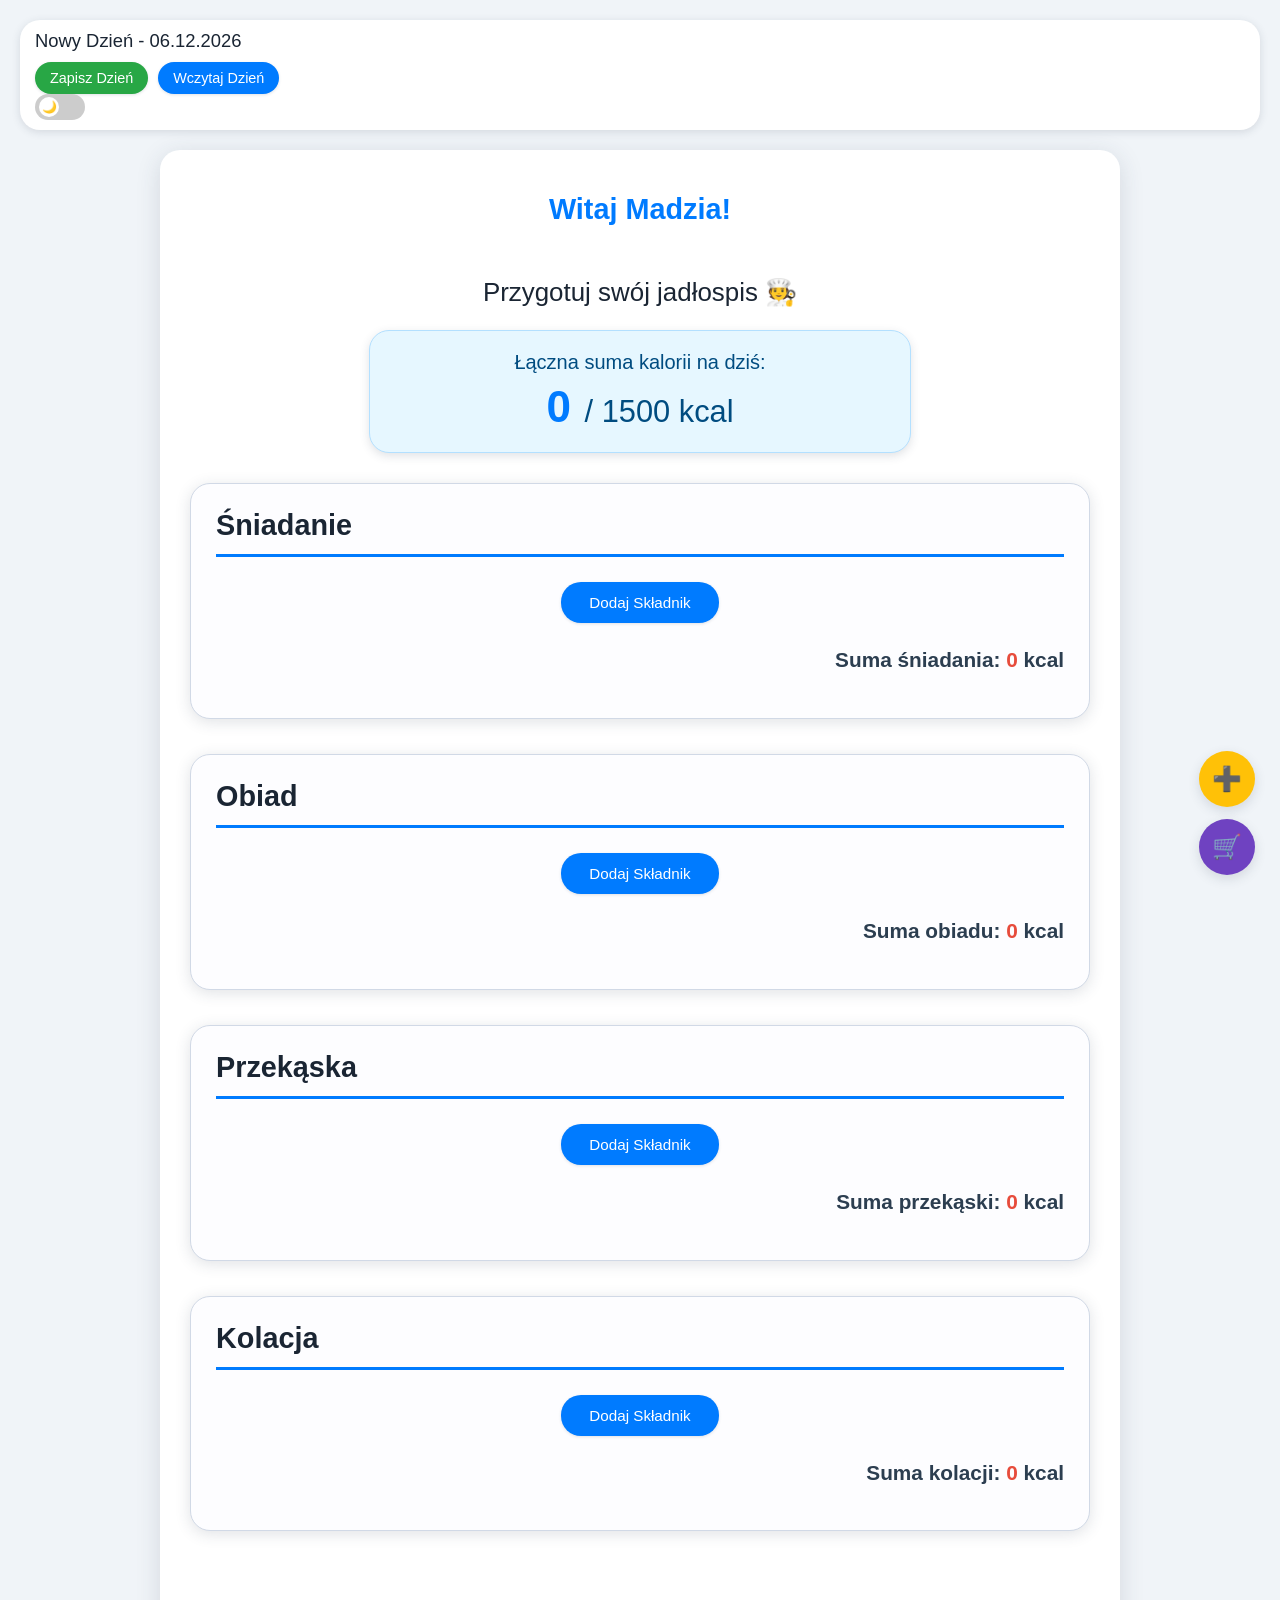
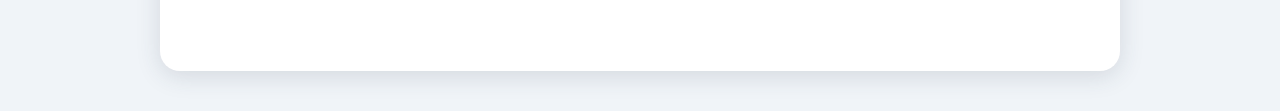
==== index.html @ 70256dfe "update part 2" ====
<!DOCTYPE html>
<html lang="pl">
<head>
    <meta charset="UTF-8">
    <meta name="viewport" content="width=device-width, initial-scale=1.0">
    <title>Jadłospis Madzi - Planer</title>
    <style>
        :root {
            --font-family: 'Roboto', 'Segoe UI', Tahoma, Geneva, Verdana, sans-serif;
            /* Jasny motyw */
            --bg-color-light: #f0f4f8; --container-bg-color-light: #ffffff; --section-bg-color-light: #fdfdff;
            --text-color-light: #2c3e50; --header-text-color-light: #1a2533; --accent-color-light: #007bff;
            --accent-hover-color-light: #005ec4; --border-color-light: #d1d9e6;
            --calorie-color-light: #e74c3c;
            --calorie-exceeded-color-light: #d32f2f; --button-save-bg-light: #28a745;
            --button-save-hover-bg-light: #1e7e34; --button-load-bg-light: #007bff;
            --button-load-hover-bg-light: #005ec4; --button-cancel-bg-light: #6c757d;
            --button-cancel-hover-bg-light: #545b62; --button-remove-bg-light: #dc3545;
            --button-remove-hover-bg-light: #c82333;
            --button-shopping-actions-bg-light: #6f42c1; /* Fioletowy dla FAB listy zakupów */
            --button-shopping-actions-hover-bg-light: #5a2fa3;
            --button-custom-add-bg-light: #ffc107; /* Żółty dla FAB dodawania własnego */
            --button-custom-add-hover-bg-light: #e0a800;
            --daily-total-bg-light: #e6f7ff;
            --daily-total-border-light: #b3e0ff; --daily-total-text-light: #004c80;
            --daily-total-span-light: var(--accent-color-light); --shadow-color-light: rgba(44, 62, 80, 0.15);
            --input-bg-color-light: #fff; --input-border-color-light: #b0bec5; --input-focus-border-light: var(--accent-color-light);
            --theme-toggle-track-bg-light: #ccc; --theme-toggle-slider-light: #fff; --theme-toggle-icon-light: "🌙";
            --shopping-list-bg-light: #f0f4ff;
            --shopping-list-border-light: #d1d9ff;
            --modal-bg-light: rgba(0,0,0,0.4); --modal-content-bg-light: #ffffff;
            --custom-list-item-bg-light: #e9ecef; --optgroup-label-color-light: #0056b3;
            --button-border-radius: 20px;
            --greeting-name-color-light: var(--accent-color-light);

            /* Ciemny motyw */
            --bg-color-dark: #121212; --container-bg-color-dark: #1e1e1e; --section-bg-color-dark: #2a2a2a;
            --text-color-dark: #e0e0e0; --header-text-color-dark: #ffffff; --accent-color-dark: #36a1ff;
            --greeting-name-color-dark: var(--accent-color-dark);
            --accent-hover-color-dark: #57baff; --border-color-dark: #424242;
            --calorie-color-dark: #ffc107;
            --calorie-exceeded-color-dark: #f44336; --button-save-bg-dark: #4caf50;
            --button-save-hover-bg-dark: #388e3c; --button-load-bg-dark: #2196f3;
            --button-load-hover-bg-dark: #1976d2; --button-cancel-bg-dark: #757575;
            --button-cancel-hover-bg-dark: #616161; --button-remove-bg-dark: #f44336;
            --button-remove-hover-bg-dark: #d32f2f;
            --button-shopping-actions-bg-dark: #9370db;
            --button-shopping-actions-hover-bg-dark: #825fbf;
            --button-custom-add-bg-dark: #ffca28;
            --button-custom-add-hover-bg-dark: #ffb300;
            --daily-total-bg-dark: #212936;
            --daily-total-border-dark: #37474f; --daily-total-text-dark: #90cdf4;
            --daily-total-span-dark: var(--accent-color-dark); --shadow-color-dark: rgba(0,0,0,0.4);
            --input-bg-color-dark: #333333; --input-border-color-dark: #555555; --input-focus-border-dark: var(--accent-color-dark);
            --theme-toggle-track-bg-dark: #555; --theme-toggle-slider-dark: #e0e0e0; --theme-toggle-icon-dark: "☀️";
            --shopping-list-bg-dark: #1c232e; --shopping-list-border-dark: #2d3748;
            --modal-bg-dark: rgba(0,0,0,0.6); --modal-content-bg-dark: #2a2a2a;
            --custom-list-item-bg-dark: #3b3b3b; --optgroup-label-color-dark: #63b3ed;
        }

        body {
            --bg-color: var(--bg-color-light); --container-bg-color: var(--container-bg-color-light);
            --section-bg-color: var(--section-bg-color-light); --text-color: var(--text-color-light);
            --header-text-color: var(--header-text-color-light); --accent-color: var(--accent-color-light);
            --accent-hover-color: var(--accent-hover-color-light); --border-color: var(--border-color-light);
            --calorie-color: var(--calorie-color-light);
            --calorie-exceeded-color: var(--calorie-exceeded-color-light);
            --greeting-name-color: var(--greeting-name-color-light);
            --button-save-bg: var(--button-save-bg-light); --button-save-hover-bg: var(--button-save-hover-bg-light);
            --button-load-bg: var(--button-load-bg-light); --button-load-hover-bg: var(--button-load-hover-bg-light);
            --button-cancel-bg: var(--button-cancel-bg-light); --button-cancel-hover-bg: var(--button-cancel-hover-bg-light);
            --button-remove-bg: var(--button-remove-bg-light); --button-remove-hover-bg: var(--button-remove-hover-bg-light);
            --button-shopping-actions-bg: var(--button-shopping-actions-bg-light); --button-shopping-actions-hover-bg: var(--button-shopping-actions-hover-bg-light);
            --button-custom-add-bg: var(--button-custom-add-bg-light); --button-custom-add-hover-bg: var(--button-custom-add-hover-bg-light);
            --daily-total-bg: var(--daily-total-bg-light); --daily-total-border: var(--daily-total-border-light);
            --daily-total-text: var(--daily-total-text-light); --daily-total-span: var(--daily-total-span-light);
            --shadow-color: var(--shadow-color-light); --input-bg-color: var(--input-bg-color-light);
            --input-border-color: var(--input-border-color-light); --input-focus-border: var(--input-focus-border-light);
            --theme-toggle-track-bg: var(--theme-toggle-track-bg-light); --theme-toggle-slider: var(--theme-toggle-slider-light); --theme-toggle-icon: var(--theme-toggle-icon-light);
            --shopping-list-bg: var(--shopping-list-bg-light); --shopping-list-border: var(--shopping-list-border-light);
            --modal-bg: var(--modal-bg-light); --modal-content-bg: var(--modal-content-bg-light);
            --custom-list-item-bg: var(--custom-list-item-bg-light); --optgroup-label-color: var(--optgroup-label-color-light);
        }
        body.dark-mode {
            --bg-color: var(--bg-color-dark); --container-bg-color: var(--container-bg-color-dark);
            --section-bg-color: var(--section-bg-color-dark); --text-color: var(--text-color-dark);
            --header-text-color: var(--header-text-color-dark); --accent-color: var(--accent-color-dark);
            --accent-hover-color: var(--accent-hover-color-dark); --border-color: var(--border-color-dark);
            --calorie-color: var(--calorie-color-dark);
            --calorie-exceeded-color: var(--calorie-exceeded-color-dark);
            --greeting-name-color: var(--greeting-name-color-dark);
            --button-save-bg: var(--button-save-bg-dark); --button-save-hover-bg: var(--button-save-hover-bg-dark);
            --button-load-bg: var(--button-load-bg-dark); --button-load-hover-bg: var(--button-load-hover-bg-dark);
            --button-cancel-bg: var(--button-cancel-bg-dark); --button-cancel-hover-bg: var(--button-cancel-hover-bg-dark);
            --button-remove-bg: var(--button-remove-bg-dark); --button-remove-hover-bg: var(--button-remove-hover-bg-dark);
            --button-shopping-actions-bg: var(--button-shopping-actions-bg-dark); --button-shopping-actions-hover-bg: var(--button-shopping-actions-hover-bg-dark);
            --button-custom-add-bg: var(--button-custom-add-bg-dark); --button-custom-add-hover-bg: var(--button-custom-add-hover-bg-dark);
            --daily-total-bg: var(--daily-total-bg-dark); --daily-total-border: var(--daily-total-border-dark);
            --daily-total-text: var(--daily-total-text-dark); --daily-total-span: var(--daily-total-span-dark);
            --shadow-color: var(--shadow-color-dark); --input-bg-color: var(--input-bg-color-dark);
            --input-border-color: var(--input-border-color-dark); --input-focus-border: var(--input-focus-border-dark);
            --theme-toggle-track-bg: var(--theme-toggle-track-bg-dark); --theme-toggle-slider: var(--theme-toggle-slider-dark); --theme-toggle-icon: var(--theme-toggle-icon-dark);
            --shopping-list-bg: var(--shopping-list-bg-dark); --shopping-list-border: var(--shopping-list-border-dark);
            --modal-bg: var(--modal-bg-dark); --modal-content-bg: var(--modal-content-bg-dark);
            --custom-list-item-bg: var(--custom-list-item-bg-dark); --optgroup-label-color: var(--optgroup-label-color-dark);
        }
        body {
            font-family: var(--font-family); margin: 0; padding: 20px;
            background-color: var(--bg-color); color: var(--text-color);
            transition: background-color 0.3s ease, color 0.3s ease;
        }

        input[type="text"], input[type="number"], input[type="date"], select {
            padding: 10px 12px; border-radius: var(--button-border-radius); border: 1px solid var(--input-border-color);
            background-color: var(--input-bg-color); color: var(--text-color);
            font-size: 0.95em; box-sizing: border-box;
            transition: border-color 0.2s ease, box-shadow 0.2s ease, background-color 0.3s ease, color 0.3s ease;
            width: 100%;
        }
        input[type="text"]:focus, input[type="number"]:focus, input[type="date"]:focus, select:focus {
            outline: none;
            border-color: var(--input-focus-border);
            box-shadow: 0 0 0 2px color-mix(in srgb, var(--input-focus-border) 30%, transparent);
        }

        .theme-switch-wrapper { display: flex; align-items: center; margin-left: auto; }
        .theme-switch { display: inline-block; height: 26px; position: relative; width: 50px; }
        .theme-switch input { display: none; }
        .slider {
            background-color: var(--theme-toggle-track-bg);
            bottom: 0; cursor: pointer; left: 0;
            position: absolute; right: 0; top: 0; transition: .4s;
            border-radius: 26px;
        }
        .slider:before {
            background-color: var(--theme-toggle-slider); bottom: 3px; content: var(--theme-toggle-icon);
            height: 20px; left: 4px; position: absolute; transition: .4s; width: 20px;
            border-radius: 50%; display: flex; justify-content: center; align-items: center; font-size: 12px;
            color: var(--theme-toggle-track-bg);
        }
        input:checked + .slider:before { transform: translateX(23px); }

        .top-bar {
            display: flex; flex-wrap: wrap;
            justify-content: space-between; align-items: center;
            margin-bottom: 20px; padding: 10px 15px;
            background-color: var(--container-bg-color); border-radius: var(--button-border-radius);
            box-shadow: 0 2px 8px var(--shadow-color);
        }
        .app-header {
            flex-grow: 1; text-align: left;
            font-size: 1.15em; font-weight: 500; color: var(--header-text-color);
            margin-right: 15px;
            /* white-space: nowrap; overflow: hidden; text-overflow: ellipsis; */ /* Usunięte, aby pozwolić na zawijanie */
            flex-basis: 100%; /* Na małych ekranach nagłówek zajmuje całą szerokość */
            margin-bottom: 10px; /* Odstęp od przycisków poniżej na małych ekranach */
        }
        .top-bar-controls { /* Nowy kontener dla przycisków i przełącznika motywu */
            display: flex;
            flex-wrap: wrap; /* Pozwala na zawijanie przycisków i przełącznika */
            align-items: center;
            gap: 10px;
            width: 100%; /* Domyślnie na całą szerokość, aby na małych ekranach dobrze się układało */
        }
        .top-bar-actions-group {
            display: flex; gap: 10px; flex-grow: 1; /* Pozwala przyciskom Zapisz/Wczytaj zająć miejsce */
        }
        .top-bar .action-button { padding: 8px 15px; font-size: 0.9em; white-space: nowrap; flex-grow:1; }
        .theme-switch-wrapper { margin-left: auto; flex-shrink: 0; /* Zapobiega kurczeniu się */ }

        .action-button {
            padding: 10px 20px; color: white;
            border: none; border-radius: var(--button-border-radius); cursor: pointer; font-weight: 500;
            font-size: 0.95em; text-align: center;
            transition: background-color 0.2s ease, transform 0.1s ease, box-shadow 0.2s ease;
            box-shadow: 0 1px 3px var(--shadow-color);
        }
        .action-button:hover { transform: translateY(-1px); box-shadow: 0 2px 6px var(--shadow-color); }
        .action-button:active { transform: translateY(0px); box-shadow: 0 1px 3px var(--shadow-color); }

        /* Usunięto .controls-section */

        #save-button { background-color: var(--button-save-bg); }
        #save-button:hover { background-color: var(--button-save-hover-bg); }
        #load-button-label { background-color: var(--button-load-bg); }
        #load-button-label:hover { background-color: var(--button-load-hover-bg); }

        .modal {
            position: fixed; top: 0; left: 0; width: 100%; height: 100%;
            background-color: var(--modal-bg); display: none; justify-content: center; align-items: center;
            z-index: 2000; transition: opacity 0.3s ease; opacity: 0; padding: 15px; box-sizing: border-box;
        }
        .modal.visible { opacity: 1; display: flex; }
        .modal-content {
            background-color: var(--modal-content-bg); padding: 25px 30px; border-radius: var(--button-border-radius);
            box-shadow: 0 5px 20px var(--shadow-color); text-align: center;
            width: 100%; max-width: 480px;
            border: 1px solid var(--border-color);
        }
        .modal-content h3 {
            margin-top: 0; margin-bottom: 20px; color: var(--header-text-color); font-size: 1.4em;
        }
        #custom-ingredient-modal-form { display: flex; flex-direction: column; gap: 12px; margin-bottom: 20px; }
        #custom-ingredient-modal-form div { display: flex; flex-direction: column; }
        #custom-ingredient-modal-form label { text-align: left; font-weight: 500; margin-bottom: 4px; font-size: 0.9em;}
        #custom-ingredient-modal-form input { width: 100%; }

        .modal-buttons { display: flex; justify-content: center; gap: 15px; margin-top:15px;}
        .modal-buttons button { flex-grow: 1; max-width: 200px; }

        #confirm-save-date { background-color: var(--button-save-bg); }
        #confirm-save-date:hover { background-color: var(--button-save-hover-bg); }
        #cancel-save-date { background-color: var(--button-cancel-bg); }
        #cancel-save-date:hover { background-color: var(--button-cancel-hover-bg); }
        #add-custom-ingredient-confirm-button { background-color: var(--button-save-bg); }
        #add-custom-ingredient-confirm-button:hover { background-color: var(--button-save-hover-bg); }
        #close-custom-ingredient-modal-button { background-color: var(--button-cancel-bg); }
        #close-custom-ingredient-modal-button:hover { background-color: var(--button-cancel-hover-bg); }

        #session-custom-ingredients-list {
            margin-top: 20px; padding-top: 15px; border-top: 1px solid var(--border-color);
            text-align: left; max-height: 150px; overflow-y: auto;
        }
        #session-custom-ingredients-list h4 { margin-top:0; margin-bottom:10px; font-size: 1.1em; color: var(--header-text-color); }
        #session-custom-ingredients-list ul { list-style-type: none; padding: 0; margin: 0; }
        #session-custom-ingredients-list li {
            background-color: var(--custom-list-item-bg); color: var(--text-color);
            padding: 8px 12px; border-radius: 6px; margin-bottom: 6px; font-size: 0.9em;
        }

        .container {
            max-width: 900px; margin: 20px auto; background-color: var(--container-bg-color);
            padding: 20px 30px; border-radius: var(--button-border-radius); box-shadow: 0 5px 25px var(--shadow-color);
            padding-bottom: 100px;
        }
        h1 {
            color: var(--header-text-color); text-align: center; font-size: 1.8em;
            font-weight: 600; margin-bottom: 20px; line-height: 1.4;
        }
        h1 .greeting-name { color: var(--greeting-name-color); font-weight: 700; display: block; }
        h1 .sub-greeting { font-size: 0.9em; font-weight: 400; display: block; margin-top: 4px;}

        .daily-total-calories {
            background-color: var(--daily-total-bg); border: 1px solid var(--daily-total-border);
            padding: 20px; margin: 0 auto 30px auto; border-radius: var(--button-border-radius);
            text-align: center; box-shadow: 0 3px 10px var(--shadow-color); max-width: 500px;
        }
        .daily-total-calories p { margin: 0; font-size: 1.25em; font-weight: 500; color: var(--daily-total-text); }
        .daily-total-calories .calorie-values { display: block; margin-top: 8px; font-size: 2.2em; font-weight: 700; }
        .daily-total-calories #dzienna-suma-aktualna { color: var(--daily-total-span); }
        .daily-total-calories #dzienna-suma-aktualna.calories-exceeded { color: var(--calorie-exceeded-color); }
        .daily-total-calories .limit-text { color: var(--daily-total-text); font-size: 0.7em; font-weight: 500; margin-left: 5px; }

        h2 {
            color: var(--header-text-color); text-align: left;
            border-bottom: 3px solid var(--accent-color); padding-bottom: 12px;
            margin-top: 0; margin-bottom: 25px; font-size: 1.8em; font-weight: 600;
        }
        .meal-section {
            background-color: var(--section-bg-color); border: 1px solid var(--border-color);
            padding: 25px; margin-bottom: 35px; border-radius: var(--button-border-radius);
            box-shadow: 0 3px 15px var(--shadow-color);
        }
        .ingredient-row {
            display: flex; flex-wrap: wrap; align-items: flex-end;
            gap: 10px;
            margin-bottom: 15px; padding-bottom: 15px;
            border-bottom: 1px dashed var(--border-color);
        }
        .ingredient-row:last-child { border-bottom: none; margin-bottom: 0; padding-bottom: 0; }

        .ingredient-row .input-group {
            display: flex; flex-direction: column;
            flex: 1 1 180px;
            min-width: 130px;
            gap: 4px;
        }
        .ingredient-row label {
            font-weight: 500; margin-bottom: 0;
            font-size: 0.9em; text-align: left;
        }
        .ingredient-row select {
            appearance: none; -webkit-appearance: none; -moz-appearance: none;
            background-image: url('data:image/svg+xml;charset=US-ASCII,%3Csvg%20xmlns%3D%22http%3A%2F%2Fwww.w3.org%2F2000%2Fsvg%22%20width%3D%22292.4%22%20height%3D%22292.4%22%3E%3Cpath%20fill%3D%22%232c3e50%22%20d%3D%22M287%2069.4a17.6%2017.6%200%200%200-13-5.4H18.4c-5%200-9.3%201.8-12.9%205.4A17.6%2017.6%200%200%200%200%2082.2c0%205%201.8%209.3%205.4%2012.9l128%20127.9c3.6%203.6%207.8%205.4%2012.8%205.4s9.2-1.8%2012.8-5.4L287%2095c3.5-3.5%205.4-7.8%205.4-12.8%200-5-1.9-9.2-5.5-12.8z%22%2F%3E%3C%2Fsvg%3E');
            background-repeat: no-repeat;
            background-position: right 12px center;
            background-size: 10px 10px;
            padding-right: 35px;
            width: 100%;
        }
        body.dark-mode .ingredient-row select {
            background-image: url('data:image/svg+xml;charset=US-ASCII,%3Csvg%20xmlns%3D%22http%3A%2F%2Fwww.w3.org%2F2000%2Fsvg%22%20width%3D%22292.4%22%20height%3D%22292.4%22%3E%3Cpath%20fill%3D%22%23e0e0e0%22%20d%3D%22M287%2069.4a17.6%2017.6%200%200%200-13-5.4H18.4c-5%200-9.3%201.8-12.9%205.4A17.6%2017.6%200%200%200%200%2082.2c0%205%201.8%209.3%205.4%2012.9l128%20127.9c3.6%203.6%207.8%205.4%2012.8%205.4s9.2-1.8%2012.8-5.4L287%2095c3.5-3.5%205.4-7.8%205.4-12.8%200-5-1.9-9.2-5.5-12.8z%22%2F%3E%3C%2Fsvg%3E');
        }
        .ingredient-row select optgroup { font-weight: bold; font-style: italic; color: var(--optgroup-label-color); }
        .ingredient-row select option { background-color: var(--input-bg-color); color: var(--text-color); }

        .ingredient-row input[type="number"].grams-input {
            flex-grow: 0;
            max-width: 100%;
            min-width: 80px;
            width: 100%;
        }
        .ingredient-actions {
            display: flex;
            justify-content: space-between;
            align-items: center;
            flex-basis: 100%;
            margin-top: 0; /* Usunięto margin-top, polegamy na gap rodzica .ingredient-row */
            gap: 10px;
        }
        .ingredient-row .calories-display {
            text-align: left;
            font-weight: 600;
            color: var(--calorie-color);
            font-size: 1.05em;
            align-self: center;
            flex-grow: 1;
        }
        .ingredient-row button.remove-btn {
            padding: 8px 18px;
            background-color: var(--button-remove-bg);
            color: white;
            align-self: center;
            margin: 0;
            width: auto;
            flex-shrink: 0;
        }

        button.add-ingredient-btn {
            display: block; width: fit-content; margin: 25px auto 10px;
            padding: 12px 28px; background-color: var(--accent-color);
            color: #ffffff;
        }
        .total-calories {
            font-weight: 600; font-size: 1.3em; text-align: right;
            margin-top: 25px; color: var(--text-color);
        }
        .total-calories span { color: var(--calorie-color); font-weight: 700; }

        /* Sekcja listy zakupów - przyciski generuj/zapisz są teraz FAB */
        #shopping-list-section { margin-top: 40px; }
        /* Usunięto #shopping-list-controls-bottom */
        #shopping-list-container {
            padding: 25px; background-color: var(--shopping-list-bg);
            border: 1px solid var(--shopping-list-border); border-radius: var(--button-border-radius);
            box-shadow: 0 3px 15px var(--shadow-color); width: 100%; box-sizing: border-box;
        }
        #shopping-list-container h3 {
            margin-top: 0; color: var(--header-text-color);
            border-bottom: 2px solid var(--accent-color); padding-bottom: 10px; font-size: 1.5em;
        }
        #shopping-list-display { list-style-type: "\1F6D2\00a0 "; padding-left: 25px; }
        #shopping-list-display li { margin-bottom: 10px; font-size: 1.05em; line-height: 1.6; }
        #save-shopping-list-button { /* Przycisk zapisu listy zakupów, jeśli potrzebny gdzie indziej */
            margin-top: 20px;
            background-color: var(--button-shopping-actions-bg);
        }
        #save-shopping-list-button:hover {
            background-color: var(--button-shopping-actions-hover-bg);
        }

        /* Floating Action Buttons Container */
        .fab-container {
            position: fixed;
            bottom: 25px;
            right: 25px;
            display: flex;
            flex-direction: column; /* Przyciski jeden pod drugim */
            gap: 12px; /* Odstęp między FAB-ami */
            z-index: 1000;
        }
        .fab-container .action-button { /* Style dla FAB-ów */
            width: 56px;  /* Stała szerokość */
            height: 56px; /* Stała wysokość */
            padding: 0; /* Usunięcie paddingu, aby ikona była centralna */
            border-radius: 50%; /* Okrągłe */
            font-size: 1.5em; /* Większa ikona/tekst */
            line-height: 56px; /* Wyśrodkowanie ikony w pionie */
            text-align: center;
            box-shadow: 0 4px 12px var(--shadow-color);
            display: flex; /* Dla wyśrodkowania ikony */
            justify-content: center;
            align-items: center;
        }
        /* Specyficzne kolory dla FAB-ów */
        #fab-open-custom-ingredient { background-color: var(--button-custom-add-bg); color: #212529; }
        #fab-open-custom-ingredient:hover { background-color: var(--button-custom-add-hover-bg); }
        body.dark-mode #fab-open-custom-ingredient { color: #212529; }

        #fab-generate-shopping-list { background-color: var(--button-shopping-actions-bg); }
        #fab-generate-shopping-list:hover { background-color: var(--button-shopping-actions-hover-bg); }


        @media (max-width: 767px) {
            .top-bar {
                flex-direction: column; gap: 12px; padding: 10px; align-items: stretch;
            }
            .app-header { text-align: center; margin-right: 0; margin-bottom: 8px;}
            .top-bar-actions {
                width: 100%; display: flex;
                flex-direction: column;
                align-items: center;
                gap: 10px;
            }
            .top-bar-actions-group {
                display: flex; width: 100%; gap: 10px; justify-content: center;
            }
            .top-bar-actions-group .action-button {
                flex: 1 1 auto; /* Pozwala przyciskom zająć dostępną przestrzeń, ale niekoniecznie równo */
                min-width: 120px; /* Minimalna szerokość */
                padding: 8px 10px;
            }
            .theme-switch-wrapper { margin-left: 0; margin-top: 0; }


            .ingredient-row {
                flex-direction: column;
                align-items: stretch;
                gap: 10px; /* Zmniejszony gap dla bardziej zwartego wyglądu */
            }
            .ingredient-row .input-group {
                width:100%;
                gap: 4px;
                flex-grow: 0;
                margin-bottom: 0; /* Usunięty margines */
            }
            .ingredient-row .input-group:last-of-type { /* Usunięty specjalny margines */
                margin-bottom: 0;
            }

            .ingredient-row input[type="number"].grams-input {
                max-width: 100%;
            }
            .ingredient-row .ingredient-actions {
                flex-direction: row;
                justify-content: center;
                align-items: center;
                gap: 15px;
                margin-top: 0; /* Usunięty margines, polegamy na gap rodzica */
                width: 100%;
            }
            .ingredient-row .calories-display {
                width: auto;
                text-align: left;
                margin-top: 0;
                padding: 0;
                font-weight: bold;
            }
            .ingredient-row button.remove-btn {
                width: auto;
                display: inline-block;
                margin: 0;
                padding: 8px 18px;
            }

            .modal-content { padding: 20px; }
            .modal-buttons { flex-direction: column; }
            .modal-buttons button { width:100%; max-width: none; }

            .fab-container { bottom: 15px; right: 15px; gap: 10px; }
            .fab-container .action-button { width: 50px; height: 50px; font-size: 1.3em; line-height: 50px; }
        }
        input[type="file"]#load-file-input { display: none; }
    </style>
</head>
<body>

<div class="top-bar">
    <div id="app-header" class="app-header">Nowy Dzień - ...</div>
    <div class="top-bar-actions">
        <div class="top-bar-actions-group">
            <button type="button" id="save-button" class="action-button">Zapisz Dzień</button>
            <input type="file" id="load-file-input" accept=".json">
            <label for="load-file-input" id="load-button-label" class="action-button">Wczytaj Dzień</label>
        </div>
        <label class="theme-switch-wrapper">
            <label class="theme-switch" for="theme-checkbox" title="Zmień motyw">
                <input type="checkbox" id="theme-checkbox">
                <span class="slider"></span>
            </label>
        </label>
    </div>
</div>

<div class="container">
    <h1>
        <span class="greeting-name">Witaj Madzia!</span><br>
        <span class="sub-greeting">Przygotuj swój jadłospis <span class="emoji-cook">🧑‍🍳</span></span>
    </h1>

    <div class="daily-total-calories">
        <p>Łączna suma kalorii na dziś:
            <span class="calorie-values">
                <span id="dzienna-suma-aktualna">0</span><span class="limit-text"> / <span id="dzienna-suma-limit">1500</span> kcal</span>
            </span>
        </p>
    </div>

    <div id="custom-ingredient-modal" class="modal">
        <div class="modal-content">
            <h3>Dodaj Własny Składnik</h3>
            <form id="custom-ingredient-modal-form">
                <div>
                    <label for="custom-modal-ingredient-name">Nazwa składnika:</label>
                    <input type="text" id="custom-modal-ingredient-name" placeholder="Np. Domowe ciasto" required>
                </div>
                <div>
                    <label for="custom-modal-ingredient-calories">Kalorie na 100g:</label>
                    <input type="number" id="custom-modal-ingredient-calories" placeholder="kcal" min="0" required>
                </div>
            </form>
            <div id="session-custom-ingredients-list">
                <h4>Dodane w tej sesji:</h4>
                <ul></ul>
            </div>
            <div class="modal-buttons">
                <button type="button" id="add-custom-ingredient-confirm-button" class="action-button">Dodaj</button>
                <button type="button" id="close-custom-ingredient-modal-button" class="action-button">Zamknij</button>
            </div>
        </div>
    </div>

    <div id="date-picker-modal" class="modal">
        <div class="modal-content">
            <h3>Wybierz datę dla jadłospisu:</h3>
            <input type="date" id="save-date-picker">
            <div class="modal-buttons">
                <button type="button" id="confirm-save-date" class="action-button">Zapisz Jadłospis</button>
                <button type="button" id="cancel-save-date" class="action-button">Anuluj</button>
            </div>
        </div>
    </div>

    <div class="meal-section" id="sniadanie-sekcja">
        <h2>Śniadanie</h2>
        <div class="ingredients-container" id="sniadanie-skladniki"></div>
        <button type="button" class="add-ingredient-btn action-button" onclick="dodajSkladnik('sniadanie')">Dodaj Składnik</button>
        <p class="total-calories">Suma śniadania: <span id="sniadanie-kalorie-suma">0</span> kcal</p>
    </div>

    <div class="meal-section" id="obiad-sekcja">
        <h2>Obiad</h2>
        <div class="ingredients-container" id="obiad-skladniki"></div>
        <button type="button" class="add-ingredient-btn action-button" onclick="dodajSkladnik('obiad')">Dodaj Składnik</button>
        <p class="total-calories">Suma obiadu: <span id="obiad-kalorie-suma">0</span> kcal</p>
    </div>

    <div class="meal-section" id="przekaska-sekcja">
        <h2>Przekąska</h2>
        <div class="ingredients-container" id="przekaska-skladniki"></div>
        <button type="button" class="add-ingredient-btn action-button" onclick="dodajSkladnik('przekaska')">Dodaj Składnik</button>
        <p class="total-calories">Suma przekąski: <span id="przekaska-kalorie-suma">0</span> kcal</p>
    </div>

    <div class="meal-section" id="kolacja-sekcja">
        <h2>Kolacja</h2>
        <div class="ingredients-container" id="kolacja-skladniki"></div>
        <button type="button" class="add-ingredient-btn action-button" onclick="dodajSkladnik('kolacja')">Dodaj Składnik</button>
        <p class="total-calories">Suma kolacji: <span id="kolacja-kalorie-suma">0</span> kcal</p>
    </div>

    <div id="shopping-list-section">
        <div id="shopping-list-container" style="display: none;">
            <h3>Lista Zakupów:</h3>
            <ul id="shopping-list-display"></ul>
            <button type="button" id="save-shopping-list-button" class="action-button" style="display: none;">Zapisz Listę Zakupów</button>
        </div>
    </div>

</div>

<div class="fab-container">
    <button type="button" id="fab-open-custom-ingredient" class="action-button" title="Dodaj własny składnik">➕</button>
    <button type="button" id="fab-generate-shopping-list" class="action-button" title="Generuj listę zakupów">🛒</button>
</div>

<script>
    const poczatkowaBazaSkladnikow = { /* UZUPEŁNIJ DOKŁADNIE! To jest baza startowa. */
        "platki owsiane":{kalorieNa100g:350},"mleko 2%":{kalorieNa100g:50},"napoj migdalowy":{kalorieNa100g:24},"banan":{kalorieNa100g:89},"jablko":{kalorieNa100g:52},"gruszka":{kalorieNa100g:57},"mandarynka":{kalorieNa100g:53},"orzechy wloskie":{kalorieNa100g:654},"migdaly":{kalorieNa100g:579},"rodzynki":{kalorieNa100g:299},"kakao (proszek)":{kalorieNa100g:228},"nasiona chia":{kalorieNa100g:486},"miod":{kalorieNa100g:304},"jogurt naturalny":{kalorieNa100g:61},"chleb pelnoziarnisty":{kalorieNa100g:250},"awokado":{kalorieNa100g:160},"jajko":{kalorieNa100g:143},"kasza peczak (sucha)":{kalorieNa100g:337},"kasza jeczmienna (sucha)":{kalorieNa100g:354},"kasza bulgur (sucha)":{kalorieNa100g:342},"kasza gryczana (sucha)":{kalorieNa100g:343},"kasza jaglana (sucha)":{kalorieNa100g:378},"ryz brazowy (suchy)":{kalorieNa100g:360},"makaron pelnoziarnisty (suchy)":{kalorieNa100g:350},"maka pszenna":{kalorieNa100g:364},"ziemniaki":{kalorieNa100g:77},"losos (surowy)":{kalorieNa100g:208},"dorsz (surowy)":{kalorieNa100g:82},"krewetki (gotowane)":{kalorieNa100g:99},"tofu naturalne":{kalorieNa100g:76},"soczewica czerwona (sucha)":{kalorieNa100g:353},"szpinak":{kalorieNa100g:23},"brokul":{kalorieNa100g:34},"papryka czerwona":{kalorieNa100g:31},"marchew":{kalorieNa100g:41},"cukinia":{kalorieNa100g:17},"cebula":{kalorieNa100g:40},"pomidor":{kalorieNa100g:18},"oliwa z oliwek":{kalorieNa100g:884},"ser feta":{kalorieNa100g:264},"czosnek":{kalorieNa100g:149},"kefir naturalny":{kalorieNa100g:51},"maslanka naturalna":{kalorieNa100g:40},"truskawki":{kalorieNa100g:32},"pomarancza":{kalorieNa100g:47},"maslo orzechowe":{kalorieNa100g:588},"tunczyk w sosie wlasnym (odsaczony)":{kalorieNa100g:100},"salata lodowa":{kalorieNa100g:14},"ogorek zielony":{kalorieNa100g:15},"kukurydza konserwowa":{kalorieNa100g:86},"rzodkiewka":{kalorieNa100g:16},"oliwki zielone":{kalorieNa100g:145},"pieczarki":{kalorieNa100g:22}
    };
    let bazaSkladnikow = JSON.parse(JSON.stringify(poczatkowaBazaSkladnikow));
    let listaSkladnikow = Object.keys(bazaSkladnikow).sort();

    const typyPosilkow = ['sniadanie', 'obiad', 'przekaska', 'kolacja'];
    const themeCheckbox = document.getElementById('theme-checkbox');
    const bodyElement = document.body;
    const dziennyLimitKalorii = 1500;
    const appHeaderElement = document.getElementById('app-header');

    const saveButton = document.getElementById('save-button');
    const loadFileInput = document.getElementById('load-file-input');
    const datePickerModal = document.getElementById('date-picker-modal');
    const saveDatePicker = document.getElementById('save-date-picker');
    const confirmSaveDateButton = document.getElementById('confirm-save-date');
    const cancelSaveDateButton = document.getElementById('cancel-save-date');

    const fabOpenCustomIngredientButton = document.getElementById('fab-open-custom-ingredient'); // Nowe ID dla FAB
    const customIngredientModal = document.getElementById('custom-ingredient-modal');
    const closeCustomIngredientModalButton = document.getElementById('close-custom-ingredient-modal-button');
    const addCustomIngredientConfirmButton = document.getElementById('add-custom-ingredient-confirm-button');
    const customModalIngredientNameInput = document.getElementById('custom-modal-ingredient-name');
    const customModalIngredientCaloriesInput = document.getElementById('custom-modal-ingredient-calories');
    const sessionCustomIngredientsListUl = document.querySelector('#session-custom-ingredients-list ul');

    const fabGenerateShoppingListButton = document.getElementById('fab-generate-shopping-list'); // Nowe ID dla FAB
    const shoppingListContainer = document.getElementById('shopping-list-container');
    const shoppingListDisplay = document.getElementById('shopping-list-display');
    const saveShoppingListButton = document.getElementById('save-shopping-list-button');

    function setAppHeader(text) { appHeaderElement.textContent = text; }
    function getCurrentDateFormattedForInput() { return new Date().toISOString().split('T')[0]; }
    function getCurrentDateFormattedForDisplay() {
        const today = new Date();
        return `${String(today.getDate()).padStart(2, '0')}.${String(today.getMonth() + 1).padStart(2, '0')}.${today.getFullYear()}`;
    }
    function formatDateForDisplay(dateStringYYYYMMDD) {
        if (!dateStringYYYYMMDD) return getCurrentDateFormattedForDisplay();
        const [year, month, day] = dateStringYYYYMMDD.split('-');
        return `${day}.${month}.${year}`;
    }

    function applyTheme(theme) {
        bodyElement.classList.toggle('dark-mode', theme === 'dark');
        themeCheckbox.checked = (theme === 'dark');
        aktualizujSumeDniaCala();
    }
    function initializeTheme() {
        let currentTheme = localStorage.getItem('theme');
        if (!currentTheme) {
            currentTheme = window.matchMedia && window.matchMedia('(prefers-color-scheme: dark)').matches ? 'dark' : 'light';
        }
        applyTheme(currentTheme);
    }

    themeCheckbox.addEventListener('change', () => {
        const newTheme = themeCheckbox.checked ? 'dark' : 'light';
        applyTheme(newTheme);
        localStorage.setItem('theme', newTheme);
    });

    function aktualizujWszystkieListyWyboruSkladnikow() {
        document.querySelectorAll('.ingredients-container select').forEach(selectElement => {
            const currentValue = selectElement.value;
            selectElement.innerHTML = '<option value="">--Wybierz--</option>';

            const customIngredientsGroup = document.createElement('optgroup');
            customIngredientsGroup.label = 'Własne Składniki';
            let hasCustom = false;
            const baseIngredientsGroup = document.createElement('optgroup');
            baseIngredientsGroup.label = 'Składniki z Bazy';

            listaSkladnikow.forEach(skladnik => {
                const option = document.createElement('option');
                option.value = skladnik;
                option.textContent = skladnik.charAt(0).toUpperCase() + skladnik.slice(1);

                if (bazaSkladnikow[skladnik] && (bazaSkladnikow[skladnik].wlasny === true || !poczatkowaBazaSkladnikow[skladnik])) {
                    customIngredientsGroup.appendChild(option);
                    hasCustom = true;
                } else {
                    baseIngredientsGroup.appendChild(option);
                }
            });

            if (hasCustom && customIngredientsGroup.children.length > 0) {
                selectElement.appendChild(customIngredientsGroup);
            }
            if (baseIngredientsGroup.children.length > 0) {
                selectElement.appendChild(baseIngredientsGroup);
            }

            if (listaSkladnikow.includes(currentValue)) {
                selectElement.value = currentValue;
            } else {
                selectElement.value = "";
            }
        });
    }

    fabOpenCustomIngredientButton.addEventListener('click', () => customIngredientModal.classList.add('visible'));
    closeCustomIngredientModalButton.addEventListener('click', () => customIngredientModal.classList.remove('visible'));

    addCustomIngredientConfirmButton.addEventListener('click', () => {
        const name = customModalIngredientNameInput.value.trim().toLowerCase();
        const calories = parseFloat(customModalIngredientCaloriesInput.value);

        if (!name) { alert("Proszę podać nazwę własnego składnika."); customModalIngredientNameInput.focus(); return; }
        if (isNaN(calories) || calories < 0) { alert("Proszę podać poprawną liczbę kalorii."); customModalIngredientCaloriesInput.focus(); return; }

        let isNew = !bazaSkladnikow[name] || !bazaSkladnikow[name].wlasny;
        if (bazaSkladnikow[name] && !bazaSkladnikow[name].wlasny && !confirm(`Składnik "${name}" istnieje w bazie. Czy chcesz go nadpisać jako własny z nową kalorycznością?`)) return;
        else if (bazaSkladnikow[name] && bazaSkladnikow[name].wlasny && bazaSkladnikow[name].kalorieNa100g !== calories && !confirm(`Własny składnik "${name}" już istnieje. Czy chcesz nadpisać jego kaloryczność?`)) return;

        bazaSkladnikow[name] = { kalorieNa100g: calories, wlasny: true };
        if (!listaSkladnikow.includes(name)) {
            listaSkladnikow.push(name);
            listaSkladnikow.sort();
        }

        aktualizujWszystkieListyWyboruSkladnikow();
        odswiezListeWlasnychSkladnikowWSesji();

        alert(`Składnik "${name}" (${calories} kcal/100g) został ${isNew ? 'dodany jako własny' : 'zaktualizowany'}.`);
        customModalIngredientNameInput.value = "";
        customModalIngredientCaloriesInput.value = "";
    });

    function odswiezListeWlasnychSkladnikowWSesji() {
        sessionCustomIngredientsListUl.innerHTML = "";
        let hasCustom = false;
        const wlasneSkladniki = listaSkladnikow.filter(nazwaSkladnika =>
            bazaSkladnikow[nazwaSkladnika] && (bazaSkladnikow[nazwaSkladnika].wlasny || !poczatkowaBazaSkladnikow[nazwaSkladnika])
        ).sort();

        wlasneSkladniki.forEach(nazwaSkladnika => {
            const li = document.createElement('li');
            li.textContent = `${nazwaSkladnika.charAt(0).toUpperCase() + nazwaSkladnika.slice(1)} (${bazaSkladnikow[nazwaSkladnika].kalorieNa100g} kcal/100g)`;
            sessionCustomIngredientsListUl.appendChild(li);
            hasCustom = true;
        });
        if (!hasCustom) sessionCustomIngredientsListUl.innerHTML = "<li>Brak własnych składników.</li>";
    }

    function dodajSkladnik(typPosilku, skladnikData = null, kalkulujOdRazu = true) {
        const container = document.getElementById(`${typPosilku}-skladniki`);
        const ingredientRow = document.createElement('div');
        ingredientRow.classList.add('ingredient-row');
        const rowId = `${typPosilku}-skladnik-${Date.now()}-${Math.random().toString(36).substring(2, 7)}`;

        const selectId = `${rowId}-select`;
        const selectElement = document.createElement('select');
        selectElement.id = selectId;

        const defaultOption = document.createElement('option');
        defaultOption.value = ""; defaultOption.textContent = "--Wybierz--";
        selectElement.appendChild(defaultOption);

        const customIngredientsGroup = document.createElement('optgroup');
        customIngredientsGroup.label = 'Własne Składniki'; let hasCustomInDropdown = false;
        const baseIngredientsGroup = document.createElement('optgroup');
        baseIngredientsGroup.label = 'Składniki z Bazy';

        listaSkladnikow.forEach(skladnikIter => {
            const option = document.createElement('option');
            option.value = skladnikIter;
            option.textContent = skladnikIter.charAt(0).toUpperCase() + skladnikIter.slice(1);
            if (skladnikData && skladnikData.nazwa === skladnikIter) {
                option.selected = true;
            }

            if (bazaSkladnikow[skladnikIter] && (bazaSkladnikow[skladnikIter].wlasny === true || !poczatkowaBazaSkladnikow[skladnikIter])) {
                customIngredientsGroup.appendChild(option); hasCustomInDropdown = true;
            } else {
                baseIngredientsGroup.appendChild(option);
            }
        });
        if (hasCustomInDropdown && customIngredientsGroup.hasChildNodes()) selectElement.appendChild(customIngredientsGroup);
        if (baseIngredientsGroup.hasChildNodes()) selectElement.appendChild(baseIngredientsGroup);

        const iloscValue = (skladnikData && skladnikData.ilosc) ? skladnikData.ilosc : "";

        const group1 = document.createElement('div');
        group1.classList.add('input-group');
        const label1 = document.createElement('label');
        label1.htmlFor = selectId; label1.textContent = "Składnik:";
        group1.appendChild(label1); group1.appendChild(selectElement);

        const group2 = document.createElement('div');
        group2.classList.add('input-group');
        const label2 = document.createElement('label');
        label2.htmlFor = `${rowId}-gramatura`; label2.classList.add('gramatura-label'); label2.textContent = "Ilość (g):";
        const inputGrams = document.createElement('input');
        inputGrams.type = "number"; inputGrams.id = `${rowId}-gramatura`; inputGrams.classList.add('grams-input');
        inputGrams.placeholder = "g"; inputGrams.value = iloscValue; inputGrams.min = "0";
        group2.appendChild(label2); group2.appendChild(inputGrams);

        const actionsDiv = document.createElement('div');
        actionsDiv.classList.add('ingredient-actions');
        const caloriesDisplay = document.createElement('span');
        caloriesDisplay.classList.add('calories-display'); caloriesDisplay.id = `${rowId}-kalorie`; caloriesDisplay.textContent = "0 kcal";
        const removeButton = document.createElement('button');
        removeButton.type = "button"; removeButton.classList.add('remove-btn', 'action-button'); removeButton.textContent = "Usuń";
        removeButton.onclick = () => usunSkladnik(ingredientRow, typPosilku);
        actionsDiv.appendChild(caloriesDisplay); actionsDiv.appendChild(removeButton);

        ingredientRow.appendChild(group1); ingredientRow.appendChild(group2); ingredientRow.appendChild(actionsDiv);
        container.appendChild(ingredientRow);

        if (skladnikData && skladnikData.nazwa) {
            selectElement.value = skladnikData.nazwa;
        }
        selectElement.onchange = () => przeliczKalorie(typPosilku);
        inputGrams.oninput = () => przeliczKalorie(typPosilku);

        if (kalkulujOdRazu) {
            przeliczKalorie(typPosilku);
        }
    }

    function usunSkladnik(rowElement, typPosilku) {
        if (rowElement) { rowElement.remove(); przeliczKalorie(typPosilku); }
    }

    function przeliczKalorie(typPosilku) {
        const container = document.getElementById(`${typPosilku}-skladniki`);
        let sumaKaloriiPosilku = 0;
        if (container) {
            Array.from(container.children).forEach(row => {
                const selectElement = row.querySelector('select');
                const inputElement = row.querySelector('input[type="number"].grams-input');
                const caloriesDisplayElement = row.querySelector('.calories-display');
                if (selectElement && inputElement && caloriesDisplayElement) {
                    const wybranySkladnik = selectElement.value;
                    const gramatura = parseFloat(inputElement.value) || 0;
                    let kalorieSkladnika = 0;
                    if (wybranySkladnik && bazaSkladnikow[wybranySkladnik] && gramatura > 0) {
                        kalorieSkladnika = (gramatura / 100) * bazaSkladnikow[wybranySkladnik].kalorieNa100g;
                        sumaKaloriiPosilku += kalorieSkladnika;
                    }
                    caloriesDisplayElement.textContent = `${kalorieSkladnika.toFixed(0)} kcal`;
                }
            });
        }
        const sumaPosilkuElement = document.getElementById(`${typPosilku}-kalorie-suma`);
        if (sumaPosilkuElement) sumaPosilkuElement.textContent = sumaKaloriiPosilku.toFixed(0);
        aktualizujSumeDniaCala();
    }

    function aktualizujSumeDniaCala() {
        let sumaCalkowita = 0;
        typyPosilkow.forEach(typ => {
            const el = document.getElementById(`${typ}-kalorie-suma`);
            if (el) sumaCalkowita += parseFloat(el.textContent) || 0;
        });
        const aktualnaSumaEl = document.getElementById('dzienna-suma-aktualna');
        if (aktualnaSumaEl) {
            aktualnaSumaEl.textContent = sumaCalkowita.toFixed(0);
            aktualnaSumaEl.classList.toggle('calories-exceeded', sumaCalkowita > dziennyLimitKalorii);
        }
    }

    function zbierzDaneJadlospisu() {
        const jadlospis = { data: "", posilki: {}, definicjeWlasnychSkladnikow: {} };
        typyPosilkow.forEach(typ => {
            jadlospis.posilki[typ] = [];
            const container = document.getElementById(`${typ}-skladniki`);
            if (container) {
                Array.from(container.children).forEach(row => {
                    const sel = row.querySelector('select');
                    const inp = row.querySelector('input[type="number"].grams-input');
                    if (sel && inp && sel.value && parseFloat(inp.value) > 0) {
                        const nazwa = sel.value;
                        const ilosc = parseFloat(inp.value);
                        jadlospis.posilki[typ].push({ nazwa, ilosc });
                        if (bazaSkladnikow[nazwa] && (bazaSkladnikow[nazwa].wlasny === true || !poczatkowaBazaSkladnikow[nazwa])) {
                            jadlospis.definicjeWlasnychSkladnikow[nazwa] = bazaSkladnikow[nazwa].kalorieNa100g;
                        }
                    }
                });
            }
        });
        return jadlospis;
    }

    saveButton.addEventListener('click', () => {
        saveDatePicker.value = getCurrentDateFormattedForInput();
        datePickerModal.classList.add('visible');
    });
    cancelSaveDateButton.addEventListener('click', () => datePickerModal.classList.remove('visible'));

    confirmSaveDateButton.addEventListener('click', () => {
        const wybranaData = saveDatePicker.value;
        if (!wybranaData) { alert("Proszę wybrać datę."); return; }
        datePickerModal.classList.remove('visible');
        const jadlospisDoZapisu = zbierzDaneJadlospisu();
        jadlospisDoZapisu.data = wybranaData;
        const jsonData = JSON.stringify(jadlospisDoZapisu, null, 2);
        const blob = new Blob([jsonData], {type: 'application/json'});
        const url = URL.createObjectURL(blob);
        const a = document.createElement('a');
        a.href = url; a.download = `jadlospis-${wybranaData}.json`;
        document.body.appendChild(a); a.click(); document.body.removeChild(a);
        URL.revokeObjectURL(url);
        setAppHeader(`Jadłospis z Dnia: ${formatDateForDisplay(wybranaData)}`);
    });

    loadFileInput.addEventListener('change', (event) => {
        const file = event.target.files[0];
        if (file) {
            const reader = new FileReader();
            reader.onload = (e) => {
                try {
                    const wczytanyJadlospis = JSON.parse(e.target.result);
                    zastosujWczytanyJadlospis(wczytanyJadlospis);
                    setAppHeader(`Jadłospis z Dnia: ${formatDateForDisplay(wczytanyJadlospis.data)}`);
                } catch (err) {
                    alert("Błąd wczytywania pliku."); console.error(err);
                    setAppHeader(`Nowy Dzień - ${getCurrentDateFormattedForDisplay()}`);
                }
            };
            reader.readAsText(file);
            loadFileInput.value = "";
        }
    });

    function wyczyscAktualnyJadlospis() {
        typyPosilkow.forEach(typ => {
            const container = document.getElementById(`${typ}-skladniki`);
            if (container) container.innerHTML = "";
        });
        bazaSkladnikow = JSON.parse(JSON.stringify(poczatkowaBazaSkladnikow));
        listaSkladnikow = Object.keys(bazaSkladnikow).sort();
        odswiezListeWlasnychSkladnikowWSesji();
        aktualizujWszystkieListyWyboruSkladnikow();
        typyPosilkow.forEach(typ => przeliczKalorie(typ));
    }

    function zastosujWczytanyJadlospis(jadlospis) {
        wyczyscAktualnyJadlospis();

        if (jadlospis.definicjeWlasnychSkladnikow) {
            for (const nazwaSkladnika in jadlospis.definicjeWlasnychSkladnikow) {
                bazaSkladnikow[nazwaSkladnika] = {
                    kalorieNa100g: jadlospis.definicjeWlasnychSkladnikow[nazwaSkladnika],
                    wlasny: true
                };
                if (!listaSkladnikow.includes(nazwaSkladnika)) {
                    listaSkladnikow.push(nazwaSkladnika);
                }
            }
            listaSkladnikow.sort();
        }
        aktualizujWszystkieListyWyboruSkladnikow();
        odswiezListeWlasnychSkladnikowWSesji();

        if (jadlospis.posilki) {
            typyPosilkow.forEach(typ => {
                if (jadlospis.posilki[typ] && Array.isArray(jadlospis.posilki[typ])) {
                    jadlospis.posilki[typ].forEach(skladnik => {
                        if(bazaSkladnikow[skladnik.nazwa]){
                            dodajSkladnik(typ, skladnik, false);
                        } else {
                            console.warn(`Składnik "${skladnik.nazwa}" z wczytanego pliku nie ma definicji w bazie i nie został dodany.`);
                        }
                    });
                }
            });
            typyPosilkow.forEach(typ => przeliczKalorie(typ));
        }
    }


    fabGenerateShoppingListButton.addEventListener('click', () => { // Zmienione ID
        const jadlospis = zbierzDaneJadlospisu();
        const agregowaneSkladniki = {};
        Object.values(jadlospis.posilki).forEach(posilek => {
            posilek.forEach(skladnik => {
                agregowaneSkladniki[skladnik.nazwa] = (agregowaneSkladniki[skladnik.nazwa] || 0) + skladnik.ilosc;
            });
        });
        shoppingListDisplay.innerHTML = "";
        if (Object.keys(agregowaneSkladniki).length > 0) {
            Object.entries(agregowaneSkladniki).sort((a,b) => a[0].localeCompare(b[0])).forEach(([nazwa, ilosc]) => {
                const li = document.createElement('li');
                li.textContent = `${nazwa.charAt(0).toUpperCase() + nazwa.slice(1)}: ${ilosc.toFixed(0)} g`;
                shoppingListDisplay.appendChild(li);
            });
            saveShoppingListButton.style.display = 'inline-block';
        } else {
            shoppingListDisplay.innerHTML = "<li>Brak składników w jadłospisie.</li>";
            saveShoppingListButton.style.display = 'none';
        }
        shoppingListContainer.style.display = 'block';
    });

    saveShoppingListButton.addEventListener('click', () => {
        let textContent = "Lista Zakupów:\n\n";
        shoppingListDisplay.querySelectorAll('li').forEach(li => {
            textContent += `- ${li.textContent}\n`;
        });
        const blob = new Blob([textContent], {type: 'text/plain;charset=utf-8'});
        const url = URL.createObjectURL(blob);
        const a = document.createElement('a');
        a.href = url;
        a.download = `lista-zakupow-${getCurrentDateFormattedForInput()}.txt`;
        document.body.appendChild(a); a.click(); document.body.removeChild(a);
        URL.revokeObjectURL(url);
    });

    window.onload = function() {
        initializeTheme();
        setAppHeader(`Nowy Dzień - ${getCurrentDateFormattedForDisplay()}`);
        const limitSumaEl = document.getElementById('dzienna-suma-limit');
        if (limitSumaEl) limitSumaEl.textContent = dziennyLimitKalorii;

        aktualizujWszystkieListyWyboruSkladnikow();
        typyPosilkow.forEach(typ => przeliczKalorie(typ));
        odswiezListeWlasnychSkladnikowWSesji();
    };
</script>

</body>
</html>
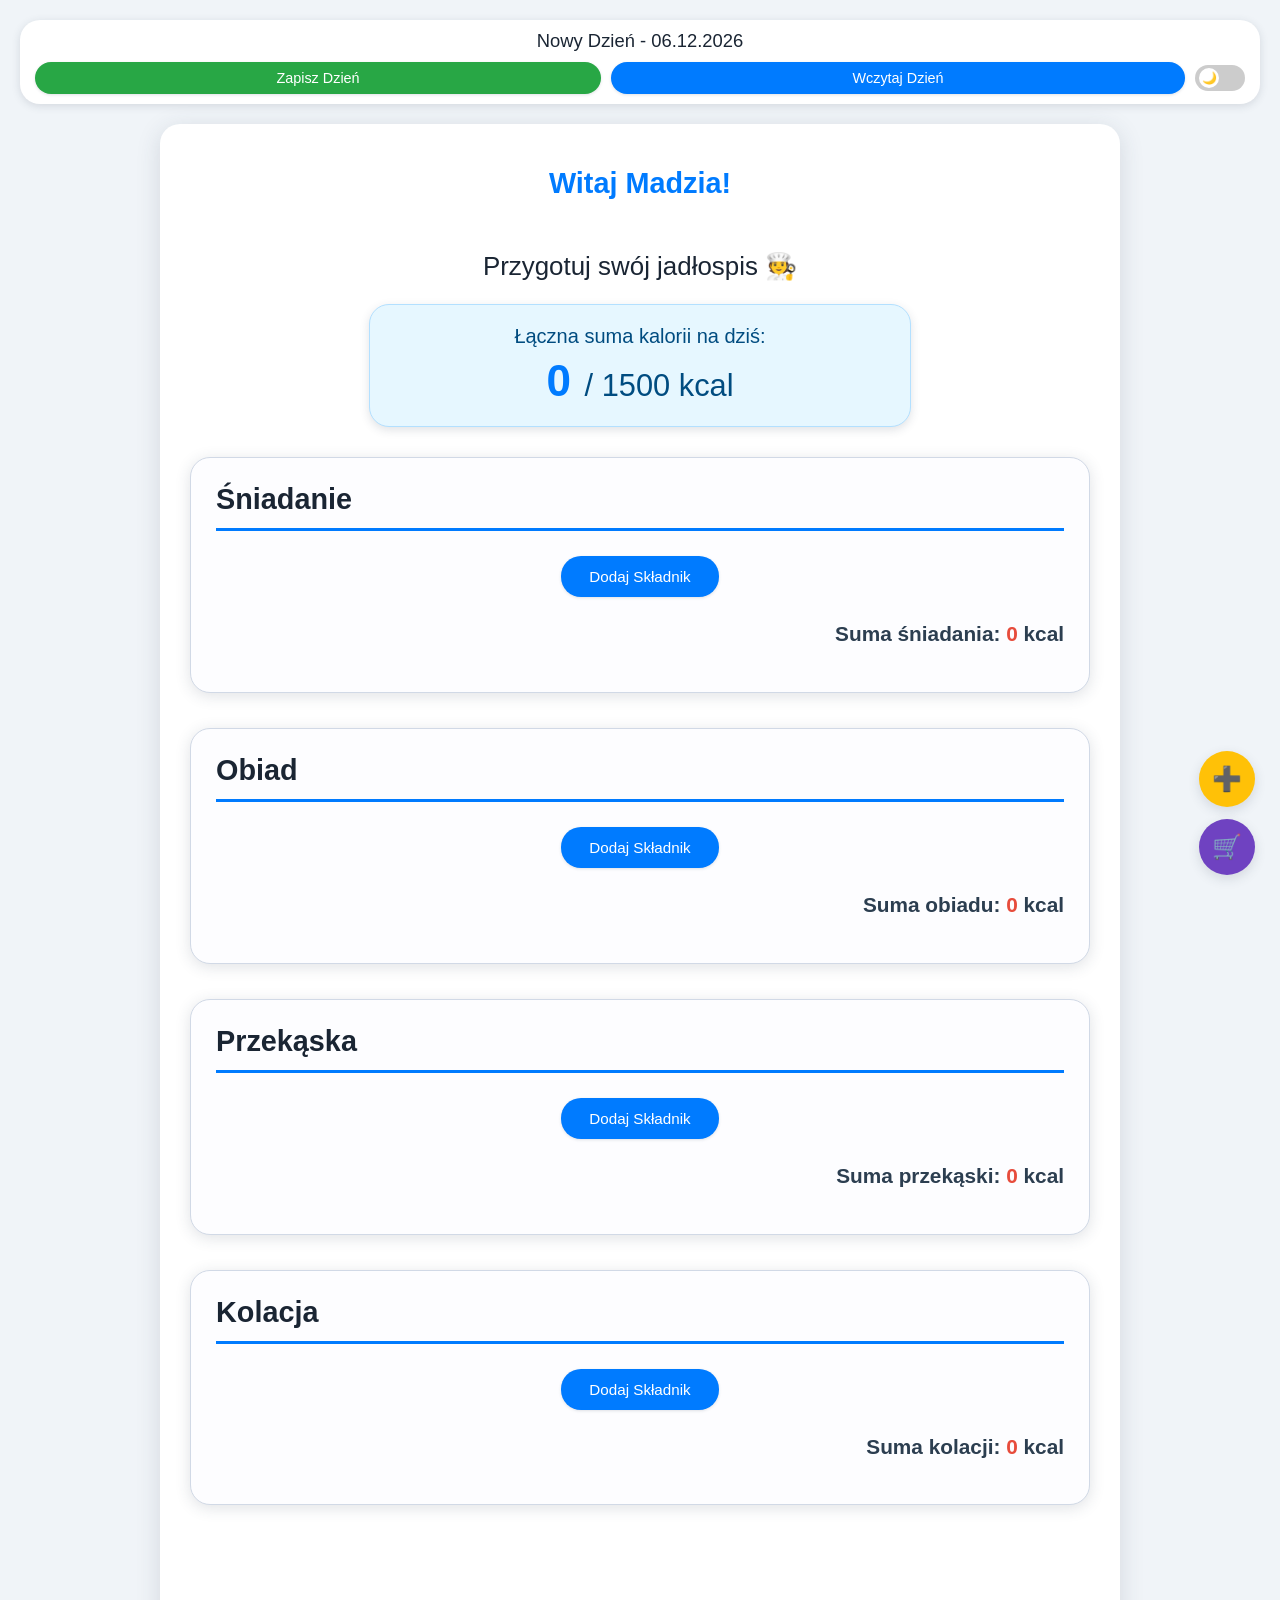
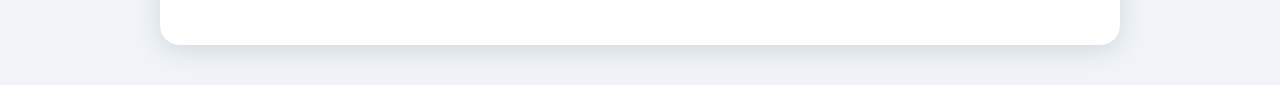
==== commit 0d7d9a30: "update part 3" ====
--- a/index.html
+++ b/index.html
@@ -4,470 +4,13 @@
     <meta charset="UTF-8">
     <meta name="viewport" content="width=device-width, initial-scale=1.0">
     <title>Jadłospis Madzi - Planer</title>
-    <style>
-        :root {
-            --font-family: 'Roboto', 'Segoe UI', Tahoma, Geneva, Verdana, sans-serif;
-            /* Jasny motyw */
-            --bg-color-light: #f0f4f8; --container-bg-color-light: #ffffff; --section-bg-color-light: #fdfdff;
-            --text-color-light: #2c3e50; --header-text-color-light: #1a2533; --accent-color-light: #007bff;
-            --accent-hover-color-light: #005ec4; --border-color-light: #d1d9e6;
-            --calorie-color-light: #e74c3c;
-            --calorie-exceeded-color-light: #d32f2f; --button-save-bg-light: #28a745;
-            --button-save-hover-bg-light: #1e7e34; --button-load-bg-light: #007bff;
-            --button-load-hover-bg-light: #005ec4; --button-cancel-bg-light: #6c757d;
-            --button-cancel-hover-bg-light: #545b62; --button-remove-bg-light: #dc3545;
-            --button-remove-hover-bg-light: #c82333;
-            --button-shopping-actions-bg-light: #6f42c1; /* Fioletowy dla FAB listy zakupów */
-            --button-shopping-actions-hover-bg-light: #5a2fa3;
-            --button-custom-add-bg-light: #ffc107; /* Żółty dla FAB dodawania własnego */
-            --button-custom-add-hover-bg-light: #e0a800;
-            --daily-total-bg-light: #e6f7ff;
-            --daily-total-border-light: #b3e0ff; --daily-total-text-light: #004c80;
-            --daily-total-span-light: var(--accent-color-light); --shadow-color-light: rgba(44, 62, 80, 0.15);
-            --input-bg-color-light: #fff; --input-border-color-light: #b0bec5; --input-focus-border-light: var(--accent-color-light);
-            --theme-toggle-track-bg-light: #ccc; --theme-toggle-slider-light: #fff; --theme-toggle-icon-light: "🌙";
-            --shopping-list-bg-light: #f0f4ff;
-            --shopping-list-border-light: #d1d9ff;
-            --modal-bg-light: rgba(0,0,0,0.4); --modal-content-bg-light: #ffffff;
-            --custom-list-item-bg-light: #e9ecef; --optgroup-label-color-light: #0056b3;
-            --button-border-radius: 20px;
-            --greeting-name-color-light: var(--accent-color-light);
-
-            /* Ciemny motyw */
-            --bg-color-dark: #121212; --container-bg-color-dark: #1e1e1e; --section-bg-color-dark: #2a2a2a;
-            --text-color-dark: #e0e0e0; --header-text-color-dark: #ffffff; --accent-color-dark: #36a1ff;
-            --greeting-name-color-dark: var(--accent-color-dark);
-            --accent-hover-color-dark: #57baff; --border-color-dark: #424242;
-            --calorie-color-dark: #ffc107;
-            --calorie-exceeded-color-dark: #f44336; --button-save-bg-dark: #4caf50;
-            --button-save-hover-bg-dark: #388e3c; --button-load-bg-dark: #2196f3;
-            --button-load-hover-bg-dark: #1976d2; --button-cancel-bg-dark: #757575;
-            --button-cancel-hover-bg-dark: #616161; --button-remove-bg-dark: #f44336;
-            --button-remove-hover-bg-dark: #d32f2f;
-            --button-shopping-actions-bg-dark: #9370db;
-            --button-shopping-actions-hover-bg-dark: #825fbf;
-            --button-custom-add-bg-dark: #ffca28;
-            --button-custom-add-hover-bg-dark: #ffb300;
-            --daily-total-bg-dark: #212936;
-            --daily-total-border-dark: #37474f; --daily-total-text-dark: #90cdf4;
-            --daily-total-span-dark: var(--accent-color-dark); --shadow-color-dark: rgba(0,0,0,0.4);
-            --input-bg-color-dark: #333333; --input-border-color-dark: #555555; --input-focus-border-dark: var(--accent-color-dark);
-            --theme-toggle-track-bg-dark: #555; --theme-toggle-slider-dark: #e0e0e0; --theme-toggle-icon-dark: "☀️";
-            --shopping-list-bg-dark: #1c232e; --shopping-list-border-dark: #2d3748;
-            --modal-bg-dark: rgba(0,0,0,0.6); --modal-content-bg-dark: #2a2a2a;
-            --custom-list-item-bg-dark: #3b3b3b; --optgroup-label-color-dark: #63b3ed;
-        }
-
-        body {
-            --bg-color: var(--bg-color-light); --container-bg-color: var(--container-bg-color-light);
-            --section-bg-color: var(--section-bg-color-light); --text-color: var(--text-color-light);
-            --header-text-color: var(--header-text-color-light); --accent-color: var(--accent-color-light);
-            --accent-hover-color: var(--accent-hover-color-light); --border-color: var(--border-color-light);
-            --calorie-color: var(--calorie-color-light);
-            --calorie-exceeded-color: var(--calorie-exceeded-color-light);
-            --greeting-name-color: var(--greeting-name-color-light);
-            --button-save-bg: var(--button-save-bg-light); --button-save-hover-bg: var(--button-save-hover-bg-light);
-            --button-load-bg: var(--button-load-bg-light); --button-load-hover-bg: var(--button-load-hover-bg-light);
-            --button-cancel-bg: var(--button-cancel-bg-light); --button-cancel-hover-bg: var(--button-cancel-hover-bg-light);
-            --button-remove-bg: var(--button-remove-bg-light); --button-remove-hover-bg: var(--button-remove-hover-bg-light);
-            --button-shopping-actions-bg: var(--button-shopping-actions-bg-light); --button-shopping-actions-hover-bg: var(--button-shopping-actions-hover-bg-light);
-            --button-custom-add-bg: var(--button-custom-add-bg-light); --button-custom-add-hover-bg: var(--button-custom-add-hover-bg-light);
-            --daily-total-bg: var(--daily-total-bg-light); --daily-total-border: var(--daily-total-border-light);
-            --daily-total-text: var(--daily-total-text-light); --daily-total-span: var(--daily-total-span-light);
-            --shadow-color: var(--shadow-color-light); --input-bg-color: var(--input-bg-color-light);
-            --input-border-color: var(--input-border-color-light); --input-focus-border: var(--input-focus-border-light);
-            --theme-toggle-track-bg: var(--theme-toggle-track-bg-light); --theme-toggle-slider: var(--theme-toggle-slider-light); --theme-toggle-icon: var(--theme-toggle-icon-light);
-            --shopping-list-bg: var(--shopping-list-bg-light); --shopping-list-border: var(--shopping-list-border-light);
-            --modal-bg: var(--modal-bg-light); --modal-content-bg: var(--modal-content-bg-light);
-            --custom-list-item-bg: var(--custom-list-item-bg-light); --optgroup-label-color: var(--optgroup-label-color-light);
-        }
-        body.dark-mode {
-            --bg-color: var(--bg-color-dark); --container-bg-color: var(--container-bg-color-dark);
-            --section-bg-color: var(--section-bg-color-dark); --text-color: var(--text-color-dark);
-            --header-text-color: var(--header-text-color-dark); --accent-color: var(--accent-color-dark);
-            --accent-hover-color: var(--accent-hover-color-dark); --border-color: var(--border-color-dark);
-            --calorie-color: var(--calorie-color-dark);
-            --calorie-exceeded-color: var(--calorie-exceeded-color-dark);
-            --greeting-name-color: var(--greeting-name-color-dark);
-            --button-save-bg: var(--button-save-bg-dark); --button-save-hover-bg: var(--button-save-hover-bg-dark);
-            --button-load-bg: var(--button-load-bg-dark); --button-load-hover-bg: var(--button-load-hover-bg-dark);
-            --button-cancel-bg: var(--button-cancel-bg-dark); --button-cancel-hover-bg: var(--button-cancel-hover-bg-dark);
-            --button-remove-bg: var(--button-remove-bg-dark); --button-remove-hover-bg: var(--button-remove-hover-bg-dark);
-            --button-shopping-actions-bg: var(--button-shopping-actions-bg-dark); --button-shopping-actions-hover-bg: var(--button-shopping-actions-hover-bg-dark);
-            --button-custom-add-bg: var(--button-custom-add-bg-dark); --button-custom-add-hover-bg: var(--button-custom-add-hover-bg-dark);
-            --daily-total-bg: var(--daily-total-bg-dark); --daily-total-border: var(--daily-total-border-dark);
-            --daily-total-text: var(--daily-total-text-dark); --daily-total-span: var(--daily-total-span-dark);
-            --shadow-color: var(--shadow-color-dark); --input-bg-color: var(--input-bg-color-dark);
-            --input-border-color: var(--input-border-color-dark); --input-focus-border: var(--input-focus-border-dark);
-            --theme-toggle-track-bg: var(--theme-toggle-track-bg-dark); --theme-toggle-slider: var(--theme-toggle-slider-dark); --theme-toggle-icon: var(--theme-toggle-icon-dark);
-            --shopping-list-bg: var(--shopping-list-bg-dark); --shopping-list-border: var(--shopping-list-border-dark);
-            --modal-bg: var(--modal-bg-dark); --modal-content-bg: var(--modal-content-bg-dark);
-            --custom-list-item-bg: var(--custom-list-item-bg-dark); --optgroup-label-color: var(--optgroup-label-color-dark);
-        }
-        body {
-            font-family: var(--font-family); margin: 0; padding: 20px;
-            background-color: var(--bg-color); color: var(--text-color);
-            transition: background-color 0.3s ease, color 0.3s ease;
-        }
-
-        input[type="text"], input[type="number"], input[type="date"], select {
-            padding: 10px 12px; border-radius: var(--button-border-radius); border: 1px solid var(--input-border-color);
-            background-color: var(--input-bg-color); color: var(--text-color);
-            font-size: 0.95em; box-sizing: border-box;
-            transition: border-color 0.2s ease, box-shadow 0.2s ease, background-color 0.3s ease, color 0.3s ease;
-            width: 100%;
-        }
-        input[type="text"]:focus, input[type="number"]:focus, input[type="date"]:focus, select:focus {
-            outline: none;
-            border-color: var(--input-focus-border);
-            box-shadow: 0 0 0 2px color-mix(in srgb, var(--input-focus-border) 30%, transparent);
-        }
-
-        .theme-switch-wrapper { display: flex; align-items: center; margin-left: auto; }
-        .theme-switch { display: inline-block; height: 26px; position: relative; width: 50px; }
-        .theme-switch input { display: none; }
-        .slider {
-            background-color: var(--theme-toggle-track-bg);
-            bottom: 0; cursor: pointer; left: 0;
-            position: absolute; right: 0; top: 0; transition: .4s;
-            border-radius: 26px;
-        }
-        .slider:before {
-            background-color: var(--theme-toggle-slider); bottom: 3px; content: var(--theme-toggle-icon);
-            height: 20px; left: 4px; position: absolute; transition: .4s; width: 20px;
-            border-radius: 50%; display: flex; justify-content: center; align-items: center; font-size: 12px;
-            color: var(--theme-toggle-track-bg);
-        }
-        input:checked + .slider:before { transform: translateX(23px); }
-
-        .top-bar {
-            display: flex; flex-wrap: wrap;
-            justify-content: space-between; align-items: center;
-            margin-bottom: 20px; padding: 10px 15px;
-            background-color: var(--container-bg-color); border-radius: var(--button-border-radius);
-            box-shadow: 0 2px 8px var(--shadow-color);
-        }
-        .app-header {
-            flex-grow: 1; text-align: left;
-            font-size: 1.15em; font-weight: 500; color: var(--header-text-color);
-            margin-right: 15px;
-            /* white-space: nowrap; overflow: hidden; text-overflow: ellipsis; */ /* Usunięte, aby pozwolić na zawijanie */
-            flex-basis: 100%; /* Na małych ekranach nagłówek zajmuje całą szerokość */
-            margin-bottom: 10px; /* Odstęp od przycisków poniżej na małych ekranach */
-        }
-        .top-bar-controls { /* Nowy kontener dla przycisków i przełącznika motywu */
-            display: flex;
-            flex-wrap: wrap; /* Pozwala na zawijanie przycisków i przełącznika */
-            align-items: center;
-            gap: 10px;
-            width: 100%; /* Domyślnie na całą szerokość, aby na małych ekranach dobrze się układało */
-        }
-        .top-bar-actions-group {
-            display: flex; gap: 10px; flex-grow: 1; /* Pozwala przyciskom Zapisz/Wczytaj zająć miejsce */
-        }
-        .top-bar .action-button { padding: 8px 15px; font-size: 0.9em; white-space: nowrap; flex-grow:1; }
-        .theme-switch-wrapper { margin-left: auto; flex-shrink: 0; /* Zapobiega kurczeniu się */ }
-
-        .action-button {
-            padding: 10px 20px; color: white;
-            border: none; border-radius: var(--button-border-radius); cursor: pointer; font-weight: 500;
-            font-size: 0.95em; text-align: center;
-            transition: background-color 0.2s ease, transform 0.1s ease, box-shadow 0.2s ease;
-            box-shadow: 0 1px 3px var(--shadow-color);
-        }
-        .action-button:hover { transform: translateY(-1px); box-shadow: 0 2px 6px var(--shadow-color); }
-        .action-button:active { transform: translateY(0px); box-shadow: 0 1px 3px var(--shadow-color); }
-
-        /* Usunięto .controls-section */
-
-        #save-button { background-color: var(--button-save-bg); }
-        #save-button:hover { background-color: var(--button-save-hover-bg); }
-        #load-button-label { background-color: var(--button-load-bg); }
-        #load-button-label:hover { background-color: var(--button-load-hover-bg); }
-
-        .modal {
-            position: fixed; top: 0; left: 0; width: 100%; height: 100%;
-            background-color: var(--modal-bg); display: none; justify-content: center; align-items: center;
-            z-index: 2000; transition: opacity 0.3s ease; opacity: 0; padding: 15px; box-sizing: border-box;
-        }
-        .modal.visible { opacity: 1; display: flex; }
-        .modal-content {
-            background-color: var(--modal-content-bg); padding: 25px 30px; border-radius: var(--button-border-radius);
-            box-shadow: 0 5px 20px var(--shadow-color); text-align: center;
-            width: 100%; max-width: 480px;
-            border: 1px solid var(--border-color);
-        }
-        .modal-content h3 {
-            margin-top: 0; margin-bottom: 20px; color: var(--header-text-color); font-size: 1.4em;
-        }
-        #custom-ingredient-modal-form { display: flex; flex-direction: column; gap: 12px; margin-bottom: 20px; }
-        #custom-ingredient-modal-form div { display: flex; flex-direction: column; }
-        #custom-ingredient-modal-form label { text-align: left; font-weight: 500; margin-bottom: 4px; font-size: 0.9em;}
-        #custom-ingredient-modal-form input { width: 100%; }
-
-        .modal-buttons { display: flex; justify-content: center; gap: 15px; margin-top:15px;}
-        .modal-buttons button { flex-grow: 1; max-width: 200px; }
-
-        #confirm-save-date { background-color: var(--button-save-bg); }
-        #confirm-save-date:hover { background-color: var(--button-save-hover-bg); }
-        #cancel-save-date { background-color: var(--button-cancel-bg); }
-        #cancel-save-date:hover { background-color: var(--button-cancel-hover-bg); }
-        #add-custom-ingredient-confirm-button { background-color: var(--button-save-bg); }
-        #add-custom-ingredient-confirm-button:hover { background-color: var(--button-save-hover-bg); }
-        #close-custom-ingredient-modal-button { background-color: var(--button-cancel-bg); }
-        #close-custom-ingredient-modal-button:hover { background-color: var(--button-cancel-hover-bg); }
-
-        #session-custom-ingredients-list {
-            margin-top: 20px; padding-top: 15px; border-top: 1px solid var(--border-color);
-            text-align: left; max-height: 150px; overflow-y: auto;
-        }
-        #session-custom-ingredients-list h4 { margin-top:0; margin-bottom:10px; font-size: 1.1em; color: var(--header-text-color); }
-        #session-custom-ingredients-list ul { list-style-type: none; padding: 0; margin: 0; }
-        #session-custom-ingredients-list li {
-            background-color: var(--custom-list-item-bg); color: var(--text-color);
-            padding: 8px 12px; border-radius: 6px; margin-bottom: 6px; font-size: 0.9em;
-        }
-
-        .container {
-            max-width: 900px; margin: 20px auto; background-color: var(--container-bg-color);
-            padding: 20px 30px; border-radius: var(--button-border-radius); box-shadow: 0 5px 25px var(--shadow-color);
-            padding-bottom: 100px;
-        }
-        h1 {
-            color: var(--header-text-color); text-align: center; font-size: 1.8em;
-            font-weight: 600; margin-bottom: 20px; line-height: 1.4;
-        }
-        h1 .greeting-name { color: var(--greeting-name-color); font-weight: 700; display: block; }
-        h1 .sub-greeting { font-size: 0.9em; font-weight: 400; display: block; margin-top: 4px;}
-
-        .daily-total-calories {
-            background-color: var(--daily-total-bg); border: 1px solid var(--daily-total-border);
-            padding: 20px; margin: 0 auto 30px auto; border-radius: var(--button-border-radius);
-            text-align: center; box-shadow: 0 3px 10px var(--shadow-color); max-width: 500px;
-        }
-        .daily-total-calories p { margin: 0; font-size: 1.25em; font-weight: 500; color: var(--daily-total-text); }
-        .daily-total-calories .calorie-values { display: block; margin-top: 8px; font-size: 2.2em; font-weight: 700; }
-        .daily-total-calories #dzienna-suma-aktualna { color: var(--daily-total-span); }
-        .daily-total-calories #dzienna-suma-aktualna.calories-exceeded { color: var(--calorie-exceeded-color); }
-        .daily-total-calories .limit-text { color: var(--daily-total-text); font-size: 0.7em; font-weight: 500; margin-left: 5px; }
-
-        h2 {
-            color: var(--header-text-color); text-align: left;
-            border-bottom: 3px solid var(--accent-color); padding-bottom: 12px;
-            margin-top: 0; margin-bottom: 25px; font-size: 1.8em; font-weight: 600;
-        }
-        .meal-section {
-            background-color: var(--section-bg-color); border: 1px solid var(--border-color);
-            padding: 25px; margin-bottom: 35px; border-radius: var(--button-border-radius);
-            box-shadow: 0 3px 15px var(--shadow-color);
-        }
-        .ingredient-row {
-            display: flex; flex-wrap: wrap; align-items: flex-end;
-            gap: 10px;
-            margin-bottom: 15px; padding-bottom: 15px;
-            border-bottom: 1px dashed var(--border-color);
-        }
-        .ingredient-row:last-child { border-bottom: none; margin-bottom: 0; padding-bottom: 0; }
-
-        .ingredient-row .input-group {
-            display: flex; flex-direction: column;
-            flex: 1 1 180px;
-            min-width: 130px;
-            gap: 4px;
-        }
-        .ingredient-row label {
-            font-weight: 500; margin-bottom: 0;
-            font-size: 0.9em; text-align: left;
-        }
-        .ingredient-row select {
-            appearance: none; -webkit-appearance: none; -moz-appearance: none;
-            background-image: url('data:image/svg+xml;charset=US-ASCII,%3Csvg%20xmlns%3D%22http%3A%2F%2Fwww.w3.org%2F2000%2Fsvg%22%20width%3D%22292.4%22%20height%3D%22292.4%22%3E%3Cpath%20fill%3D%22%232c3e50%22%20d%3D%22M287%2069.4a17.6%2017.6%200%200%200-13-5.4H18.4c-5%200-9.3%201.8-12.9%205.4A17.6%2017.6%200%200%200%200%2082.2c0%205%201.8%209.3%205.4%2012.9l128%20127.9c3.6%203.6%207.8%205.4%2012.8%205.4s9.2-1.8%2012.8-5.4L287%2095c3.5-3.5%205.4-7.8%205.4-12.8%200-5-1.9-9.2-5.5-12.8z%22%2F%3E%3C%2Fsvg%3E');
-            background-repeat: no-repeat;
-            background-position: right 12px center;
-            background-size: 10px 10px;
-            padding-right: 35px;
-            width: 100%;
-        }
-        body.dark-mode .ingredient-row select {
-            background-image: url('data:image/svg+xml;charset=US-ASCII,%3Csvg%20xmlns%3D%22http%3A%2F%2Fwww.w3.org%2F2000%2Fsvg%22%20width%3D%22292.4%22%20height%3D%22292.4%22%3E%3Cpath%20fill%3D%22%23e0e0e0%22%20d%3D%22M287%2069.4a17.6%2017.6%200%200%200-13-5.4H18.4c-5%200-9.3%201.8-12.9%205.4A17.6%2017.6%200%200%200%200%2082.2c0%205%201.8%209.3%205.4%2012.9l128%20127.9c3.6%203.6%207.8%205.4%2012.8%205.4s9.2-1.8%2012.8-5.4L287%2095c3.5-3.5%205.4-7.8%205.4-12.8%200-5-1.9-9.2-5.5-12.8z%22%2F%3E%3C%2Fsvg%3E');
-        }
-        .ingredient-row select optgroup { font-weight: bold; font-style: italic; color: var(--optgroup-label-color); }
-        .ingredient-row select option { background-color: var(--input-bg-color); color: var(--text-color); }
-
-        .ingredient-row input[type="number"].grams-input {
-            flex-grow: 0;
-            max-width: 100%;
-            min-width: 80px;
-            width: 100%;
-        }
-        .ingredient-actions {
-            display: flex;
-            justify-content: space-between;
-            align-items: center;
-            flex-basis: 100%;
-            margin-top: 0; /* Usunięto margin-top, polegamy na gap rodzica .ingredient-row */
-            gap: 10px;
-        }
-        .ingredient-row .calories-display {
-            text-align: left;
-            font-weight: 600;
-            color: var(--calorie-color);
-            font-size: 1.05em;
-            align-self: center;
-            flex-grow: 1;
-        }
-        .ingredient-row button.remove-btn {
-            padding: 8px 18px;
-            background-color: var(--button-remove-bg);
-            color: white;
-            align-self: center;
-            margin: 0;
-            width: auto;
-            flex-shrink: 0;
-        }
-
-        button.add-ingredient-btn {
-            display: block; width: fit-content; margin: 25px auto 10px;
-            padding: 12px 28px; background-color: var(--accent-color);
-            color: #ffffff;
-        }
-        .total-calories {
-            font-weight: 600; font-size: 1.3em; text-align: right;
-            margin-top: 25px; color: var(--text-color);
-        }
-        .total-calories span { color: var(--calorie-color); font-weight: 700; }
-
-        /* Sekcja listy zakupów - przyciski generuj/zapisz są teraz FAB */
-        #shopping-list-section { margin-top: 40px; }
-        /* Usunięto #shopping-list-controls-bottom */
-        #shopping-list-container {
-            padding: 25px; background-color: var(--shopping-list-bg);
-            border: 1px solid var(--shopping-list-border); border-radius: var(--button-border-radius);
-            box-shadow: 0 3px 15px var(--shadow-color); width: 100%; box-sizing: border-box;
-        }
-        #shopping-list-container h3 {
-            margin-top: 0; color: var(--header-text-color);
-            border-bottom: 2px solid var(--accent-color); padding-bottom: 10px; font-size: 1.5em;
-        }
-        #shopping-list-display { list-style-type: "\1F6D2\00a0 "; padding-left: 25px; }
-        #shopping-list-display li { margin-bottom: 10px; font-size: 1.05em; line-height: 1.6; }
-        #save-shopping-list-button { /* Przycisk zapisu listy zakupów, jeśli potrzebny gdzie indziej */
-            margin-top: 20px;
-            background-color: var(--button-shopping-actions-bg);
-        }
-        #save-shopping-list-button:hover {
-            background-color: var(--button-shopping-actions-hover-bg);
-        }
-
-        /* Floating Action Buttons Container */
-        .fab-container {
-            position: fixed;
-            bottom: 25px;
-            right: 25px;
-            display: flex;
-            flex-direction: column; /* Przyciski jeden pod drugim */
-            gap: 12px; /* Odstęp między FAB-ami */
-            z-index: 1000;
-        }
-        .fab-container .action-button { /* Style dla FAB-ów */
-            width: 56px;  /* Stała szerokość */
-            height: 56px; /* Stała wysokość */
-            padding: 0; /* Usunięcie paddingu, aby ikona była centralna */
-            border-radius: 50%; /* Okrągłe */
-            font-size: 1.5em; /* Większa ikona/tekst */
-            line-height: 56px; /* Wyśrodkowanie ikony w pionie */
-            text-align: center;
-            box-shadow: 0 4px 12px var(--shadow-color);
-            display: flex; /* Dla wyśrodkowania ikony */
-            justify-content: center;
-            align-items: center;
-        }
-        /* Specyficzne kolory dla FAB-ów */
-        #fab-open-custom-ingredient { background-color: var(--button-custom-add-bg); color: #212529; }
-        #fab-open-custom-ingredient:hover { background-color: var(--button-custom-add-hover-bg); }
-        body.dark-mode #fab-open-custom-ingredient { color: #212529; }
-
-        #fab-generate-shopping-list { background-color: var(--button-shopping-actions-bg); }
-        #fab-generate-shopping-list:hover { background-color: var(--button-shopping-actions-hover-bg); }
-
-
-        @media (max-width: 767px) {
-            .top-bar {
-                flex-direction: column; gap: 12px; padding: 10px; align-items: stretch;
-            }
-            .app-header { text-align: center; margin-right: 0; margin-bottom: 8px;}
-            .top-bar-actions {
-                width: 100%; display: flex;
-                flex-direction: column;
-                align-items: center;
-                gap: 10px;
-            }
-            .top-bar-actions-group {
-                display: flex; width: 100%; gap: 10px; justify-content: center;
-            }
-            .top-bar-actions-group .action-button {
-                flex: 1 1 auto; /* Pozwala przyciskom zająć dostępną przestrzeń, ale niekoniecznie równo */
-                min-width: 120px; /* Minimalna szerokość */
-                padding: 8px 10px;
-            }
-            .theme-switch-wrapper { margin-left: 0; margin-top: 0; }
-
-
-            .ingredient-row {
-                flex-direction: column;
-                align-items: stretch;
-                gap: 10px; /* Zmniejszony gap dla bardziej zwartego wyglądu */
-            }
-            .ingredient-row .input-group {
-                width:100%;
-                gap: 4px;
-                flex-grow: 0;
-                margin-bottom: 0; /* Usunięty margines */
-            }
-            .ingredient-row .input-group:last-of-type { /* Usunięty specjalny margines */
-                margin-bottom: 0;
-            }
-
-            .ingredient-row input[type="number"].grams-input {
-                max-width: 100%;
-            }
-            .ingredient-row .ingredient-actions {
-                flex-direction: row;
-                justify-content: center;
-                align-items: center;
-                gap: 15px;
-                margin-top: 0; /* Usunięty margines, polegamy na gap rodzica */
-                width: 100%;
-            }
-            .ingredient-row .calories-display {
-                width: auto;
-                text-align: left;
-                margin-top: 0;
-                padding: 0;
-                font-weight: bold;
-            }
-            .ingredient-row button.remove-btn {
-                width: auto;
-                display: inline-block;
-                margin: 0;
-                padding: 8px 18px;
-            }
-
-            .modal-content { padding: 20px; }
-            .modal-buttons { flex-direction: column; }
-            .modal-buttons button { width:100%; max-width: none; }
-
-            .fab-container { bottom: 15px; right: 15px; gap: 10px; }
-            .fab-container .action-button { width: 50px; height: 50px; font-size: 1.3em; line-height: 50px; }
-        }
-        input[type="file"]#load-file-input { display: none; }
-    </style>
+    <link rel="stylesheet" href="style.css">
 </head>
 <body>
 
 <div class="top-bar">
     <div id="app-header" class="app-header">Nowy Dzień - ...</div>
-    <div class="top-bar-actions">
+    <div class="top-bar-controls">
         <div class="top-bar-actions-group">
             <button type="button" id="save-button" class="action-button">Zapisz Dzień</button>
             <input type="file" id="load-file-input" accept=".json">
@@ -531,6 +74,18 @@
         </div>
     </div>
 
+    <div id="shopping-list-modal" class="modal">
+        <div class="modal-content">
+            <h3>Lista Zakupów</h3>
+            <ul id="modal-shopping-list-display">
+            </ul>
+            <div class="modal-buttons">
+                <button type="button" id="modal-save-shopping-list-button" class="action-button">Zapisz Listę</button>
+                <button type="button" id="close-shopping-list-modal-button" class="action-button">Zamknij</button>
+            </div>
+        </div>
+    </div>
+
     <div class="meal-section" id="sniadanie-sekcja">
         <h2>Śniadanie</h2>
         <div class="ingredients-container" id="sniadanie-skladniki"></div>
@@ -574,430 +129,6 @@
     <button type="button" id="fab-generate-shopping-list" class="action-button" title="Generuj listę zakupów">🛒</button>
 </div>
 
-<script>
-    const poczatkowaBazaSkladnikow = { /* UZUPEŁNIJ DOKŁADNIE! To jest baza startowa. */
-        "platki owsiane":{kalorieNa100g:350},"mleko 2%":{kalorieNa100g:50},"napoj migdalowy":{kalorieNa100g:24},"banan":{kalorieNa100g:89},"jablko":{kalorieNa100g:52},"gruszka":{kalorieNa100g:57},"mandarynka":{kalorieNa100g:53},"orzechy wloskie":{kalorieNa100g:654},"migdaly":{kalorieNa100g:579},"rodzynki":{kalorieNa100g:299},"kakao (proszek)":{kalorieNa100g:228},"nasiona chia":{kalorieNa100g:486},"miod":{kalorieNa100g:304},"jogurt naturalny":{kalorieNa100g:61},"chleb pelnoziarnisty":{kalorieNa100g:250},"awokado":{kalorieNa100g:160},"jajko":{kalorieNa100g:143},"kasza peczak (sucha)":{kalorieNa100g:337},"kasza jeczmienna (sucha)":{kalorieNa100g:354},"kasza bulgur (sucha)":{kalorieNa100g:342},"kasza gryczana (sucha)":{kalorieNa100g:343},"kasza jaglana (sucha)":{kalorieNa100g:378},"ryz brazowy (suchy)":{kalorieNa100g:360},"makaron pelnoziarnisty (suchy)":{kalorieNa100g:350},"maka pszenna":{kalorieNa100g:364},"ziemniaki":{kalorieNa100g:77},"losos (surowy)":{kalorieNa100g:208},"dorsz (surowy)":{kalorieNa100g:82},"krewetki (gotowane)":{kalorieNa100g:99},"tofu naturalne":{kalorieNa100g:76},"soczewica czerwona (sucha)":{kalorieNa100g:353},"szpinak":{kalorieNa100g:23},"brokul":{kalorieNa100g:34},"papryka czerwona":{kalorieNa100g:31},"marchew":{kalorieNa100g:41},"cukinia":{kalorieNa100g:17},"cebula":{kalorieNa100g:40},"pomidor":{kalorieNa100g:18},"oliwa z oliwek":{kalorieNa100g:884},"ser feta":{kalorieNa100g:264},"czosnek":{kalorieNa100g:149},"kefir naturalny":{kalorieNa100g:51},"maslanka naturalna":{kalorieNa100g:40},"truskawki":{kalorieNa100g:32},"pomarancza":{kalorieNa100g:47},"maslo orzechowe":{kalorieNa100g:588},"tunczyk w sosie wlasnym (odsaczony)":{kalorieNa100g:100},"salata lodowa":{kalorieNa100g:14},"ogorek zielony":{kalorieNa100g:15},"kukurydza konserwowa":{kalorieNa100g:86},"rzodkiewka":{kalorieNa100g:16},"oliwki zielone":{kalorieNa100g:145},"pieczarki":{kalorieNa100g:22}
-    };
-    let bazaSkladnikow = JSON.parse(JSON.stringify(poczatkowaBazaSkladnikow));
-    let listaSkladnikow = Object.keys(bazaSkladnikow).sort();
-
-    const typyPosilkow = ['sniadanie', 'obiad', 'przekaska', 'kolacja'];
-    const themeCheckbox = document.getElementById('theme-checkbox');
-    const bodyElement = document.body;
-    const dziennyLimitKalorii = 1500;
-    const appHeaderElement = document.getElementById('app-header');
-
-    const saveButton = document.getElementById('save-button');
-    const loadFileInput = document.getElementById('load-file-input');
-    const datePickerModal = document.getElementById('date-picker-modal');
-    const saveDatePicker = document.getElementById('save-date-picker');
-    const confirmSaveDateButton = document.getElementById('confirm-save-date');
-    const cancelSaveDateButton = document.getElementById('cancel-save-date');
-
-    const fabOpenCustomIngredientButton = document.getElementById('fab-open-custom-ingredient'); // Nowe ID dla FAB
-    const customIngredientModal = document.getElementById('custom-ingredient-modal');
-    const closeCustomIngredientModalButton = document.getElementById('close-custom-ingredient-modal-button');
-    const addCustomIngredientConfirmButton = document.getElementById('add-custom-ingredient-confirm-button');
-    const customModalIngredientNameInput = document.getElementById('custom-modal-ingredient-name');
-    const customModalIngredientCaloriesInput = document.getElementById('custom-modal-ingredient-calories');
-    const sessionCustomIngredientsListUl = document.querySelector('#session-custom-ingredients-list ul');
-
-    const fabGenerateShoppingListButton = document.getElementById('fab-generate-shopping-list'); // Nowe ID dla FAB
-    const shoppingListContainer = document.getElementById('shopping-list-container');
-    const shoppingListDisplay = document.getElementById('shopping-list-display');
-    const saveShoppingListButton = document.getElementById('save-shopping-list-button');
-
-    function setAppHeader(text) { appHeaderElement.textContent = text; }
-    function getCurrentDateFormattedForInput() { return new Date().toISOString().split('T')[0]; }
-    function getCurrentDateFormattedForDisplay() {
-        const today = new Date();
-        return `${String(today.getDate()).padStart(2, '0')}.${String(today.getMonth() + 1).padStart(2, '0')}.${today.getFullYear()}`;
-    }
-    function formatDateForDisplay(dateStringYYYYMMDD) {
-        if (!dateStringYYYYMMDD) return getCurrentDateFormattedForDisplay();
-        const [year, month, day] = dateStringYYYYMMDD.split('-');
-        return `${day}.${month}.${year}`;
-    }
-
-    function applyTheme(theme) {
-        bodyElement.classList.toggle('dark-mode', theme === 'dark');
-        themeCheckbox.checked = (theme === 'dark');
-        aktualizujSumeDniaCala();
-    }
-    function initializeTheme() {
-        let currentTheme = localStorage.getItem('theme');
-        if (!currentTheme) {
-            currentTheme = window.matchMedia && window.matchMedia('(prefers-color-scheme: dark)').matches ? 'dark' : 'light';
-        }
-        applyTheme(currentTheme);
-    }
-
-    themeCheckbox.addEventListener('change', () => {
-        const newTheme = themeCheckbox.checked ? 'dark' : 'light';
-        applyTheme(newTheme);
-        localStorage.setItem('theme', newTheme);
-    });
-
-    function aktualizujWszystkieListyWyboruSkladnikow() {
-        document.querySelectorAll('.ingredients-container select').forEach(selectElement => {
-            const currentValue = selectElement.value;
-            selectElement.innerHTML = '<option value="">--Wybierz--</option>';
-
-            const customIngredientsGroup = document.createElement('optgroup');
-            customIngredientsGroup.label = 'Własne Składniki';
-            let hasCustom = false;
-            const baseIngredientsGroup = document.createElement('optgroup');
-            baseIngredientsGroup.label = 'Składniki z Bazy';
-
-            listaSkladnikow.forEach(skladnik => {
-                const option = document.createElement('option');
-                option.value = skladnik;
-                option.textContent = skladnik.charAt(0).toUpperCase() + skladnik.slice(1);
-
-                if (bazaSkladnikow[skladnik] && (bazaSkladnikow[skladnik].wlasny === true || !poczatkowaBazaSkladnikow[skladnik])) {
-                    customIngredientsGroup.appendChild(option);
-                    hasCustom = true;
-                } else {
-                    baseIngredientsGroup.appendChild(option);
-                }
-            });
-
-            if (hasCustom && customIngredientsGroup.children.length > 0) {
-                selectElement.appendChild(customIngredientsGroup);
-            }
-            if (baseIngredientsGroup.children.length > 0) {
-                selectElement.appendChild(baseIngredientsGroup);
-            }
-
-            if (listaSkladnikow.includes(currentValue)) {
-                selectElement.value = currentValue;
-            } else {
-                selectElement.value = "";
-            }
-        });
-    }
-
-    fabOpenCustomIngredientButton.addEventListener('click', () => customIngredientModal.classList.add('visible'));
-    closeCustomIngredientModalButton.addEventListener('click', () => customIngredientModal.classList.remove('visible'));
-
-    addCustomIngredientConfirmButton.addEventListener('click', () => {
-        const name = customModalIngredientNameInput.value.trim().toLowerCase();
-        const calories = parseFloat(customModalIngredientCaloriesInput.value);
-
-        if (!name) { alert("Proszę podać nazwę własnego składnika."); customModalIngredientNameInput.focus(); return; }
-        if (isNaN(calories) || calories < 0) { alert("Proszę podać poprawną liczbę kalorii."); customModalIngredientCaloriesInput.focus(); return; }
-
-        let isNew = !bazaSkladnikow[name] || !bazaSkladnikow[name].wlasny;
-        if (bazaSkladnikow[name] && !bazaSkladnikow[name].wlasny && !confirm(`Składnik "${name}" istnieje w bazie. Czy chcesz go nadpisać jako własny z nową kalorycznością?`)) return;
-        else if (bazaSkladnikow[name] && bazaSkladnikow[name].wlasny && bazaSkladnikow[name].kalorieNa100g !== calories && !confirm(`Własny składnik "${name}" już istnieje. Czy chcesz nadpisać jego kaloryczność?`)) return;
-
-        bazaSkladnikow[name] = { kalorieNa100g: calories, wlasny: true };
-        if (!listaSkladnikow.includes(name)) {
-            listaSkladnikow.push(name);
-            listaSkladnikow.sort();
-        }
-
-        aktualizujWszystkieListyWyboruSkladnikow();
-        odswiezListeWlasnychSkladnikowWSesji();
-
-        alert(`Składnik "${name}" (${calories} kcal/100g) został ${isNew ? 'dodany jako własny' : 'zaktualizowany'}.`);
-        customModalIngredientNameInput.value = "";
-        customModalIngredientCaloriesInput.value = "";
-    });
-
-    function odswiezListeWlasnychSkladnikowWSesji() {
-        sessionCustomIngredientsListUl.innerHTML = "";
-        let hasCustom = false;
-        const wlasneSkladniki = listaSkladnikow.filter(nazwaSkladnika =>
-            bazaSkladnikow[nazwaSkladnika] && (bazaSkladnikow[nazwaSkladnika].wlasny || !poczatkowaBazaSkladnikow[nazwaSkladnika])
-        ).sort();
-
-        wlasneSkladniki.forEach(nazwaSkladnika => {
-            const li = document.createElement('li');
-            li.textContent = `${nazwaSkladnika.charAt(0).toUpperCase() + nazwaSkladnika.slice(1)} (${bazaSkladnikow[nazwaSkladnika].kalorieNa100g} kcal/100g)`;
-            sessionCustomIngredientsListUl.appendChild(li);
-            hasCustom = true;
-        });
-        if (!hasCustom) sessionCustomIngredientsListUl.innerHTML = "<li>Brak własnych składników.</li>";
-    }
-
-    function dodajSkladnik(typPosilku, skladnikData = null, kalkulujOdRazu = true) {
-        const container = document.getElementById(`${typPosilku}-skladniki`);
-        const ingredientRow = document.createElement('div');
-        ingredientRow.classList.add('ingredient-row');
-        const rowId = `${typPosilku}-skladnik-${Date.now()}-${Math.random().toString(36).substring(2, 7)}`;
-
-        const selectId = `${rowId}-select`;
-        const selectElement = document.createElement('select');
-        selectElement.id = selectId;
-
-        const defaultOption = document.createElement('option');
-        defaultOption.value = ""; defaultOption.textContent = "--Wybierz--";
-        selectElement.appendChild(defaultOption);
-
-        const customIngredientsGroup = document.createElement('optgroup');
-        customIngredientsGroup.label = 'Własne Składniki'; let hasCustomInDropdown = false;
-        const baseIngredientsGroup = document.createElement('optgroup');
-        baseIngredientsGroup.label = 'Składniki z Bazy';
-
-        listaSkladnikow.forEach(skladnikIter => {
-            const option = document.createElement('option');
-            option.value = skladnikIter;
-            option.textContent = skladnikIter.charAt(0).toUpperCase() + skladnikIter.slice(1);
-            if (skladnikData && skladnikData.nazwa === skladnikIter) {
-                option.selected = true;
-            }
-
-            if (bazaSkladnikow[skladnikIter] && (bazaSkladnikow[skladnikIter].wlasny === true || !poczatkowaBazaSkladnikow[skladnikIter])) {
-                customIngredientsGroup.appendChild(option); hasCustomInDropdown = true;
-            } else {
-                baseIngredientsGroup.appendChild(option);
-            }
-        });
-        if (hasCustomInDropdown && customIngredientsGroup.hasChildNodes()) selectElement.appendChild(customIngredientsGroup);
-        if (baseIngredientsGroup.hasChildNodes()) selectElement.appendChild(baseIngredientsGroup);
-
-        const iloscValue = (skladnikData && skladnikData.ilosc) ? skladnikData.ilosc : "";
-
-        const group1 = document.createElement('div');
-        group1.classList.add('input-group');
-        const label1 = document.createElement('label');
-        label1.htmlFor = selectId; label1.textContent = "Składnik:";
-        group1.appendChild(label1); group1.appendChild(selectElement);
-
-        const group2 = document.createElement('div');
-        group2.classList.add('input-group');
-        const label2 = document.createElement('label');
-        label2.htmlFor = `${rowId}-gramatura`; label2.classList.add('gramatura-label'); label2.textContent = "Ilość (g):";
-        const inputGrams = document.createElement('input');
-        inputGrams.type = "number"; inputGrams.id = `${rowId}-gramatura`; inputGrams.classList.add('grams-input');
-        inputGrams.placeholder = "g"; inputGrams.value = iloscValue; inputGrams.min = "0";
-        group2.appendChild(label2); group2.appendChild(inputGrams);
-
-        const actionsDiv = document.createElement('div');
-        actionsDiv.classList.add('ingredient-actions');
-        const caloriesDisplay = document.createElement('span');
-        caloriesDisplay.classList.add('calories-display'); caloriesDisplay.id = `${rowId}-kalorie`; caloriesDisplay.textContent = "0 kcal";
-        const removeButton = document.createElement('button');
-        removeButton.type = "button"; removeButton.classList.add('remove-btn', 'action-button'); removeButton.textContent = "Usuń";
-        removeButton.onclick = () => usunSkladnik(ingredientRow, typPosilku);
-        actionsDiv.appendChild(caloriesDisplay); actionsDiv.appendChild(removeButton);
-
-        ingredientRow.appendChild(group1); ingredientRow.appendChild(group2); ingredientRow.appendChild(actionsDiv);
-        container.appendChild(ingredientRow);
-
-        if (skladnikData && skladnikData.nazwa) {
-            selectElement.value = skladnikData.nazwa;
-        }
-        selectElement.onchange = () => przeliczKalorie(typPosilku);
-        inputGrams.oninput = () => przeliczKalorie(typPosilku);
-
-        if (kalkulujOdRazu) {
-            przeliczKalorie(typPosilku);
-        }
-    }
-
-    function usunSkladnik(rowElement, typPosilku) {
-        if (rowElement) { rowElement.remove(); przeliczKalorie(typPosilku); }
-    }
-
-    function przeliczKalorie(typPosilku) {
-        const container = document.getElementById(`${typPosilku}-skladniki`);
-        let sumaKaloriiPosilku = 0;
-        if (container) {
-            Array.from(container.children).forEach(row => {
-                const selectElement = row.querySelector('select');
-                const inputElement = row.querySelector('input[type="number"].grams-input');
-                const caloriesDisplayElement = row.querySelector('.calories-display');
-                if (selectElement && inputElement && caloriesDisplayElement) {
-                    const wybranySkladnik = selectElement.value;
-                    const gramatura = parseFloat(inputElement.value) || 0;
-                    let kalorieSkladnika = 0;
-                    if (wybranySkladnik && bazaSkladnikow[wybranySkladnik] && gramatura > 0) {
-                        kalorieSkladnika = (gramatura / 100) * bazaSkladnikow[wybranySkladnik].kalorieNa100g;
-                        sumaKaloriiPosilku += kalorieSkladnika;
-                    }
-                    caloriesDisplayElement.textContent = `${kalorieSkladnika.toFixed(0)} kcal`;
-                }
-            });
-        }
-        const sumaPosilkuElement = document.getElementById(`${typPosilku}-kalorie-suma`);
-        if (sumaPosilkuElement) sumaPosilkuElement.textContent = sumaKaloriiPosilku.toFixed(0);
-        aktualizujSumeDniaCala();
-    }
-
-    function aktualizujSumeDniaCala() {
-        let sumaCalkowita = 0;
-        typyPosilkow.forEach(typ => {
-            const el = document.getElementById(`${typ}-kalorie-suma`);
-            if (el) sumaCalkowita += parseFloat(el.textContent) || 0;
-        });
-        const aktualnaSumaEl = document.getElementById('dzienna-suma-aktualna');
-        if (aktualnaSumaEl) {
-            aktualnaSumaEl.textContent = sumaCalkowita.toFixed(0);
-            aktualnaSumaEl.classList.toggle('calories-exceeded', sumaCalkowita > dziennyLimitKalorii);
-        }
-    }
-
-    function zbierzDaneJadlospisu() {
-        const jadlospis = { data: "", posilki: {}, definicjeWlasnychSkladnikow: {} };
-        typyPosilkow.forEach(typ => {
-            jadlospis.posilki[typ] = [];
-            const container = document.getElementById(`${typ}-skladniki`);
-            if (container) {
-                Array.from(container.children).forEach(row => {
-                    const sel = row.querySelector('select');
-                    const inp = row.querySelector('input[type="number"].grams-input');
-                    if (sel && inp && sel.value && parseFloat(inp.value) > 0) {
-                        const nazwa = sel.value;
-                        const ilosc = parseFloat(inp.value);
-                        jadlospis.posilki[typ].push({ nazwa, ilosc });
-                        if (bazaSkladnikow[nazwa] && (bazaSkladnikow[nazwa].wlasny === true || !poczatkowaBazaSkladnikow[nazwa])) {
-                            jadlospis.definicjeWlasnychSkladnikow[nazwa] = bazaSkladnikow[nazwa].kalorieNa100g;
-                        }
-                    }
-                });
-            }
-        });
-        return jadlospis;
-    }
-
-    saveButton.addEventListener('click', () => {
-        saveDatePicker.value = getCurrentDateFormattedForInput();
-        datePickerModal.classList.add('visible');
-    });
-    cancelSaveDateButton.addEventListener('click', () => datePickerModal.classList.remove('visible'));
-
-    confirmSaveDateButton.addEventListener('click', () => {
-        const wybranaData = saveDatePicker.value;
-        if (!wybranaData) { alert("Proszę wybrać datę."); return; }
-        datePickerModal.classList.remove('visible');
-        const jadlospisDoZapisu = zbierzDaneJadlospisu();
-        jadlospisDoZapisu.data = wybranaData;
-        const jsonData = JSON.stringify(jadlospisDoZapisu, null, 2);
-        const blob = new Blob([jsonData], {type: 'application/json'});
-        const url = URL.createObjectURL(blob);
-        const a = document.createElement('a');
-        a.href = url; a.download = `jadlospis-${wybranaData}.json`;
-        document.body.appendChild(a); a.click(); document.body.removeChild(a);
-        URL.revokeObjectURL(url);
-        setAppHeader(`Jadłospis z Dnia: ${formatDateForDisplay(wybranaData)}`);
-    });
-
-    loadFileInput.addEventListener('change', (event) => {
-        const file = event.target.files[0];
-        if (file) {
-            const reader = new FileReader();
-            reader.onload = (e) => {
-                try {
-                    const wczytanyJadlospis = JSON.parse(e.target.result);
-                    zastosujWczytanyJadlospis(wczytanyJadlospis);
-                    setAppHeader(`Jadłospis z Dnia: ${formatDateForDisplay(wczytanyJadlospis.data)}`);
-                } catch (err) {
-                    alert("Błąd wczytywania pliku."); console.error(err);
-                    setAppHeader(`Nowy Dzień - ${getCurrentDateFormattedForDisplay()}`);
-                }
-            };
-            reader.readAsText(file);
-            loadFileInput.value = "";
-        }
-    });
-
-    function wyczyscAktualnyJadlospis() {
-        typyPosilkow.forEach(typ => {
-            const container = document.getElementById(`${typ}-skladniki`);
-            if (container) container.innerHTML = "";
-        });
-        bazaSkladnikow = JSON.parse(JSON.stringify(poczatkowaBazaSkladnikow));
-        listaSkladnikow = Object.keys(bazaSkladnikow).sort();
-        odswiezListeWlasnychSkladnikowWSesji();
-        aktualizujWszystkieListyWyboruSkladnikow();
-        typyPosilkow.forEach(typ => przeliczKalorie(typ));
-    }
-
-    function zastosujWczytanyJadlospis(jadlospis) {
-        wyczyscAktualnyJadlospis();
-
-        if (jadlospis.definicjeWlasnychSkladnikow) {
-            for (const nazwaSkladnika in jadlospis.definicjeWlasnychSkladnikow) {
-                bazaSkladnikow[nazwaSkladnika] = {
-                    kalorieNa100g: jadlospis.definicjeWlasnychSkladnikow[nazwaSkladnika],
-                    wlasny: true
-                };
-                if (!listaSkladnikow.includes(nazwaSkladnika)) {
-                    listaSkladnikow.push(nazwaSkladnika);
-                }
-            }
-            listaSkladnikow.sort();
-        }
-        aktualizujWszystkieListyWyboruSkladnikow();
-        odswiezListeWlasnychSkladnikowWSesji();
-
-        if (jadlospis.posilki) {
-            typyPosilkow.forEach(typ => {
-                if (jadlospis.posilki[typ] && Array.isArray(jadlospis.posilki[typ])) {
-                    jadlospis.posilki[typ].forEach(skladnik => {
-                        if(bazaSkladnikow[skladnik.nazwa]){
-                            dodajSkladnik(typ, skladnik, false);
-                        } else {
-                            console.warn(`Składnik "${skladnik.nazwa}" z wczytanego pliku nie ma definicji w bazie i nie został dodany.`);
-                        }
-                    });
-                }
-            });
-            typyPosilkow.forEach(typ => przeliczKalorie(typ));
-        }
-    }
-
-
-    fabGenerateShoppingListButton.addEventListener('click', () => { // Zmienione ID
-        const jadlospis = zbierzDaneJadlospisu();
-        const agregowaneSkladniki = {};
-        Object.values(jadlospis.posilki).forEach(posilek => {
-            posilek.forEach(skladnik => {
-                agregowaneSkladniki[skladnik.nazwa] = (agregowaneSkladniki[skladnik.nazwa] || 0) + skladnik.ilosc;
-            });
-        });
-        shoppingListDisplay.innerHTML = "";
-        if (Object.keys(agregowaneSkladniki).length > 0) {
-            Object.entries(agregowaneSkladniki).sort((a,b) => a[0].localeCompare(b[0])).forEach(([nazwa, ilosc]) => {
-                const li = document.createElement('li');
-                li.textContent = `${nazwa.charAt(0).toUpperCase() + nazwa.slice(1)}: ${ilosc.toFixed(0)} g`;
-                shoppingListDisplay.appendChild(li);
-            });
-            saveShoppingListButton.style.display = 'inline-block';
-        } else {
-            shoppingListDisplay.innerHTML = "<li>Brak składników w jadłospisie.</li>";
-            saveShoppingListButton.style.display = 'none';
-        }
-        shoppingListContainer.style.display = 'block';
-    });
-
-    saveShoppingListButton.addEventListener('click', () => {
-        let textContent = "Lista Zakupów:\n\n";
-        shoppingListDisplay.querySelectorAll('li').forEach(li => {
-            textContent += `- ${li.textContent}\n`;
-        });
-        const blob = new Blob([textContent], {type: 'text/plain;charset=utf-8'});
-        const url = URL.createObjectURL(blob);
-        const a = document.createElement('a');
-        a.href = url;
-        a.download = `lista-zakupow-${getCurrentDateFormattedForInput()}.txt`;
-        document.body.appendChild(a); a.click(); document.body.removeChild(a);
-        URL.revokeObjectURL(url);
-    });
-
-    window.onload = function() {
-        initializeTheme();
-        setAppHeader(`Nowy Dzień - ${getCurrentDateFormattedForDisplay()}`);
-        const limitSumaEl = document.getElementById('dzienna-suma-limit');
-        if (limitSumaEl) limitSumaEl.textContent = dziennyLimitKalorii;
-
-        aktualizujWszystkieListyWyboruSkladnikow();
-        typyPosilkow.forEach(typ => przeliczKalorie(typ));
-        odswiezListeWlasnychSkladnikowWSesji();
-    };
-</script>
-
+<script src="script.js"></script>
 </body>
 </html>
--- a/style.css
+++ b/style.css
@@ -0,0 +1,494 @@
+:root {
+    --font-family: 'Roboto', 'Segoe UI', Tahoma, Geneva, Verdana, sans-serif;
+    /* Jasny motyw */
+    --bg-color-light: #f0f4f8; --container-bg-color-light: #ffffff; --section-bg-color-light: #fdfdff;
+    --text-color-light: #2c3e50; --header-text-color-light: #1a2533; --accent-color-light: #007bff;
+    --accent-hover-color-light: #005ec4; --border-color-light: #d1d9e6;
+    --calorie-color-light: #e74c3c;
+    --calorie-exceeded-color-light: #d32f2f; --button-save-bg-light: #28a745;
+    --button-save-hover-bg-light: #1e7e34; --button-load-bg-light: #007bff;
+    --button-load-hover-bg-light: #005ec4; --button-cancel-bg-light: #6c757d;
+    --button-cancel-hover-bg-light: #545b62; --button-remove-bg-light: #dc3545;
+    --button-remove-hover-bg-light: #c82333;
+
+    /* Kolory dla FAB i powiązanych akcji */
+    --button-shopping-actions-bg-light: #6f42c1; /* Fioletowy dla FAB listy zakupów */
+    --button-shopping-actions-hover-bg-light: #5a2fa3;
+    --button-custom-add-bg-light: #ffc107; /* Żółty dla FAB dodawania własnego */
+    --button-custom-add-hover-bg-light: #e0a800;
+    --fab-custom-add-icon-color-light: #212529; /* Ciemna ikona na żółtym */
+    --fab-shopping-list-icon-color-light: #ffffff; /* Biała ikona na fioletowym */
+
+    --daily-total-bg-light: #e6f7ff;
+    --daily-total-border-light: #b3e0ff; --daily-total-text-light: #004c80;
+    --daily-total-span-light: var(--accent-color-light); --shadow-color-light: rgba(44, 62, 80, 0.15);
+    --input-bg-color-light: #fff; --input-border-color-light: #b0bec5; --input-focus-border-light: var(--accent-color-light);
+    --theme-toggle-track-bg-light: #ccc; --theme-toggle-slider-light: #fff; --theme-toggle-icon-light: "🌙";
+    --shopping-list-bg-light: #f0f4ff;
+    --shopping-list-border-light: #d1d9ff;
+    --modal-bg-light: rgba(0,0,0,0.4); --modal-content-bg-light: #ffffff;
+    --custom-list-item-bg-light: #e9ecef; --optgroup-label-color-light: #0056b3;
+    --button-border-radius: 20px;
+    --greeting-name-color-light: var(--accent-color-light);
+
+    /* Ciemny motyw */
+    --bg-color-dark: #121212; --container-bg-color-dark: #1e1e1e; --section-bg-color-dark: #2a2a2a;
+    --text-color-dark: #e0e0e0; --header-text-color-dark: #ffffff; --accent-color-dark: #36a1ff;
+    --greeting-name-color-dark: var(--accent-color-dark);
+    --accent-hover-color-dark: #57baff; --border-color-dark: #424242;
+    --calorie-color-dark: #ffc107;
+    --calorie-exceeded-color-dark: #f44336; --button-save-bg-dark: #4caf50;
+    --button-save-hover-bg-dark: #388e3c; --button-load-bg-dark: #2196f3;
+    --button-load-hover-bg-dark: #1976d2; --button-cancel-bg-dark: #757575;
+    --button-cancel-hover-bg-dark: #616161; --button-remove-bg-dark: #f44336;
+    --button-remove-hover-bg-dark: #d32f2f;
+
+    /* Kolory dla FAB i powiązanych akcji w trybie ciemnym */
+    --button-shopping-actions-bg-dark: #9370db;
+    --button-shopping-actions-hover-bg-dark: #825fbf;
+    --button-custom-add-bg-dark: #ffca28;
+    --button-custom-add-hover-bg-dark: #ffb300;
+    --fab-custom-add-icon-color-dark: #212529; /* Ciemna ikona na żółtym */
+    --fab-shopping-list-icon-color-dark: #ffffff; /* Biała ikona na fioletowym */
+
+    --daily-total-bg-dark: #212936;
+    --daily-total-border-dark: #37474f; --daily-total-text-dark: #90cdf4;
+    --daily-total-span-dark: var(--accent-color-dark); --shadow-color-dark: rgba(0,0,0,0.4);
+    --input-bg-color-dark: #333333; --input-border-color-dark: #555555; --input-focus-border-dark: var(--accent-color-dark);
+    --theme-toggle-track-bg-dark: #555; --theme-toggle-slider-dark: #e0e0e0; --theme-toggle-icon-dark: "☀️";
+    --shopping-list-bg-dark: #1c232e; --shopping-list-border-dark: #2d3748;
+    --modal-bg-dark: rgba(0,0,0,0.6); --modal-content-bg-dark: #2a2a2a;
+    --custom-list-item-bg-dark: #3b3b3b; --optgroup-label-color-dark: #63b3ed;
+}
+
+body {
+    --bg-color: var(--bg-color-light); --container-bg-color: var(--container-bg-color-light);
+    --section-bg-color: var(--section-bg-color-light); --text-color: var(--text-color-light);
+    --header-text-color: var(--header-text-color-light); --accent-color: var(--accent-color-light);
+    --accent-hover-color: var(--accent-hover-color-light); --border-color: var(--border-color-light);
+    --calorie-color: var(--calorie-color-light);
+    --calorie-exceeded-color: var(--calorie-exceeded-color-light);
+    --greeting-name-color: var(--greeting-name-color-light);
+    --button-save-bg: var(--button-save-bg-light); --button-save-hover-bg: var(--button-save-hover-bg-light);
+    --button-load-bg: var(--button-load-bg-light); --button-load-hover-bg: var(--button-load-hover-bg-light);
+    --button-cancel-bg: var(--button-cancel-bg-light); --button-cancel-hover-bg: var(--button-cancel-hover-bg-light);
+    --button-remove-bg: var(--button-remove-bg-light); --button-remove-hover-bg: var(--button-remove-hover-bg-light);
+    --button-shopping-actions-bg: var(--button-shopping-actions-bg-light); --button-shopping-actions-hover-bg: var(--button-shopping-actions-hover-bg-light);
+    --button-custom-add-bg: var(--button-custom-add-bg-light); --button-custom-add-hover-bg: var(--button-custom-add-hover-bg-light);
+    --fab-custom-add-icon-color: var(--fab-custom-add-icon-color-light);
+    --fab-shopping-list-icon-color: var(--fab-shopping-list-icon-color-light);
+    --daily-total-bg: var(--daily-total-bg-light); --daily-total-border: var(--daily-total-border-light);
+    --daily-total-text: var(--daily-total-text-light); --daily-total-span: var(--daily-total-span-light);
+    --shadow-color: var(--shadow-color-light); --input-bg-color: var(--input-bg-color-light);
+    --input-border-color: var(--input-border-color-light); --input-focus-border: var(--input-focus-border-light);
+    --theme-toggle-track-bg: var(--theme-toggle-track-bg-light); --theme-toggle-slider: var(--theme-toggle-slider-light); --theme-toggle-icon: var(--theme-toggle-icon-light);
+    --shopping-list-bg: var(--shopping-list-bg-light); --shopping-list-border: var(--shopping-list-border-light);
+    --modal-bg: var(--modal-bg-light); --modal-content-bg: var(--modal-content-bg-light);
+    --custom-list-item-bg: var(--custom-list-item-bg-light); --optgroup-label-color: var(--optgroup-label-color-light);
+}
+body.dark-mode {
+    --bg-color: var(--bg-color-dark); --container-bg-color: var(--container-bg-color-dark);
+    --section-bg-color: var(--section-bg-color-dark); --text-color: var(--text-color-dark);
+    --header-text-color: var(--header-text-color-dark); --accent-color: var(--accent-color-dark);
+    --accent-hover-color: var(--accent-hover-color-dark); --border-color: var(--border-color-dark);
+    --calorie-color: var(--calorie-color-dark);
+    --calorie-exceeded-color: var(--calorie-exceeded-color-dark);
+    --greeting-name-color: var(--greeting-name-color-dark);
+    --button-save-bg: var(--button-save-bg-dark); --button-save-hover-bg: var(--button-save-hover-bg-dark);
+    --button-load-bg: var(--button-load-bg-dark); --button-load-hover-bg: var(--button-load-hover-bg-dark);
+    --button-cancel-bg: var(--button-cancel-bg-dark); --button-cancel-hover-bg: var(--button-cancel-hover-bg-dark);
+    --button-remove-bg: var(--button-remove-bg-dark); --button-remove-hover-bg: var(--button-remove-hover-bg-dark);
+    --button-shopping-actions-bg: var(--button-shopping-actions-bg-dark); --button-shopping-actions-hover-bg: var(--button-shopping-actions-hover-bg-dark);
+    --button-custom-add-bg: var(--button-custom-add-bg-dark); --button-custom-add-hover-bg: var(--button-custom-add-hover-bg-dark);
+    --fab-custom-add-icon-color: var(--fab-custom-add-icon-color-dark);
+    --fab-shopping-list-icon-color: var(--fab-shopping-list-icon-color-dark);
+    --daily-total-bg: var(--daily-total-bg-dark); --daily-total-border: var(--daily-total-border-dark);
+    --daily-total-text: var(--daily-total-text-dark); --daily-total-span: var(--daily-total-span-dark);
+    --shadow-color: var(--shadow-color-dark); --input-bg-color: var(--input-bg-color-dark);
+    --input-border-color: var(--input-border-color-dark); --input-focus-border: var(--input-focus-border-dark);
+    --theme-toggle-track-bg: var(--theme-toggle-track-bg-dark); --theme-toggle-slider: var(--theme-toggle-slider-dark); --theme-toggle-icon: var(--theme-toggle-icon-dark);
+    --shopping-list-bg: var(--shopping-list-bg-dark); --shopping-list-border: var(--shopping-list-border-dark);
+    --modal-bg: var(--modal-bg-dark); --modal-content-bg: var(--modal-content-bg-dark);
+    --custom-list-item-bg: var(--custom-list-item-bg-dark); --optgroup-label-color: var(--optgroup-label-color-dark);
+}
+body {
+    font-family: var(--font-family); margin: 0; padding: 20px;
+    background-color: var(--bg-color); color: var(--text-color);
+    transition: background-color 0.3s ease, color 0.3s ease;
+}
+
+input[type="text"], input[type="number"], input[type="date"], select {
+    padding: 10px 12px; border-radius: var(--button-border-radius); border: 1px solid var(--input-border-color);
+    background-color: var(--input-bg-color); color: var(--text-color);
+    font-size: 0.95em; box-sizing: border-box;
+    transition: border-color 0.2s ease, box-shadow 0.2s ease, background-color 0.3s ease, color 0.3s ease;
+    width: 100%;
+}
+input[type="text"]:focus, input[type="number"]:focus, input[type="date"]:focus, select:focus {
+    outline: none;
+    border-color: var(--input-focus-border);
+    box-shadow: 0 0 0 2px color-mix(in srgb, var(--input-focus-border) 30%, transparent);
+}
+
+.theme-switch-wrapper { display: flex; align-items: center; margin-left: auto; }
+.theme-switch { display: inline-block; height: 26px; position: relative; width: 50px; }
+.theme-switch input { display: none; }
+.slider {
+    background-color: var(--theme-toggle-track-bg);
+    bottom: 0; cursor: pointer; left: 0;
+    position: absolute; right: 0; top: 0; transition: .4s;
+    border-radius: 26px;
+}
+.slider:before {
+    background-color: var(--theme-toggle-slider); bottom: 3px; content: var(--theme-toggle-icon);
+    height: 20px; left: 4px; position: absolute; transition: .4s; width: 20px;
+    border-radius: 50%; display: flex; justify-content: center; align-items: center; font-size: 12px;
+    color: var(--theme-toggle-track-bg);
+}
+input:checked + .slider:before { transform: translateX(23px); }
+
+.top-bar {
+    display: flex; flex-wrap: wrap;
+    justify-content: space-between; align-items: center;
+    margin-bottom: 20px; padding: 10px 15px;
+    background-color: var(--container-bg-color); border-radius: var(--button-border-radius);
+    box-shadow: 0 2px 8px var(--shadow-color);
+}
+.app-header {
+    flex-grow: 1;
+    text-align: center;
+    font-size: 1.15em; font-weight: 500; color: var(--header-text-color);
+    flex-basis: 100%;
+    margin-bottom: 10px;
+}
+.top-bar-controls {
+    display: flex;
+    flex-wrap: wrap;
+    align-items: center;
+    gap: 10px;
+    width: 100%;
+}
+.top-bar-actions-group {
+    display: flex; gap: 10px; flex-grow: 1;
+}
+.top-bar .action-button { padding: 8px 15px; font-size: 0.9em; white-space: nowrap; flex-grow:1; }
+.theme-switch-wrapper { margin-left: auto; flex-shrink: 0;  }
+
+.action-button {
+    padding: 10px 20px; color: white;
+    border: none; border-radius: var(--button-border-radius); cursor: pointer; font-weight: 500;
+    font-size: 0.95em; text-align: center;
+    transition: background-color 0.2s ease, transform 0.1s ease, box-shadow 0.2s ease;
+    box-shadow: 0 1px 3px var(--shadow-color);
+}
+.action-button:hover { transform: translateY(-1px); box-shadow: 0 2px 6px var(--shadow-color); }
+.action-button:active { transform: translateY(0px); box-shadow: 0 1px 3px var(--shadow-color); }
+
+
+#save-button { background-color: var(--button-save-bg); }
+#save-button:hover { background-color: var(--button-save-hover-bg); }
+#load-button-label { background-color: var(--button-load-bg); }
+#load-button-label:hover { background-color: var(--button-load-hover-bg); }
+
+.modal {
+    position: fixed; top: 0; left: 0; width: 100%; height: 100%;
+    background-color: var(--modal-bg); display: none; justify-content: center; align-items: center;
+    z-index: 2000; transition: opacity 0.3s ease; opacity: 0; padding: 15px; box-sizing: border-box;
+}
+.modal.visible { opacity: 1; display: flex; }
+.modal-content {
+    background-color: var(--modal-content-bg); padding: 25px 30px; border-radius: var(--button-border-radius);
+    box-shadow: 0 5px 20px var(--shadow-color); text-align: center;
+    width: 100%; max-width: 480px;
+    border: 1px solid var(--border-color);
+}
+.modal-content h3 {
+    margin-top: 0; margin-bottom: 20px; color: var(--header-text-color); font-size: 1.4em;
+}
+#custom-ingredient-modal-form { display: flex; flex-direction: column; gap: 12px; margin-bottom: 20px; }
+#custom-ingredient-modal-form div { display: flex; flex-direction: column; }
+#custom-ingredient-modal-form label { text-align: left; font-weight: 500; margin-bottom: 4px; font-size: 0.9em;}
+#custom-ingredient-modal-form input { width: 100%; }
+
+.modal-buttons { display: flex; justify-content: center; gap: 15px; margin-top:15px;}
+.modal-buttons button { flex-grow: 1; max-width: 200px; }
+
+#confirm-save-date { background-color: var(--button-save-bg); }
+#confirm-save-date:hover { background-color: var(--button-save-hover-bg); }
+#cancel-save-date { background-color: var(--button-cancel-bg); }
+#cancel-save-date:hover { background-color: var(--button-cancel-hover-bg); }
+#add-custom-ingredient-confirm-button { background-color: var(--button-save-bg); }
+#add-custom-ingredient-confirm-button:hover { background-color: var(--button-save-hover-bg); }
+#close-custom-ingredient-modal-button { background-color: var(--button-cancel-bg); }
+#close-custom-ingredient-modal-button:hover { background-color: var(--button-cancel-hover-bg); }
+
+#session-custom-ingredients-list {
+    margin-top: 20px; padding-top: 15px; border-top: 1px solid var(--border-color);
+    text-align: left; max-height: 150px; overflow-y: auto;
+}
+#session-custom-ingredients-list h4 { margin-top:0; margin-bottom:10px; font-size: 1.1em; color: var(--header-text-color); }
+#session-custom-ingredients-list ul { list-style-type: none; padding: 0; margin: 0; }
+#session-custom-ingredients-list li {
+    background-color: var(--custom-list-item-bg); color: var(--text-color);
+    padding: 8px 12px; border-radius: 6px; margin-bottom: 6px; font-size: 0.9em;
+}
+
+.container {
+    max-width: 900px; margin: 20px auto; background-color: var(--container-bg-color);
+    padding: 20px 30px; border-radius: var(--button-border-radius); box-shadow: 0 5px 25px var(--shadow-color);
+    padding-bottom: 100px; /* Daje miejsce na FAB */
+}
+h1 {
+    color: var(--header-text-color); text-align: center; font-size: 1.8em;
+    font-weight: 600; margin-bottom: 20px; line-height: 1.4;
+}
+h1 .greeting-name { color: var(--greeting-name-color); font-weight: 700; display: block; }
+h1 .sub-greeting { font-size: 0.9em; font-weight: 400; display: block; margin-top: 4px;}
+
+.daily-total-calories {
+    background-color: var(--daily-total-bg); border: 1px solid var(--daily-total-border);
+    padding: 20px; margin: 0 auto 30px auto; border-radius: var(--button-border-radius);
+    text-align: center; box-shadow: 0 3px 10px var(--shadow-color); max-width: 500px;
+}
+.daily-total-calories p { margin: 0; font-size: 1.25em; font-weight: 500; color: var(--daily-total-text); }
+.daily-total-calories .calorie-values { display: block; margin-top: 8px; font-size: 2.2em; font-weight: 700; }
+.daily-total-calories #dzienna-suma-aktualna { color: var(--daily-total-span); }
+.daily-total-calories #dzienna-suma-aktualna.calories-exceeded { color: var(--calorie-exceeded-color); }
+.daily-total-calories .limit-text { color: var(--daily-total-text); font-size: 0.7em; font-weight: 500; margin-left: 5px; }
+
+h2 {
+    color: var(--header-text-color); text-align: left;
+    border-bottom: 3px solid var(--accent-color); padding-bottom: 12px;
+    margin-top: 0; margin-bottom: 25px; font-size: 1.8em; font-weight: 600;
+}
+.meal-section {
+    background-color: var(--section-bg-color); border: 1px solid var(--border-color);
+    padding: 25px; margin-bottom: 35px; border-radius: var(--button-border-radius);
+    box-shadow: 0 3px 15px var(--shadow-color);
+}
+.ingredient-row {
+    display: flex; flex-wrap: wrap; align-items: flex-end;
+    gap: 10px;
+    margin-bottom: 15px; padding-bottom: 15px;
+    border-bottom: 1px dashed var(--border-color);
+}
+.ingredient-row:last-child { border-bottom: none; margin-bottom: 0; padding-bottom: 0; }
+
+.ingredient-row .input-group {
+    display: flex; flex-direction: column;
+    flex: 1 1 180px;
+    min-width: 130px;
+    gap: 4px;
+}
+.ingredient-row label {
+    font-weight: 500; margin-bottom: 0;
+    font-size: 0.9em; text-align: left;
+}
+.ingredient-row select {
+    appearance: none; -webkit-appearance: none; -moz-appearance: none;
+    background-image: url('data:image/svg+xml;charset=US-ASCII,%3Csvg%20xmlns%3D%22http%3A%2F%2Fwww.w3.org%2F2000%2Fsvg%22%20width%3D%22292.4%22%20height%3D%22292.4%22%3E%3Cpath%20fill%3D%22%232c3e50%22%20d%3D%22M287%2069.4a17.6%2017.6%200%200%200-13-5.4H18.4c-5%200-9.3%201.8-12.9%205.4A17.6%2017.6%200%200%200%200%2082.2c0%205%201.8%209.3%205.4%2012.9l128%20127.9c3.6%203.6%207.8%205.4%2012.8%205.4s9.2-1.8%2012.8-5.4L287%2095c3.5-3.5%205.4-7.8%205.4-12.8%200-5-1.9-9.2-5.5-12.8z%22%2F%3E%3C%2Fsvg%3E');
+    background-repeat: no-repeat;
+    background-position: right 12px center;
+    background-size: 10px 10px;
+    padding-right: 35px;
+    width: 100%;
+}
+body.dark-mode .ingredient-row select {
+    background-image: url('data:image/svg+xml;charset=US-ASCII,%3Csvg%20xmlns%3D%22http%3A%2F%2Fwww.w3.org%2F2000%2Fsvg%22%20width%3D%22292.4%22%20height%3D%22292.4%22%3E%3Cpath%20fill%3D%22%23e0e0e0%22%20d%3D%22M287%2069.4a17.6%2017.6%200%200%200-13-5.4H18.4c-5%200-9.3%201.8-12.9%205.4A17.6%2017.6%200%200%200%200%2082.2c0%205%201.8%209.3%205.4%2012.9l128%20127.9c3.6%203.6%207.8%205.4%2012.8%205.4s9.2-1.8%2012.8-5.4L287%2095c3.5-3.5%205.4-7.8%205.4-12.8%200-5-1.9-9.2-5.5-12.8z%22%2F%3E%3C%2Fsvg%3E');
+}
+.ingredient-row select optgroup { font-weight: bold; font-style: italic; color: var(--optgroup-label-color); }
+.ingredient-row select option { background-color: var(--input-bg-color); color: var(--text-color); }
+
+.ingredient-row input[type="number"].grams-input { width: 100%; }
+
+.ingredient-actions {
+    display: flex; align-items: center; gap: 10px;
+    margin-left: auto;
+    flex-basis: auto;
+    flex-shrink: 0;
+}
+.ingredient-row .calories-display {
+    font-weight: 600; color: var(--calorie-color); font-size: 1.05em;
+    white-space: nowrap;
+}
+.ingredient-row button.remove-btn {
+    padding: 8px 18px; background-color: var(--button-remove-bg); color: white;
+    width: auto; flex-shrink: 0;
+}
+
+button.add-ingredient-btn {
+    display: block; width: fit-content; margin: 25px auto 10px;
+    padding: 12px 28px; background-color: var(--accent-color);
+    color: #ffffff;
+}
+.total-calories {
+    font-weight: 600; font-size: 1.3em; text-align: right;
+    margin-top: 25px; color: var(--text-color);
+}
+.total-calories span { color: var(--calorie-color); font-weight: 700; }
+
+#shopping-list-section { margin-top: 40px; }
+#shopping-list-container {
+    padding: 25px; background-color: var(--shopping-list-bg);
+    border: 1px solid var(--shopping-list-border); border-radius: var(--button-border-radius);
+    box-shadow: 0 3px 15px var(--shadow-color); width: 100%; box-sizing: border-box;
+}
+#shopping-list-container h3 {
+    margin-top: 0; color: var(--header-text-color);
+    border-bottom: 2px solid var(--accent-color); padding-bottom: 10px; font-size: 1.5em;
+}
+#shopping-list-display { list-style-type: "\1F6D2\00a0 "; padding-left: 25px; } /* Użycie unicode dla ikony koszyka */
+#shopping-list-display li { margin-bottom: 10px; font-size: 1.05em; line-height: 1.6; }
+#save-shopping-list-button {
+    margin-top: 20px;
+    background-color: var(--button-shopping-actions-bg); /* Użycie zmiennej dla spójności */
+}
+#save-shopping-list-button:hover {
+    background-color: var(--button-shopping-actions-hover-bg); /* Użycie zmiennej dla spójności */
+}
+
+/* Floating Action Buttons Container */
+.fab-container {
+    position: fixed;
+    bottom: 25px;
+    right: 25px;
+    display: flex;
+    flex-direction: column;
+    gap: 12px;
+    z-index: 1000;
+}
+.fab-container .action-button {
+    width: 56px;
+    height: 56px;
+    padding: 0;
+    border-radius: 50%;
+    font-size: 1.5em;
+    line-height: 56px;
+    text-align: center;
+    box-shadow: 0 4px 12px var(--shadow-color);
+    display: flex;
+    justify-content: center;
+    align-items: center;
+}
+#fab-open-custom-ingredient {
+    background-color: var(--button-custom-add-bg);
+    color: var(--fab-custom-add-icon-color);
+}
+#fab-open-custom-ingredient:hover {
+    background-color: var(--button-custom-add-hover-bg);
+}
+
+#fab-generate-shopping-list {
+    background-color: var(--button-shopping-actions-bg);
+    color: var(--fab-shopping-list-icon-color);
+}
+#fab-generate-shopping-list:hover {
+    background-color: var(--button-shopping-actions-hover-bg);
+}
+
+/* Modal dla listy zakupów (jeśli będzie potrzebny w przyszłości, style są gotowe) */
+#modal-shopping-list-display {
+    list-style-type: "\1F6D2\00a0 "; /* Użycie unicode dla ikony koszyka */
+    padding-left: 25px;
+    margin-top: 15px;
+    margin-bottom: 20px;
+    text-align: left;
+    max-height: 300px;
+    overflow-y: auto;
+    color: var(--text-color);
+}
+#modal-shopping-list-display li {
+    margin-bottom: 10px;
+    font-size: 1.05em;
+    line-height: 1.6;
+}
+#modal-save-shopping-list-button { /* Przycisk zapisu w modalu */
+    background-color: var(--button-shopping-actions-bg);
+}
+#modal-save-shopping-list-button:hover {
+    background-color: var(--button-shopping-actions-hover-bg);
+}
+#close-shopping-list-modal-button { /* Przycisk zamknięcia modala */
+    background-color: var(--button-cancel-bg);
+}
+#close-shopping-list-modal-button:hover {
+    background-color: var(--button-cancel-hover-bg);
+}
+
+
+@media (max-width: 767px) {
+    .top-bar {
+        flex-direction: column; gap: 12px; padding: 10px; align-items: stretch;
+    }
+    /* .app-header text-align: center; jest już globalnie zdefiniowane */
+    .top-bar-controls {
+        width: 100%; display: flex;
+        flex-direction: column;
+        align-items: center;
+        gap: 10px;
+    }
+    .top-bar-actions-group {
+        display: flex; width: 100%; gap: 10px; justify-content: center;
+    }
+    .top-bar-actions-group .action-button {
+        flex: 1 1 auto;
+        min-width: 120px;
+        padding: 8px 10px;
+    }
+    .theme-switch-wrapper { margin-left: 0; margin-top: 0; } /* Wyśrodkowanie przez rodzica */
+
+
+    .ingredient-row {
+        flex-direction: column;
+        align-items: stretch;
+        gap: 10px;
+    }
+    .ingredient-row .input-group {
+        width:100%;
+        gap: 5px;
+        flex-grow: 0;
+        margin-bottom: 0;
+    }
+
+    .ingredient-row input[type="number"].grams-input {
+        max-width: 100%;
+    }
+    .ingredient-actions {
+        flex-direction: row;
+        justify-content: center;
+        align-items: center;
+        gap: 15px;
+        margin-top: 5px;
+        width: 100%;
+        flex-basis: auto;
+        margin-left: 0;
+    }
+    .ingredient-row .calories-display {
+        text-align: left;
+        flex-grow: 0;
+        white-space: nowrap;
+    }
+    .ingredient-row button.remove-btn {
+        width: auto;
+        padding: 8px 18px;
+        flex-grow: 0;
+        flex-shrink: 0;
+    }
+
+    .modal-content { padding: 20px; }
+    .modal-buttons { flex-direction: column; }
+    .modal-buttons button { width:100%; max-width: none; }
+
+    .fab-container {
+        bottom: 15px;
+        right: 15px;
+        gap: 10px;
+    }
+    .fab-container .action-button {
+        width: 50px;
+        height: 50px;
+        font-size: 1.3em;
+        line-height: 50px;
+    }
+}
+input[type="file"]#load-file-input { display: none; }
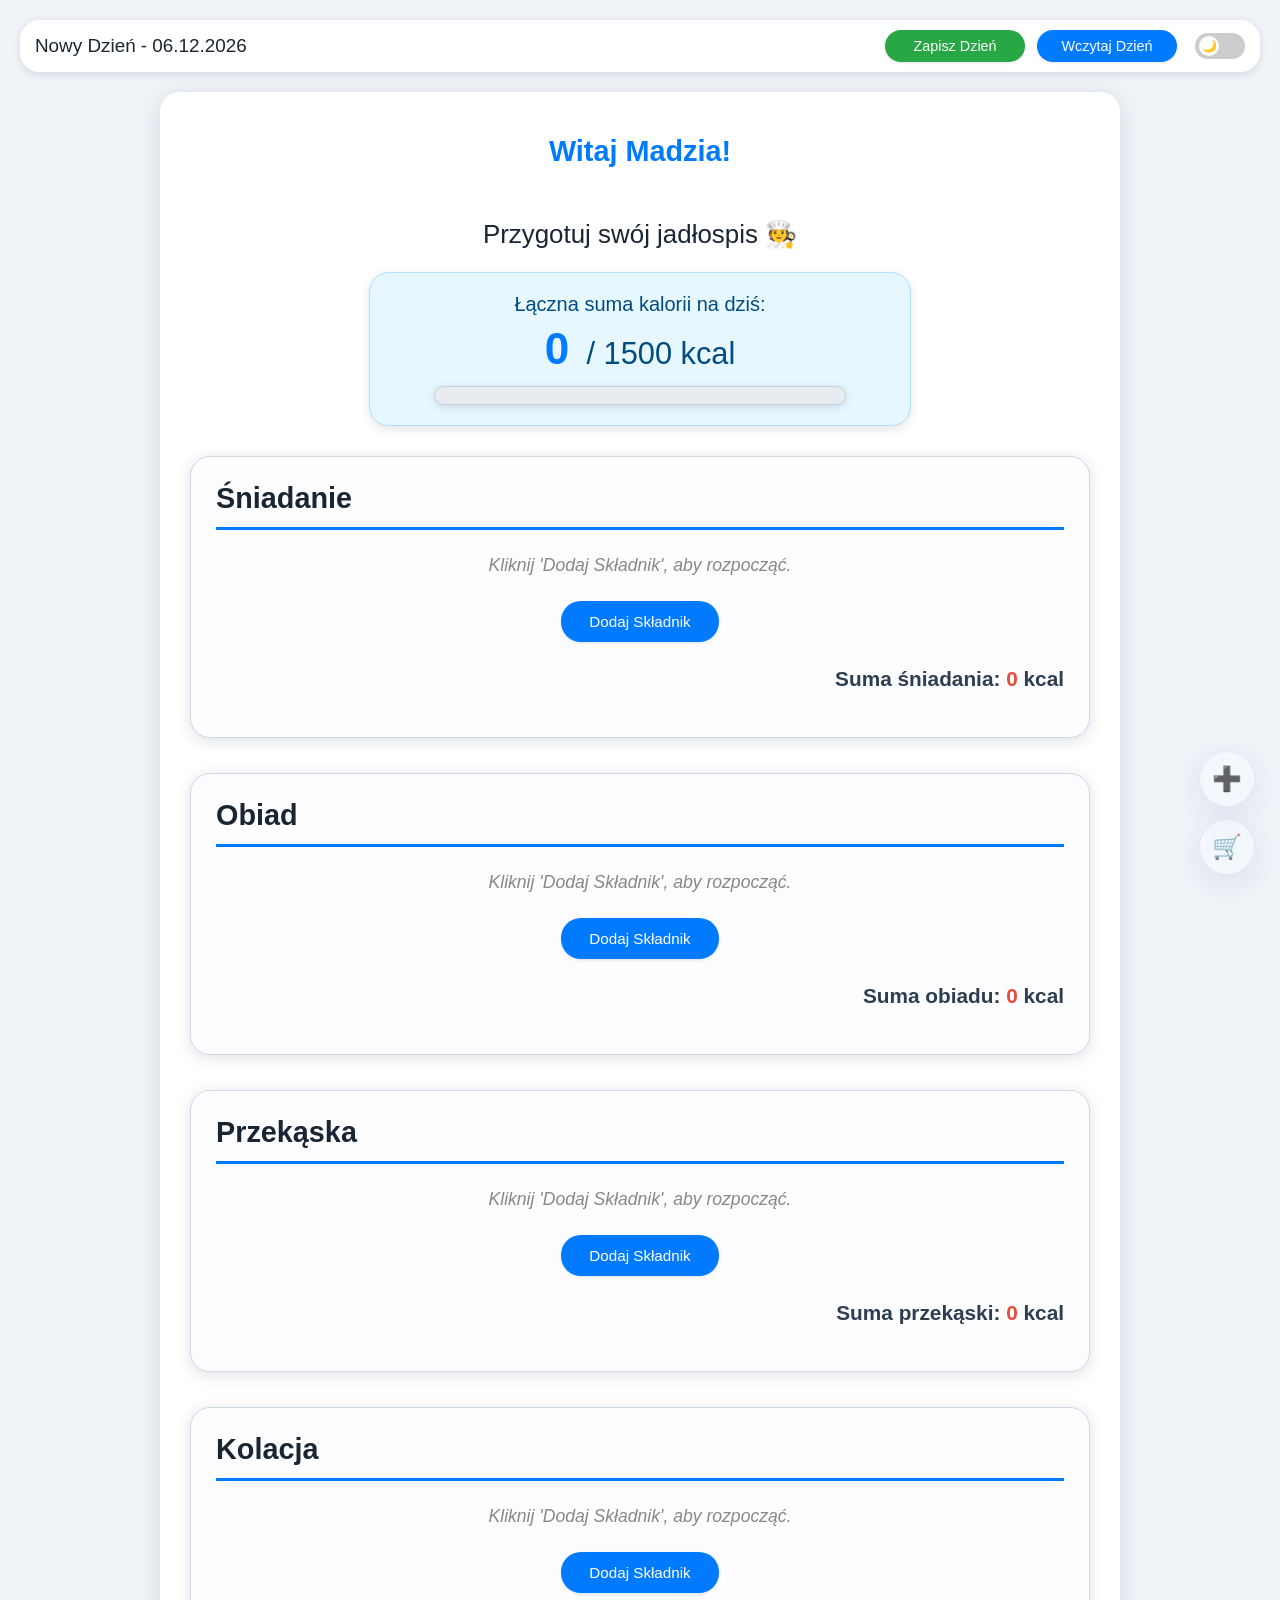
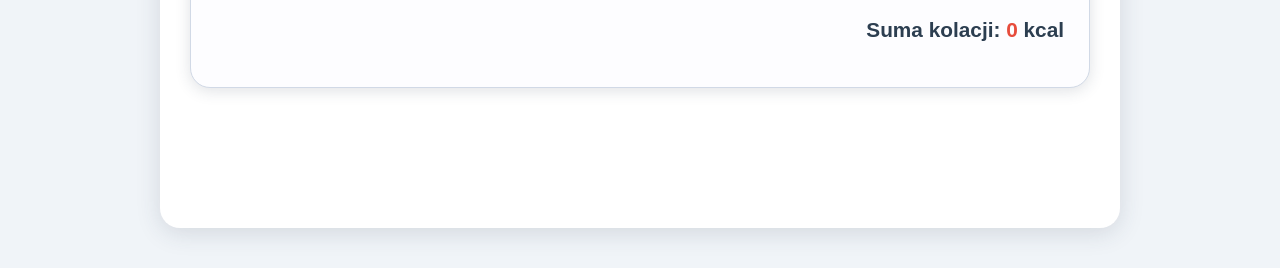
==== commit 7428752f: "update part 5" ====
--- a/index.html
+++ b/index.html
@@ -7,6 +7,9 @@
     <link rel="stylesheet" href="style.css">
 </head>
 <body>
+
+<!-- TOAST - Powiadomienia -->
+<div id="toast" class="toast"></div>
 
 <div class="top-bar">
     <div id="app-header" class="app-header">Nowy Dzień - ...</div>
@@ -34,9 +37,14 @@
     <div class="daily-total-calories">
         <p>Łączna suma kalorii na dziś:
             <span class="calorie-values">
-                <span id="dzienna-suma-aktualna">0</span><span class="limit-text"> / <span id="dzienna-suma-limit">1500</span> kcal</span>
+                <span id="dzienna-suma-aktualna">0</span>
+                <span class="limit-text"> / <span id="dzienna-suma-limit">1500</span> kcal</span>
             </span>
         </p>
+        <!-- PROGRESS BAR -->
+        <div class="progress-bar-wrapper">
+            <div id="progress-bar" class="progress-bar"></div>
+        </div>
     </div>
 
     <div id="custom-ingredient-modal" class="modal">
@@ -77,8 +85,7 @@
     <div id="shopping-list-modal" class="modal">
         <div class="modal-content">
             <h3>Lista Zakupów</h3>
-            <ul id="modal-shopping-list-display">
-            </ul>
+            <ul id="modal-shopping-list-display"></ul>
             <div class="modal-buttons">
                 <button type="button" id="modal-save-shopping-list-button" class="action-button">Zapisz Listę</button>
                 <button type="button" id="close-shopping-list-modal-button" class="action-button">Zamknij</button>
@@ -89,6 +96,7 @@
     <div class="meal-section" id="sniadanie-sekcja">
         <h2>Śniadanie</h2>
         <div class="ingredients-container" id="sniadanie-skladniki"></div>
+        <div class="empty-state" id="empty-sniadanie"></div>
         <button type="button" class="add-ingredient-btn action-button" onclick="dodajSkladnik('sniadanie')">Dodaj Składnik</button>
         <p class="total-calories">Suma śniadania: <span id="sniadanie-kalorie-suma">0</span> kcal</p>
     </div>
@@ -96,6 +104,7 @@
     <div class="meal-section" id="obiad-sekcja">
         <h2>Obiad</h2>
         <div class="ingredients-container" id="obiad-skladniki"></div>
+        <div class="empty-state" id="empty-obiad"></div>
         <button type="button" class="add-ingredient-btn action-button" onclick="dodajSkladnik('obiad')">Dodaj Składnik</button>
         <p class="total-calories">Suma obiadu: <span id="obiad-kalorie-suma">0</span> kcal</p>
     </div>
@@ -103,6 +112,7 @@
     <div class="meal-section" id="przekaska-sekcja">
         <h2>Przekąska</h2>
         <div class="ingredients-container" id="przekaska-skladniki"></div>
+        <div class="empty-state" id="empty-przekaska"></div>
         <button type="button" class="add-ingredient-btn action-button" onclick="dodajSkladnik('przekaska')">Dodaj Składnik</button>
         <p class="total-calories">Suma przekąski: <span id="przekaska-kalorie-suma">0</span> kcal</p>
     </div>
@@ -110,6 +120,7 @@
     <div class="meal-section" id="kolacja-sekcja">
         <h2>Kolacja</h2>
         <div class="ingredients-container" id="kolacja-skladniki"></div>
+        <div class="empty-state" id="empty-kolacja"></div>
         <button type="button" class="add-ingredient-btn action-button" onclick="dodajSkladnik('kolacja')">Dodaj Składnik</button>
         <p class="total-calories">Suma kolacji: <span id="kolacja-kalorie-suma">0</span> kcal</p>
     </div>
@@ -117,6 +128,7 @@
     <div id="shopping-list-section">
         <div id="shopping-list-container" style="display: none;">
             <h3>Lista Zakupów:</h3>
+            <div class="empty-state" id="empty-shopping-list"></div>
             <ul id="shopping-list-display"></ul>
             <button type="button" id="save-shopping-list-button" class="action-button" style="display: none;">Zapisz Listę Zakupów</button>
         </div>
--- a/style.css
+++ b/style.css
@@ -11,13 +11,13 @@
     --button-cancel-hover-bg-light: #545b62; --button-remove-bg-light: #dc3545;
     --button-remove-hover-bg-light: #c82333;
 
-    /* Kolory dla FAB i powiązanych akcji */
-    --button-shopping-actions-bg-light: #6f42c1; /* Fioletowy dla FAB listy zakupów */
+    /* Kolory dla FAB i powiązanych akcji - NIE UŻYWAMY do glassmorphism */
+    --button-shopping-actions-bg-light: #6f42c1;
     --button-shopping-actions-hover-bg-light: #5a2fa3;
-    --button-custom-add-bg-light: #ffc107; /* Żółty dla FAB dodawania własnego */
+    --button-custom-add-bg-light: #ffc107;
     --button-custom-add-hover-bg-light: #e0a800;
-    --fab-custom-add-icon-color-light: #212529; /* Ciemna ikona na żółtym */
-    --fab-shopping-list-icon-color-light: #ffffff; /* Biała ikona na fioletowym */
+    --fab-custom-add-icon-color-light: #212529;
+    --fab-shopping-list-icon-color-light: #ffffff;
 
     --daily-total-bg-light: #e6f7ff;
     --daily-total-border-light: #b3e0ff; --daily-total-text-light: #004c80;
@@ -31,6 +31,10 @@
     --button-border-radius: 20px;
     --greeting-name-color-light: var(--accent-color-light);
 
+    /* Glassmorphism dla FAB */
+    --fab-glass-bg-light: rgba(255, 255, 255, 0.30);
+    --fab-glass-border-light: rgba(200, 200, 255, 0.35);
+
     /* Ciemny motyw */
     --bg-color-dark: #121212; --container-bg-color-dark: #1e1e1e; --section-bg-color-dark: #2a2a2a;
     --text-color-dark: #e0e0e0; --header-text-color-dark: #ffffff; --accent-color-dark: #36a1ff;
@@ -43,13 +47,16 @@
     --button-cancel-hover-bg-dark: #616161; --button-remove-bg-dark: #f44336;
     --button-remove-hover-bg-dark: #d32f2f;
 
-    /* Kolory dla FAB i powiązanych akcji w trybie ciemnym */
+    /* FAB Glassmorphism Dark */
+    --fab-glass-bg-dark: rgba(40, 40, 60, 0.50);
+    --fab-glass-border-dark: rgba(60, 60, 80, 0.60);
+
     --button-shopping-actions-bg-dark: #9370db;
     --button-shopping-actions-hover-bg-dark: #825fbf;
     --button-custom-add-bg-dark: #ffca28;
     --button-custom-add-hover-bg-dark: #ffb300;
-    --fab-custom-add-icon-color-dark: #212529; /* Ciemna ikona na żółtym */
-    --fab-shopping-list-icon-color-dark: #ffffff; /* Biała ikona na fioletowym */
+    --fab-custom-add-icon-color-dark: #ffffff;
+    --fab-shopping-list-icon-color-dark: #ffffff;
 
     --daily-total-bg-dark: #212936;
     --daily-total-border-dark: #37474f; --daily-total-text-dark: #90cdf4;
@@ -77,6 +84,8 @@
     --button-custom-add-bg: var(--button-custom-add-bg-light); --button-custom-add-hover-bg: var(--button-custom-add-hover-bg-light);
     --fab-custom-add-icon-color: var(--fab-custom-add-icon-color-light);
     --fab-shopping-list-icon-color: var(--fab-shopping-list-icon-color-light);
+    --fab-glass-bg: var(--fab-glass-bg-light);
+    --fab-glass-border: var(--fab-glass-border-light);
     --daily-total-bg: var(--daily-total-bg-light); --daily-total-border: var(--daily-total-border-light);
     --daily-total-text: var(--daily-total-text-light); --daily-total-span: var(--daily-total-span-light);
     --shadow-color: var(--shadow-color-light); --input-bg-color: var(--input-bg-color-light);
@@ -102,6 +111,8 @@
     --button-custom-add-bg: var(--button-custom-add-bg-dark); --button-custom-add-hover-bg: var(--button-custom-add-hover-bg-dark);
     --fab-custom-add-icon-color: var(--fab-custom-add-icon-color-dark);
     --fab-shopping-list-icon-color: var(--fab-shopping-list-icon-color-dark);
+    --fab-glass-bg: var(--fab-glass-bg-dark);
+    --fab-glass-border: var(--fab-glass-border-dark);
     --daily-total-bg: var(--daily-total-bg-dark); --daily-total-border: var(--daily-total-border-dark);
     --daily-total-text: var(--daily-total-text-dark); --daily-total-span: var(--daily-total-span-dark);
     --shadow-color: var(--shadow-color-dark); --input-bg-color: var(--input-bg-color-dark);
@@ -276,7 +287,6 @@
 
 .ingredient-row .input-group {
     display: flex; flex-direction: column;
-    flex: 1 1 180px;
     min-width: 130px;
     gap: 4px;
 }
@@ -286,7 +296,7 @@
 }
 .ingredient-row select {
     appearance: none; -webkit-appearance: none; -moz-appearance: none;
-    background-image: url('data:image/svg+xml;charset=US-ASCII,%3Csvg%20xmlns%3D%22http%3A%2F%2Fwww.w3.org%2F2000%2Fsvg%22%20width%3D%22292.4%22%20height%3D%22292.4%22%3E%3Cpath%20fill%3D%22%232c3e50%22%20d%3D%22M287%2069.4a17.6%2017.6%200%200%200-13-5.4H18.4c-5%200-9.3%201.8-12.9%205.4A17.6%2017.6%200%200%200%200%2082.2c0%205%201.8%209.3%205.4%2012.9l128%20127.9c3.6%203.6%207.8%205.4%2012.8%205.4s9.2-1.8%2012.8-5.4L287%2095c3.5-3.5%205.4-7.8%205.4-12.8%200-5-1.9-9.2-5.5-12.8z%22%2F%3E%3C%2Fsvg%3E');
+    background-image: url('data:image/svg+xml;charset=US-ASCII,%3Csvg%20xmlns%3D%22http%3A%2F%2Fwww.w3.org%2Fsvg%22%20width%3D%22292.4%22%20height%3D%22292.4%22%3E%3Cpath%20fill%3D%22%232c3e50%22%20d%3D%22M287%2069.4a17.6%2017.6%200%200%200-13-5.4H18.4c-5%200-9.3%201.8-12.9%205.4A17.6%2017.6%200%200%200%200%2082.2c0%205%201.8%209.3%205.4%2012.9l128%20127.9c3.6%203.6%207.8%205.4%2012.8%205.4s9.2-1.8%2012.8-5.4L287%2095c3.5-3.5%205.4-7.8%205.4-12.8%200-5-1.9-9.2-5.5-12.8z%22%2F%3E%3C%2Fsvg%3E');
     background-repeat: no-repeat;
     background-position: right 12px center;
     background-size: 10px 10px;
@@ -294,7 +304,7 @@
     width: 100%;
 }
 body.dark-mode .ingredient-row select {
-    background-image: url('data:image/svg+xml;charset=US-ASCII,%3Csvg%20xmlns%3D%22http%3A%2F%2Fwww.w3.org%2F2000%2Fsvg%22%20width%3D%22292.4%22%20height%3D%22292.4%22%3E%3Cpath%20fill%3D%22%23e0e0e0%22%20d%3D%22M287%2069.4a17.6%2017.6%200%200%200-13-5.4H18.4c-5%200-9.3%201.8-12.9%205.4A17.6%2017.6%200%200%200%200%2082.2c0%205%201.8%209.3%205.4%2012.9l128%20127.9c3.6%203.6%207.8%205.4%2012.8%205.4s9.2-1.8%2012.8-5.4L287%2095c3.5-3.5%205.4-7.8%205.4-12.8%200-5-1.9-9.2-5.5-12.8z%22%2F%3E%3C%2Fsvg%3E');
+    background-image: url('data:image/svg+xml;charset=US-ASCII,%3Csvg%20xmlns%3D%22http%3A%2F%2Fwww.w3.org%2Fsvg%22%20width%3D%22292.4%22%20height%3D%22292.4%22%3E%3Cpath%20fill%3D%22%23e0e0e0%22%20d%3D%22M287%2069.4a17.6%2017.6%200%200%200-13-5.4H18.4c-5%200-9.3%201.8-12.9%205.4A17.6%2017.6%200%200%200%200%2082.2c0%205%201.8%209.3%205.4%2012.9l128%20127.9c3.6%203.6%207.8%205.4%2012.8%205.4s9.2-1.8%2012.8-5.4L287%2095c3.5-3.5%205.4-7.8%205.4-12.8%200-5-1.9-9.2-5.5-12.8z%22%2F%3E%3C%2Fsvg%3E');
 }
 .ingredient-row select optgroup { font-weight: bold; font-style: italic; color: var(--optgroup-label-color); }
 .ingredient-row select option { background-color: var(--input-bg-color); color: var(--text-color); }
@@ -346,6 +356,47 @@
 #save-shopping-list-button:hover {
     background-color: var(--button-shopping-actions-hover-bg); /* Użycie zmiennej dla spójności */
 }
+
+/* --- GLASSMORPHISM DLA FAB --- */
+.fab-container .action-button,
+#fab-open-custom-ingredient,
+#fab-generate-shopping-list {
+    background: var(--fab-glass-bg);
+    border: 1.5px solid var(--fab-glass-border);
+    box-shadow: 0 8px 32px 0 rgba(31, 38, 135, 0.10);
+    backdrop-filter: blur(9px) saturate(150%);
+    -webkit-backdrop-filter: blur(9px) saturate(150%);
+    color: var(--fab-shopping-list-icon-color);
+    transition: background 0.3s, border 0.3s, box-shadow 0.3s, color 0.3s;
+}
+#fab-open-custom-ingredient {
+    color: var(--fab-custom-add-icon-color);
+}
+#fab-generate-shopping-list {
+    color: var(--fab-shopping-list-icon-color);
+}
+body.dark-mode .fab-container .action-button,
+body.dark-mode #fab-open-custom-ingredient,
+body.dark-mode #fab-generate-shopping-list {
+    background: var(--fab-glass-bg);
+    border: 1.5px solid var(--fab-glass-border);
+    color: var(--fab-shopping-list-icon-color);
+}
+body.dark-mode #fab-open-custom-ingredient {
+    color: var(--fab-custom-add-icon-color);
+}
+body.dark-mode #fab-generate-shopping-list {
+    color: var(--fab-shopping-list-icon-color);
+}
+
+/* Spraw by SVG ikony były kolorowane przez color z rodzica */
+.fab-container .action-button svg,
+.fab-container .action-button svg path {
+    fill: currentColor !important;
+    color: inherit !important;
+    transition: fill 0.2s, color 0.2s;
+}
+/* --- END GLASSMORPHISM DLA FAB --- */
 
 /* Floating Action Buttons Container */
 .fab-container {
@@ -370,25 +421,17 @@
     justify-content: center;
     align-items: center;
 }
-#fab-open-custom-ingredient {
-    background-color: var(--button-custom-add-bg);
-    color: var(--fab-custom-add-icon-color);
-}
-#fab-open-custom-ingredient:hover {
-    background-color: var(--button-custom-add-hover-bg);
-}
-
-#fab-generate-shopping-list {
-    background-color: var(--button-shopping-actions-bg);
-    color: var(--fab-shopping-list-icon-color);
-}
+
+#fab-open-custom-ingredient:hover,
 #fab-generate-shopping-list:hover {
-    background-color: var(--button-shopping-actions-hover-bg);
+    background: color-mix(in srgb, var(--fab-glass-bg) 85%, #fff 15%);
+    border-color: color-mix(in srgb, var(--fab-glass-border) 85%, #fff 15%);
+    box-shadow: 0 4px 20px 4px rgba(31, 38, 135, 0.16);
 }
 
 /* Modal dla listy zakupów (jeśli będzie potrzebny w przyszłości, style są gotowe) */
 #modal-shopping-list-display {
-    list-style-type: "\1F6D2\00a0 "; /* Użycie unicode dla ikony koszyka */
+    list-style-type: "\1F6D2\00a0 ";
     padding-left: 25px;
     margin-top: 15px;
     margin-bottom: 20px;
@@ -402,25 +445,23 @@
     font-size: 1.05em;
     line-height: 1.6;
 }
-#modal-save-shopping-list-button { /* Przycisk zapisu w modalu */
+#modal-save-shopping-list-button {
     background-color: var(--button-shopping-actions-bg);
 }
 #modal-save-shopping-list-button:hover {
     background-color: var(--button-shopping-actions-hover-bg);
 }
-#close-shopping-list-modal-button { /* Przycisk zamknięcia modala */
+#close-shopping-list-modal-button {
     background-color: var(--button-cancel-bg);
 }
 #close-shopping-list-modal-button:hover {
     background-color: var(--button-cancel-hover-bg);
 }
-
 
 @media (max-width: 767px) {
     .top-bar {
         flex-direction: column; gap: 12px; padding: 10px; align-items: stretch;
     }
-    /* .app-header text-align: center; jest już globalnie zdefiniowane */
     .top-bar-controls {
         width: 100%; display: flex;
         flex-direction: column;
@@ -435,9 +476,7 @@
         min-width: 120px;
         padding: 8px 10px;
     }
-    .theme-switch-wrapper { margin-left: 0; margin-top: 0; } /* Wyśrodkowanie przez rodzica */
-
-
+    .theme-switch-wrapper { margin-left: 0; margin-top: 0; }
     .ingredient-row {
         flex-direction: column;
         align-items: stretch;
@@ -449,7 +488,6 @@
         flex-grow: 0;
         margin-bottom: 0;
     }
-
     .ingredient-row input[type="number"].grams-input {
         max-width: 100%;
     }
@@ -474,11 +512,9 @@
         flex-grow: 0;
         flex-shrink: 0;
     }
-
     .modal-content { padding: 20px; }
     .modal-buttons { flex-direction: column; }
     .modal-buttons button { width:100%; max-width: none; }
-
     .fab-container {
         bottom: 15px;
         right: 15px;
@@ -491,4 +527,96 @@
         line-height: 50px;
     }
 }
+/* Zmiany dla szerokich ekranów */
+@media (min-width: 768px) {
+    .top-bar {
+        flex-direction: row;
+        align-items: center;
+        gap: 24px;
+    }
+
+    .app-header {
+        flex-basis: auto;
+        margin-bottom: 0;
+        text-align: left; /* Jeśli chcesz na środku zostaw center */
+        min-width: 230px;
+        font-size: 1.18em;
+    }
+
+    .top-bar-controls {
+        flex-direction: row;
+        align-items: center;
+        width: auto;
+        gap: 18px;
+        flex-shrink: 0;
+    }
+    .top-bar-actions-group {
+        flex-direction: row;
+        gap: 12px;
+        flex-grow: 0;
+    }
+    /* Szerokość przycisków "Zapisz Dzień" i "Wczytaj Dzień" */
+    #save-button,
+    #load-button-label {
+        min-width: 140px;
+        max-width: 140px;
+        width: 140px;
+        text-align: center;
+        flex-grow: 0;
+        flex-shrink: 0;
+        white-space: nowrap;
+        padding-left: 0;
+        padding-right: 0;
+    }
+}
+.toast {
+    visibility: hidden;
+    min-width: 220px;
+    background: #323232;
+    color: #fff;
+    text-align: center;
+    border-radius: 12px;
+    padding: 12px 20px;
+    position: fixed;
+    left: 50%;
+    bottom: 40px;
+    transform: translateX(-50%);
+    font-size: 1.1em;
+    z-index: 3000;
+    opacity: 0;
+    transition: opacity 0.5s, visibility 0.5s;
+    box-shadow: 0 3px 15px rgba(44,62,80,0.15);
+}
+.toast.show {
+    visibility: visible;
+    opacity: 1;
+}
+.toast.toast-success { background: #28a745; }
+.toast.toast-error { background: #d32f2f; }
+
+.progress-bar-wrapper {
+    width: 100%; max-width: 410px; margin: 12px auto 0 auto; height: 17px;
+    background: #e9ecef;
+    border-radius: 11px;
+    overflow: hidden;
+    box-shadow: 0 2px 8px var(--shadow-color);
+    border: 1px solid #c3d0e0;
+}
+.progress-bar {
+    height: 100%;
+    background: linear-gradient(90deg, #007bff 70%, #42e5a8 100%);
+    width: 0%;
+    transition: width 0.5s, background 0.4s;
+}
+.progress-bar.exceeded {
+    background: linear-gradient(90deg, #d32f2f 50%, #ffb347 100%);
+}
+
+.empty-state {
+    text-align: center;
+    color: #888;
+    font-style: italic;
+    margin: 10px 0 15px 0;
+    font-size: 1.1em;
+}
 input[type="file"]#load-file-input { display: none; }
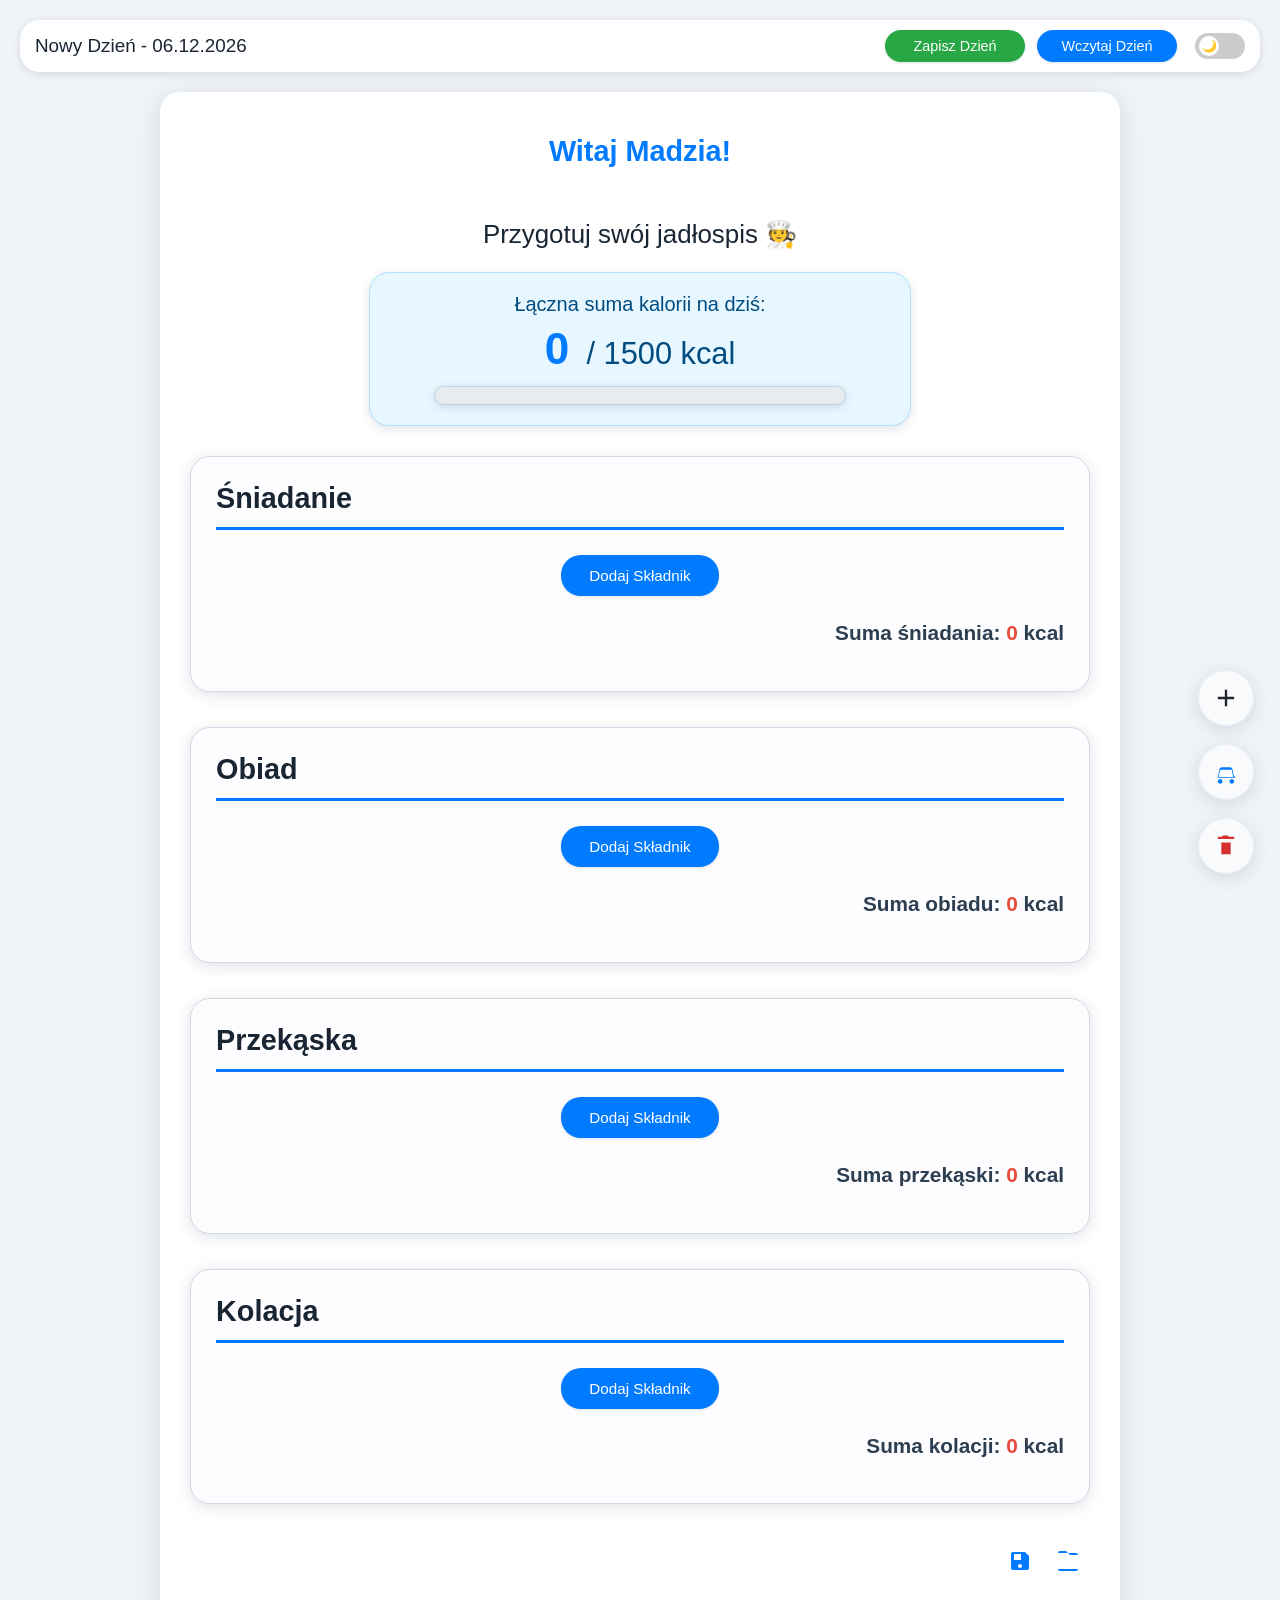
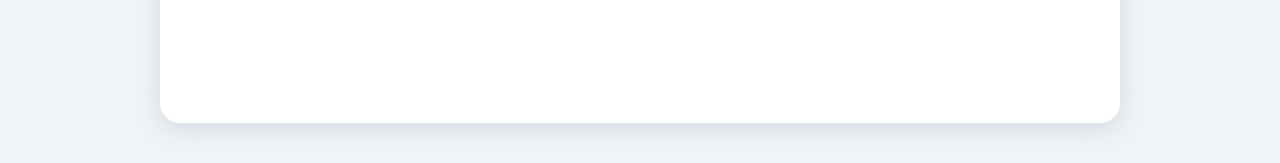
==== commit 867eb640: "update part 5" ====
--- a/index.html
+++ b/index.html
@@ -47,6 +47,7 @@
         </div>
     </div>
 
+    <!-- MODAL: Dodawanie własnego składnika -->
     <div id="custom-ingredient-modal" class="modal">
         <div class="modal-content">
             <h3>Dodaj Własny Składnik</h3>
@@ -71,6 +72,7 @@
         </div>
     </div>
 
+    <!-- MODAL: Wybór daty -->
     <div id="date-picker-modal" class="modal">
         <div class="modal-content">
             <h3>Wybierz datę dla jadłospisu:</h3>
@@ -82,6 +84,7 @@
         </div>
     </div>
 
+    <!-- MODAL: Lista zakupów -->
     <div id="shopping-list-modal" class="modal">
         <div class="modal-content">
             <h3>Lista Zakupów</h3>
@@ -93,6 +96,18 @@
         </div>
     </div>
 
+    <!-- MODAL: Szablony jadłospisów -->
+    <div id="templates-modal" class="modal">
+        <div class="modal-content">
+            <h3>Szablony Jadłospisu</h3>
+            <div id="templates-list"></div>
+            <div class="modal-buttons">
+                <button type="button" id="close-templates-modal-button" class="action-button">Zamknij</button>
+            </div>
+        </div>
+    </div>
+
+    <!-- Sekcje posiłków -->
     <div class="meal-section" id="sniadanie-sekcja">
         <h2>Śniadanie</h2>
         <div class="ingredients-container" id="sniadanie-skladniki"></div>
@@ -100,7 +115,6 @@
         <button type="button" class="add-ingredient-btn action-button" onclick="dodajSkladnik('sniadanie')">Dodaj Składnik</button>
         <p class="total-calories">Suma śniadania: <span id="sniadanie-kalorie-suma">0</span> kcal</p>
     </div>
-
     <div class="meal-section" id="obiad-sekcja">
         <h2>Obiad</h2>
         <div class="ingredients-container" id="obiad-skladniki"></div>
@@ -108,7 +122,6 @@
         <button type="button" class="add-ingredient-btn action-button" onclick="dodajSkladnik('obiad')">Dodaj Składnik</button>
         <p class="total-calories">Suma obiadu: <span id="obiad-kalorie-suma">0</span> kcal</p>
     </div>
-
     <div class="meal-section" id="przekaska-sekcja">
         <h2>Przekąska</h2>
         <div class="ingredients-container" id="przekaska-skladniki"></div>
@@ -116,7 +129,6 @@
         <button type="button" class="add-ingredient-btn action-button" onclick="dodajSkladnik('przekaska')">Dodaj Składnik</button>
         <p class="total-calories">Suma przekąski: <span id="przekaska-kalorie-suma">0</span> kcal</p>
     </div>
-
     <div class="meal-section" id="kolacja-sekcja">
         <h2>Kolacja</h2>
         <div class="ingredients-container" id="kolacja-skladniki"></div>
@@ -125,6 +137,19 @@
         <p class="total-calories">Suma kolacji: <span id="kolacja-kalorie-suma">0</span> kcal</p>
     </div>
 
+    <!-- Szablony - sekcja przycisków -->
+    <div style="text-align:right; margin-bottom:30px;">
+        <button type="button" id="save-template-btn" class="icon-action-btn" title="Zapisz jako szablon">
+            <!-- Ikona dyskietki/floppy SVG -->
+            <svg xmlns="http://www.w3.org/2000/svg" viewBox="0 0 24 24"><path d="M17 3H5c-1.1 0-2 .9-2 2v14c0 1.1.9 2 2 2h14c1.1 0 2-.9 2-2V7l-4-4zm-5 16c-1.1 0-2-.9-2-2s.9-2 2-2 2 .9 2 2-.9 2-2 2zm3-8H6V5h7v6z"/></svg>
+        </button>
+        <button type="button" id="load-template-btn" class="icon-action-btn" title="Wczytaj z szablonu">
+            <!-- Ikona folderu SVG -->
+            <svg xmlns="http://www.w3.org/2000/svg" viewBox="0 0 24 24"><path d="M10 4H2v16h20V6h-8l-2-2zM2 20V4c0-1.1.9-2 2-2h6l2 2h8c1.1 0 2 .9 2 2v14c0 1.1-.9 2-2 2H4c-1.1 0-2-.9-2-2z"/></svg>
+        </button>
+    </div>
+
+    <!-- Sekcja listy zakupów -->
     <div id="shopping-list-section">
         <div id="shopping-list-container" style="display: none;">
             <h3>Lista Zakupów:</h3>
@@ -133,12 +158,22 @@
             <button type="button" id="save-shopping-list-button" class="action-button" style="display: none;">Zapisz Listę Zakupów</button>
         </div>
     </div>
-
 </div>
 
+<!-- Floating Action Buttons (FAB) -->
 <div class="fab-container">
-    <button type="button" id="fab-open-custom-ingredient" class="action-button" title="Dodaj własny składnik">➕</button>
-    <button type="button" id="fab-generate-shopping-list" class="action-button" title="Generuj listę zakupów">🛒</button>
+    <button type="button" id="fab-open-custom-ingredient" class="fab-btn fab-add" title="Dodaj własny składnik">
+        <!-- Ikona plusa SVG -->
+        <svg xmlns="http://www.w3.org/2000/svg" viewBox="0 0 24 24"><path d="M19 13H13V19H11V13H5V11H11V5H13V11H19V13Z"/></svg>
+    </button>
+    <button type="button" id="fab-generate-shopping-list" class="fab-btn fab-shopping" title="Generuj listę zakupów">
+        <!-- Ikona koszyka SVG -->
+        <svg xmlns="http://www.w3.org/2000/svg" viewBox="0 0 24 24"><path d="M7 18c-1.1 0-1.99.9-1.99 2S5.9 22 7 22s2-.9 2-2-.9-2-2-2zm10 0c-1.1 0-2 .9-2 2s.9 2 2 2 2-.9 2-2-.9-2-2-2zm1.83-2.25l-1.35-6.29A2.003 2.003 0 0 0 15.54 8h-7.08c-.88 0-1.65.58-1.94 1.42l-1.35 6.29A1 1 0 0 0 5 17h14c.55 0 1-.45 1-1 0-.15-.03-.29-.08-.42zM7.16 10h9.68l1.22 5.64c.06.28-.11.56-.39.61-.02 0-.03.01-.05.01H6.17c-.28 0-.5-.22-.5-.5 0-.03 0-.05.01-.08L7.16 10z"/></svg>
+    </button>
+    <button type="button" id="fab-clear-localstorage" class="fab-btn fab-trash" title="Wyczyść wszystkie dane lokalne">
+        <!-- Ikona kosza SVG -->
+        <svg xmlns="http://www.w3.org/2000/svg" viewBox="0 0 24 24"><path d="M16 9v10H8V9h8m-1.5-6h-5l-1 1H5v2h14V4h-4.5l-1-1z"/></svg>
+    </button>
 </div>
 
 <script src="script.js"></script>
--- a/style.css
+++ b/style.css
@@ -10,17 +10,7 @@
     --button-load-hover-bg-light: #005ec4; --button-cancel-bg-light: #6c757d;
     --button-cancel-hover-bg-light: #545b62; --button-remove-bg-light: #dc3545;
     --button-remove-hover-bg-light: #c82333;
-
-    /* Kolory dla FAB i powiązanych akcji - NIE UŻYWAMY do glassmorphism */
-    --button-shopping-actions-bg-light: #6f42c1;
-    --button-shopping-actions-hover-bg-light: #5a2fa3;
-    --button-custom-add-bg-light: #ffc107;
-    --button-custom-add-hover-bg-light: #e0a800;
-    --fab-custom-add-icon-color-light: #212529;
-    --fab-shopping-list-icon-color-light: #ffffff;
-
-    --daily-total-bg-light: #e6f7ff;
-    --daily-total-border-light: #b3e0ff; --daily-total-text-light: #004c80;
+    --daily-total-bg-light: #e6f7ff; --daily-total-border-light: #b3e0ff; --daily-total-text-light: #004c80;
     --daily-total-span-light: var(--accent-color-light); --shadow-color-light: rgba(44, 62, 80, 0.15);
     --input-bg-color-light: #fff; --input-border-color-light: #b0bec5; --input-focus-border-light: var(--accent-color-light);
     --theme-toggle-track-bg-light: #ccc; --theme-toggle-slider-light: #fff; --theme-toggle-icon-light: "🌙";
@@ -30,11 +20,12 @@
     --custom-list-item-bg-light: #e9ecef; --optgroup-label-color-light: #0056b3;
     --button-border-radius: 20px;
     --greeting-name-color-light: var(--accent-color-light);
-
     /* Glassmorphism dla FAB */
-    --fab-glass-bg-light: rgba(255, 255, 255, 0.30);
-    --fab-glass-border-light: rgba(200, 200, 255, 0.35);
-
+    --fab-glass-bg-light: rgba(255, 255, 255, 0.50);
+    --fab-glass-border-light: rgba(200, 200, 255, 0.28);
+    --fab-add-color-light: #212529;
+    --fab-shopping-color-light: #007bff;
+    --fab-trash-color-light: #d32f2f;
     /* Ciemny motyw */
     --bg-color-dark: #121212; --container-bg-color-dark: #1e1e1e; --section-bg-color-dark: #2a2a2a;
     --text-color-dark: #e0e0e0; --header-text-color-dark: #ffffff; --accent-color-dark: #36a1ff;
@@ -46,18 +37,11 @@
     --button-load-hover-bg-dark: #1976d2; --button-cancel-bg-dark: #757575;
     --button-cancel-hover-bg-dark: #616161; --button-remove-bg-dark: #f44336;
     --button-remove-hover-bg-dark: #d32f2f;
-
-    /* FAB Glassmorphism Dark */
     --fab-glass-bg-dark: rgba(40, 40, 60, 0.50);
-    --fab-glass-border-dark: rgba(60, 60, 80, 0.60);
-
-    --button-shopping-actions-bg-dark: #9370db;
-    --button-shopping-actions-hover-bg-dark: #825fbf;
-    --button-custom-add-bg-dark: #ffca28;
-    --button-custom-add-hover-bg-dark: #ffb300;
-    --fab-custom-add-icon-color-dark: #ffffff;
-    --fab-shopping-list-icon-color-dark: #ffffff;
-
+    --fab-glass-border-dark: rgba(60, 60, 80, 0.32);
+    --fab-add-color-dark: #fff;
+    --fab-shopping-color-dark: #36a1ff;
+    --fab-trash-color-dark: #ff7171;
     --daily-total-bg-dark: #212936;
     --daily-total-border-dark: #37474f; --daily-total-text-dark: #90cdf4;
     --daily-total-span-dark: var(--accent-color-dark); --shadow-color-dark: rgba(0,0,0,0.4);
@@ -73,19 +57,15 @@
     --section-bg-color: var(--section-bg-color-light); --text-color: var(--text-color-light);
     --header-text-color: var(--header-text-color-light); --accent-color: var(--accent-color-light);
     --accent-hover-color: var(--accent-hover-color-light); --border-color: var(--border-color-light);
-    --calorie-color: var(--calorie-color-light);
-    --calorie-exceeded-color: var(--calorie-exceeded-color-light);
+    --calorie-color: var(--calorie-color-light); --calorie-exceeded-color: var(--calorie-exceeded-color-light);
     --greeting-name-color: var(--greeting-name-color-light);
     --button-save-bg: var(--button-save-bg-light); --button-save-hover-bg: var(--button-save-hover-bg-light);
     --button-load-bg: var(--button-load-bg-light); --button-load-hover-bg: var(--button-load-hover-bg-light);
     --button-cancel-bg: var(--button-cancel-bg-light); --button-cancel-hover-bg: var(--button-cancel-hover-bg-light);
     --button-remove-bg: var(--button-remove-bg-light); --button-remove-hover-bg: var(--button-remove-hover-bg-light);
-    --button-shopping-actions-bg: var(--button-shopping-actions-bg-light); --button-shopping-actions-hover-bg: var(--button-shopping-actions-hover-bg-light);
-    --button-custom-add-bg: var(--button-custom-add-bg-light); --button-custom-add-hover-bg: var(--button-custom-add-hover-bg-light);
-    --fab-custom-add-icon-color: var(--fab-custom-add-icon-color-light);
-    --fab-shopping-list-icon-color: var(--fab-shopping-list-icon-color-light);
-    --fab-glass-bg: var(--fab-glass-bg-light);
-    --fab-glass-border: var(--fab-glass-border-light);
+    --fab-glass-bg: var(--fab-glass-bg-light); --fab-glass-border: var(--fab-glass-border-light);
+    --fab-add-color: var(--fab-add-color-light); --fab-shopping-color: var(--fab-shopping-color-light);
+    --fab-trash-color: var(--fab-trash-color-light);
     --daily-total-bg: var(--daily-total-bg-light); --daily-total-border: var(--daily-total-border-light);
     --daily-total-text: var(--daily-total-text-light); --daily-total-span: var(--daily-total-span-light);
     --shadow-color: var(--shadow-color-light); --input-bg-color: var(--input-bg-color-light);
@@ -100,19 +80,15 @@
     --section-bg-color: var(--section-bg-color-dark); --text-color: var(--text-color-dark);
     --header-text-color: var(--header-text-color-dark); --accent-color: var(--accent-color-dark);
     --accent-hover-color: var(--accent-hover-color-dark); --border-color: var(--border-color-dark);
-    --calorie-color: var(--calorie-color-dark);
-    --calorie-exceeded-color: var(--calorie-exceeded-color-dark);
+    --calorie-color: var(--calorie-color-dark); --calorie-exceeded-color: var(--calorie-exceeded-color-dark);
     --greeting-name-color: var(--greeting-name-color-dark);
     --button-save-bg: var(--button-save-bg-dark); --button-save-hover-bg: var(--button-save-hover-bg-dark);
     --button-load-bg: var(--button-load-bg-dark); --button-load-hover-bg: var(--button-load-hover-bg-dark);
     --button-cancel-bg: var(--button-cancel-bg-dark); --button-cancel-hover-bg: var(--button-cancel-hover-bg-dark);
     --button-remove-bg: var(--button-remove-bg-dark); --button-remove-hover-bg: var(--button-remove-hover-bg-dark);
-    --button-shopping-actions-bg: var(--button-shopping-actions-bg-dark); --button-shopping-actions-hover-bg: var(--button-shopping-actions-hover-bg-dark);
-    --button-custom-add-bg: var(--button-custom-add-bg-dark); --button-custom-add-hover-bg: var(--button-custom-add-hover-bg-dark);
-    --fab-custom-add-icon-color: var(--fab-custom-add-icon-color-dark);
-    --fab-shopping-list-icon-color: var(--fab-shopping-list-icon-color-dark);
-    --fab-glass-bg: var(--fab-glass-bg-dark);
-    --fab-glass-border: var(--fab-glass-border-dark);
+    --fab-glass-bg: var(--fab-glass-bg-dark); --fab-glass-border: var(--fab-glass-border-dark);
+    --fab-add-color: var(--fab-add-color-dark); --fab-shopping-color: var(--fab-shopping-color-dark);
+    --fab-trash-color: var(--fab-trash-color-dark);
     --daily-total-bg: var(--daily-total-bg-dark); --daily-total-border: var(--daily-total-border-dark);
     --daily-total-text: var(--daily-total-text-dark); --daily-total-span: var(--daily-total-span-dark);
     --shadow-color: var(--shadow-color-dark); --input-bg-color: var(--input-bg-color-dark);
@@ -122,6 +98,7 @@
     --modal-bg: var(--modal-bg-dark); --modal-content-bg: var(--modal-content-bg-dark);
     --custom-list-item-bg: var(--custom-list-item-bg-dark); --optgroup-label-color: var(--optgroup-label-color-dark);
 }
+
 body {
     font-family: var(--font-family); margin: 0; padding: 20px;
     background-color: var(--bg-color); color: var(--text-color);
@@ -141,6 +118,7 @@
     box-shadow: 0 0 0 2px color-mix(in srgb, var(--input-focus-border) 30%, transparent);
 }
 
+/* Przycisk zmiany motywu */
 .theme-switch-wrapper { display: flex; align-items: center; margin-left: auto; }
 .theme-switch { display: inline-block; height: 26px; position: relative; width: 50px; }
 .theme-switch input { display: none; }
@@ -158,6 +136,7 @@
 }
 input:checked + .slider:before { transform: translateX(23px); }
 
+/* Top bar i header */
 .top-bar {
     display: flex; flex-wrap: wrap;
     justify-content: space-between; align-items: center;
@@ -195,12 +174,81 @@
 .action-button:hover { transform: translateY(-1px); box-shadow: 0 2px 6px var(--shadow-color); }
 .action-button:active { transform: translateY(0px); box-shadow: 0 1px 3px var(--shadow-color); }
 
-
 #save-button { background-color: var(--button-save-bg); }
 #save-button:hover { background-color: var(--button-save-hover-bg); }
 #load-button-label { background-color: var(--button-load-bg); }
 #load-button-label:hover { background-color: var(--button-load-hover-bg); }
 
+input[type="file"]#load-file-input { display: none; }
+
+/* FABs */
+.fab-container {
+    position: fixed;
+    right: 26px;
+    bottom: 26px;
+    display: flex;
+    flex-direction: column;
+    align-items: flex-end;
+    gap: 18px;
+    z-index: 1000;
+}
+.fab-btn {
+    width: 56px;
+    height: 56px;
+    min-width: 56px;
+    min-height: 56px;
+    border-radius: 50%;
+    display: flex;
+    align-items: center;
+    justify-content: center;
+    background: var(--fab-glass-bg);
+    border: 1.5px solid var(--fab-glass-border);
+    box-shadow: 0 4px 18px var(--shadow-color);
+    cursor: pointer;
+    transition: background 0.22s, border 0.2s, color 0.2s, box-shadow 0.15s;
+    font-size: 1.7em;
+    color: var(--fab-add-color);
+    margin: 0;
+    padding: 0;
+}
+.fab-btn svg { width: 28px; height: 28px; fill: currentColor; pointer-events: none; }
+.fab-btn.fab-add { color: var(--fab-add-color); }
+.fab-btn.fab-shopping { color: var(--fab-shopping-color); }
+.fab-btn.fab-trash { color: var(--fab-trash-color); }
+.fab-btn:hover, .fab-btn:focus {
+    box-shadow: 0 8px 28px var(--shadow-color);
+    background: color-mix(in srgb, var(--fab-glass-bg) 92%, #fff 8%);
+    border-color: color-mix(in srgb, var(--fab-glass-border) 90%, #fff 10%);
+}
+.fab-btn:active { box-shadow: 0 2px 7px var(--shadow-color); }
+
+/* Przyciski ikonowe (np. dodaj szablon, wczytaj szablon) */
+.icon-action-btn {
+    background: none;
+    border: none;
+    cursor: pointer;
+    border-radius: 50%;
+    width: 44px;
+    height: 44px;
+    display: inline-flex;
+    align-items: center;
+    justify-content: center;
+    color: var(--accent-color);
+    transition: background 0.17s, color 0.17s;
+    font-size: 1.28em;
+}
+.icon-action-btn svg { width: 24px; height: 24px; fill: currentColor; pointer-events: none; }
+.icon-action-btn:hover, .icon-action-btn:focus {
+    background: rgba(0,0,0,0.07);
+    color: var(--accent-hover-color);
+}
+body.dark-mode .icon-action-btn { color: var(--accent-color-dark); }
+body.dark-mode .icon-action-btn:hover, body.dark-mode .icon-action-btn:focus {
+    background: rgba(44,62,80,0.14);
+    color: var(--accent-hover-color-dark);
+}
+
+/* Modale i snackbary */
 .modal {
     position: fixed; top: 0; left: 0; width: 100%; height: 100%;
     background-color: var(--modal-bg); display: none; justify-content: center; align-items: center;
@@ -220,7 +268,6 @@
 #custom-ingredient-modal-form div { display: flex; flex-direction: column; }
 #custom-ingredient-modal-form label { text-align: left; font-weight: 500; margin-bottom: 4px; font-size: 0.9em;}
 #custom-ingredient-modal-form input { width: 100%; }
-
 .modal-buttons { display: flex; justify-content: center; gap: 15px; margin-top:15px;}
 .modal-buttons button { flex-grow: 1; max-width: 200px; }
 
@@ -357,79 +404,7 @@
     background-color: var(--button-shopping-actions-hover-bg); /* Użycie zmiennej dla spójności */
 }
 
-/* --- GLASSMORPHISM DLA FAB --- */
-.fab-container .action-button,
-#fab-open-custom-ingredient,
-#fab-generate-shopping-list {
-    background: var(--fab-glass-bg);
-    border: 1.5px solid var(--fab-glass-border);
-    box-shadow: 0 8px 32px 0 rgba(31, 38, 135, 0.10);
-    backdrop-filter: blur(9px) saturate(150%);
-    -webkit-backdrop-filter: blur(9px) saturate(150%);
-    color: var(--fab-shopping-list-icon-color);
-    transition: background 0.3s, border 0.3s, box-shadow 0.3s, color 0.3s;
-}
-#fab-open-custom-ingredient {
-    color: var(--fab-custom-add-icon-color);
-}
-#fab-generate-shopping-list {
-    color: var(--fab-shopping-list-icon-color);
-}
-body.dark-mode .fab-container .action-button,
-body.dark-mode #fab-open-custom-ingredient,
-body.dark-mode #fab-generate-shopping-list {
-    background: var(--fab-glass-bg);
-    border: 1.5px solid var(--fab-glass-border);
-    color: var(--fab-shopping-list-icon-color);
-}
-body.dark-mode #fab-open-custom-ingredient {
-    color: var(--fab-custom-add-icon-color);
-}
-body.dark-mode #fab-generate-shopping-list {
-    color: var(--fab-shopping-list-icon-color);
-}
-
-/* Spraw by SVG ikony były kolorowane przez color z rodzica */
-.fab-container .action-button svg,
-.fab-container .action-button svg path {
-    fill: currentColor !important;
-    color: inherit !important;
-    transition: fill 0.2s, color 0.2s;
-}
-/* --- END GLASSMORPHISM DLA FAB --- */
-
-/* Floating Action Buttons Container */
-.fab-container {
-    position: fixed;
-    bottom: 25px;
-    right: 25px;
-    display: flex;
-    flex-direction: column;
-    gap: 12px;
-    z-index: 1000;
-}
-.fab-container .action-button {
-    width: 56px;
-    height: 56px;
-    padding: 0;
-    border-radius: 50%;
-    font-size: 1.5em;
-    line-height: 56px;
-    text-align: center;
-    box-shadow: 0 4px 12px var(--shadow-color);
-    display: flex;
-    justify-content: center;
-    align-items: center;
-}
-
-#fab-open-custom-ingredient:hover,
-#fab-generate-shopping-list:hover {
-    background: color-mix(in srgb, var(--fab-glass-bg) 85%, #fff 15%);
-    border-color: color-mix(in srgb, var(--fab-glass-border) 85%, #fff 15%);
-    box-shadow: 0 4px 20px 4px rgba(31, 38, 135, 0.16);
-}
-
-/* Modal dla listy zakupów (jeśli będzie potrzebny w przyszłości, style są gotowe) */
+/* Modal dla listy zakupów */
 #modal-shopping-list-display {
     list-style-type: "\1F6D2\00a0 ";
     padding-left: 25px;
@@ -458,117 +433,6 @@
     background-color: var(--button-cancel-hover-bg);
 }
 
-@media (max-width: 767px) {
-    .top-bar {
-        flex-direction: column; gap: 12px; padding: 10px; align-items: stretch;
-    }
-    .top-bar-controls {
-        width: 100%; display: flex;
-        flex-direction: column;
-        align-items: center;
-        gap: 10px;
-    }
-    .top-bar-actions-group {
-        display: flex; width: 100%; gap: 10px; justify-content: center;
-    }
-    .top-bar-actions-group .action-button {
-        flex: 1 1 auto;
-        min-width: 120px;
-        padding: 8px 10px;
-    }
-    .theme-switch-wrapper { margin-left: 0; margin-top: 0; }
-    .ingredient-row {
-        flex-direction: column;
-        align-items: stretch;
-        gap: 10px;
-    }
-    .ingredient-row .input-group {
-        width:100%;
-        gap: 5px;
-        flex-grow: 0;
-        margin-bottom: 0;
-    }
-    .ingredient-row input[type="number"].grams-input {
-        max-width: 100%;
-    }
-    .ingredient-actions {
-        flex-direction: row;
-        justify-content: center;
-        align-items: center;
-        gap: 15px;
-        margin-top: 5px;
-        width: 100%;
-        flex-basis: auto;
-        margin-left: 0;
-    }
-    .ingredient-row .calories-display {
-        text-align: left;
-        flex-grow: 0;
-        white-space: nowrap;
-    }
-    .ingredient-row button.remove-btn {
-        width: auto;
-        padding: 8px 18px;
-        flex-grow: 0;
-        flex-shrink: 0;
-    }
-    .modal-content { padding: 20px; }
-    .modal-buttons { flex-direction: column; }
-    .modal-buttons button { width:100%; max-width: none; }
-    .fab-container {
-        bottom: 15px;
-        right: 15px;
-        gap: 10px;
-    }
-    .fab-container .action-button {
-        width: 50px;
-        height: 50px;
-        font-size: 1.3em;
-        line-height: 50px;
-    }
-}
-/* Zmiany dla szerokich ekranów */
-@media (min-width: 768px) {
-    .top-bar {
-        flex-direction: row;
-        align-items: center;
-        gap: 24px;
-    }
-
-    .app-header {
-        flex-basis: auto;
-        margin-bottom: 0;
-        text-align: left; /* Jeśli chcesz na środku zostaw center */
-        min-width: 230px;
-        font-size: 1.18em;
-    }
-
-    .top-bar-controls {
-        flex-direction: row;
-        align-items: center;
-        width: auto;
-        gap: 18px;
-        flex-shrink: 0;
-    }
-    .top-bar-actions-group {
-        flex-direction: row;
-        gap: 12px;
-        flex-grow: 0;
-    }
-    /* Szerokość przycisków "Zapisz Dzień" i "Wczytaj Dzień" */
-    #save-button,
-    #load-button-label {
-        min-width: 140px;
-        max-width: 140px;
-        width: 140px;
-        text-align: center;
-        flex-grow: 0;
-        flex-shrink: 0;
-        white-space: nowrap;
-        padding-left: 0;
-        padding-right: 0;
-    }
-}
 .toast {
     visibility: hidden;
     min-width: 220px;
@@ -619,4 +483,108 @@
     margin: 10px 0 15px 0;
     font-size: 1.1em;
 }
-input[type="file"]#load-file-input { display: none; }+
+@media (max-width: 767px) {
+    .top-bar {
+        flex-direction: column; gap: 12px; padding: 10px; align-items: stretch;
+    }
+    .top-bar-controls {
+        width: 100%; display: flex;
+        flex-direction: column;
+        align-items: center;
+        gap: 10px;
+    }
+    .top-bar-actions-group {
+        display: flex; width: 100%; gap: 10px; justify-content: center;
+    }
+    .top-bar-actions-group .action-button {
+        flex: 1 1 auto;
+        min-width: 120px;
+        padding: 8px 10px;
+    }
+    .theme-switch-wrapper { margin-left: 0; margin-top: 0; }
+    .ingredient-row {
+        flex-direction: column;
+        align-items: stretch;
+        gap: 10px;
+    }
+    .ingredient-row .input-group {
+        width:100%;
+        gap: 5px;
+        flex-grow: 0;
+        margin-bottom: 0;
+    }
+    .ingredient-row input[type="number"].grams-input {
+        max-width: 100%;
+    }
+    .ingredient-actions {
+        flex-direction: row;
+        justify-content: center;
+        align-items: center;
+        gap: 15px;
+        margin-top: 5px;
+        width: 100%;
+        flex-basis: auto;
+        margin-left: 0;
+    }
+    .ingredient-row .calories-display {
+        text-align: left;
+        flex-grow: 0;
+        white-space: nowrap;
+    }
+    .ingredient-row button.remove-btn {
+        width: auto;
+        padding: 8px 18px;
+        flex-grow: 0;
+        flex-shrink: 0;
+    }
+    .modal-content { padding: 20px; }
+    .modal-buttons { flex-direction: column; }
+    .modal-buttons button { width:100%; max-width: none; }
+    .fab-container {
+        bottom: 13px;
+        right: 13px;
+        gap: 11px;
+    }
+    .fab-btn { width: 46px; height: 46px; min-width: 46px; min-height: 46px; font-size: 1.17em; }
+    .icon-action-btn { width: 38px; height: 38px; font-size: 1.07em; }
+}
+
+@media (min-width: 768px) {
+    .top-bar {
+        flex-direction: row;
+        align-items: center;
+        gap: 24px;
+    }
+    .app-header {
+        flex-basis: auto;
+        margin-bottom: 0;
+        text-align: left;
+        min-width: 230px;
+        font-size: 1.18em;
+    }
+    .top-bar-controls {
+        flex-direction: row;
+        align-items: center;
+        width: auto;
+        gap: 18px;
+        flex-shrink: 0;
+    }
+    .top-bar-actions-group {
+        flex-direction: row;
+        gap: 12px;
+        flex-grow: 0;
+    }
+    #save-button,
+    #load-button-label {
+        min-width: 140px;
+        max-width: 140px;
+        width: 140px;
+        text-align: center;
+        flex-grow: 0;
+        flex-shrink: 0;
+        white-space: nowrap;
+        padding-left: 0;
+        padding-right: 0;
+    }
+}
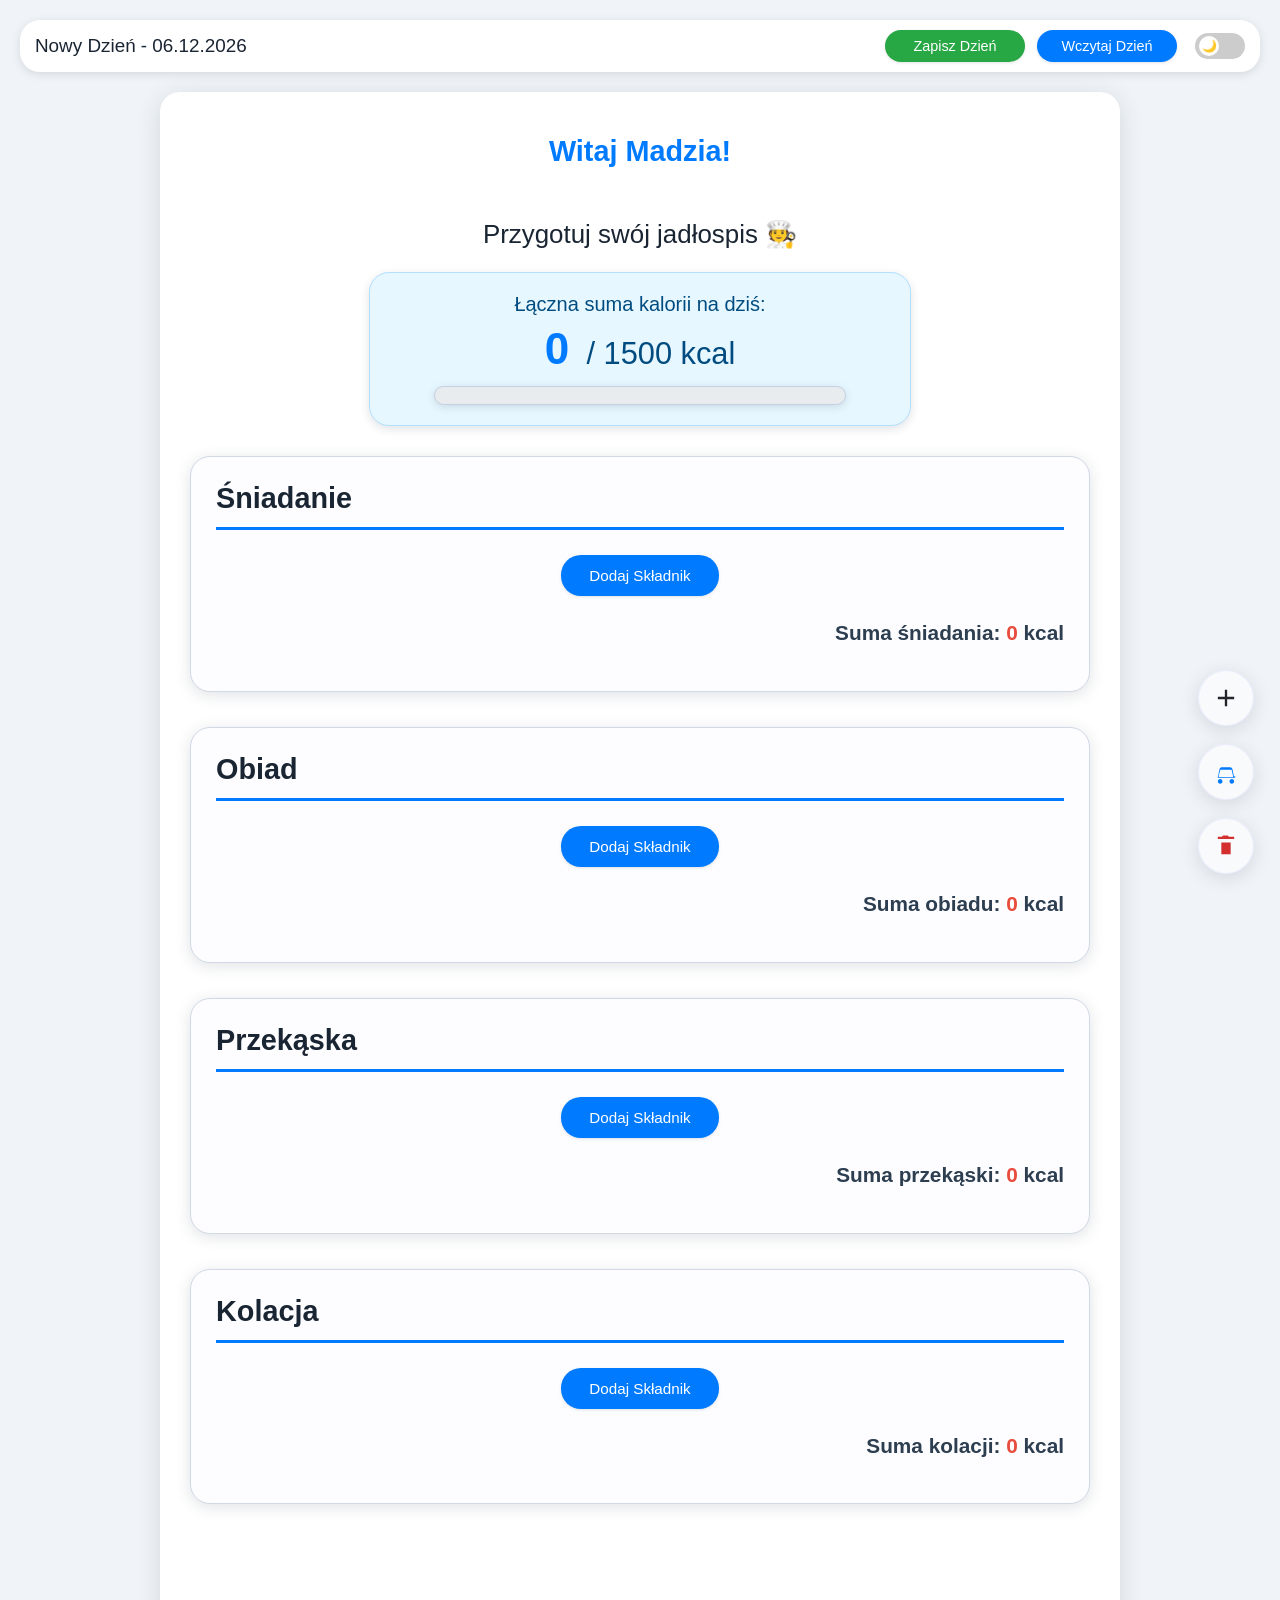
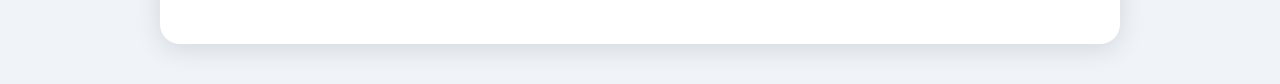
==== commit e2c685ff: "update feature part 1" ====
--- a/index.html
+++ b/index.html
@@ -47,7 +47,6 @@
         </div>
     </div>
 
-    <!-- MODAL: Dodawanie własnego składnika -->
     <div id="custom-ingredient-modal" class="modal">
         <div class="modal-content">
             <h3>Dodaj Własny Składnik</h3>
@@ -72,7 +71,6 @@
         </div>
     </div>
 
-    <!-- MODAL: Wybór daty -->
     <div id="date-picker-modal" class="modal">
         <div class="modal-content">
             <h3>Wybierz datę dla jadłospisu:</h3>
@@ -84,7 +82,6 @@
         </div>
     </div>
 
-    <!-- MODAL: Lista zakupów -->
     <div id="shopping-list-modal" class="modal">
         <div class="modal-content">
             <h3>Lista Zakupów</h3>
@@ -96,18 +93,18 @@
         </div>
     </div>
 
-    <!-- MODAL: Szablony jadłospisów -->
-    <div id="templates-modal" class="modal">
+    <!-- MODAL - Potwierdzenie czyszczenia localStorage -->
+    <div id="clear-localstorage-modal" class="modal">
         <div class="modal-content">
-            <h3>Szablony Jadłospisu</h3>
-            <div id="templates-list"></div>
+            <h3>Czy na pewno chcesz wyczyścić wszystkie dane lokalne?</h3>
+            <p style="margin-bottom: 16px;">To usunie szablony, motyw, wszystkie własne składniki i ustawienia!</p>
             <div class="modal-buttons">
-                <button type="button" id="close-templates-modal-button" class="action-button">Zamknij</button>
+                <button type="button" id="confirm-clear-localstorage-btn" class="action-button" style="background-color: #dc3545;">Usuń</button>
+                <button type="button" id="cancel-clear-localstorage-btn" class="action-button">Anuluj</button>
             </div>
         </div>
     </div>
 
-    <!-- Sekcje posiłków -->
     <div class="meal-section" id="sniadanie-sekcja">
         <h2>Śniadanie</h2>
         <div class="ingredients-container" id="sniadanie-skladniki"></div>
@@ -115,6 +112,7 @@
         <button type="button" class="add-ingredient-btn action-button" onclick="dodajSkladnik('sniadanie')">Dodaj Składnik</button>
         <p class="total-calories">Suma śniadania: <span id="sniadanie-kalorie-suma">0</span> kcal</p>
     </div>
+
     <div class="meal-section" id="obiad-sekcja">
         <h2>Obiad</h2>
         <div class="ingredients-container" id="obiad-skladniki"></div>
@@ -122,6 +120,7 @@
         <button type="button" class="add-ingredient-btn action-button" onclick="dodajSkladnik('obiad')">Dodaj Składnik</button>
         <p class="total-calories">Suma obiadu: <span id="obiad-kalorie-suma">0</span> kcal</p>
     </div>
+
     <div class="meal-section" id="przekaska-sekcja">
         <h2>Przekąska</h2>
         <div class="ingredients-container" id="przekaska-skladniki"></div>
@@ -129,6 +128,7 @@
         <button type="button" class="add-ingredient-btn action-button" onclick="dodajSkladnik('przekaska')">Dodaj Składnik</button>
         <p class="total-calories">Suma przekąski: <span id="przekaska-kalorie-suma">0</span> kcal</p>
     </div>
+
     <div class="meal-section" id="kolacja-sekcja">
         <h2>Kolacja</h2>
         <div class="ingredients-container" id="kolacja-skladniki"></div>
@@ -137,19 +137,6 @@
         <p class="total-calories">Suma kolacji: <span id="kolacja-kalorie-suma">0</span> kcal</p>
     </div>
 
-    <!-- Szablony - sekcja przycisków -->
-    <div style="text-align:right; margin-bottom:30px;">
-        <button type="button" id="save-template-btn" class="icon-action-btn" title="Zapisz jako szablon">
-            <!-- Ikona dyskietki/floppy SVG -->
-            <svg xmlns="http://www.w3.org/2000/svg" viewBox="0 0 24 24"><path d="M17 3H5c-1.1 0-2 .9-2 2v14c0 1.1.9 2 2 2h14c1.1 0 2-.9 2-2V7l-4-4zm-5 16c-1.1 0-2-.9-2-2s.9-2 2-2 2 .9 2 2-.9 2-2 2zm3-8H6V5h7v6z"/></svg>
-        </button>
-        <button type="button" id="load-template-btn" class="icon-action-btn" title="Wczytaj z szablonu">
-            <!-- Ikona folderu SVG -->
-            <svg xmlns="http://www.w3.org/2000/svg" viewBox="0 0 24 24"><path d="M10 4H2v16h20V6h-8l-2-2zM2 20V4c0-1.1.9-2 2-2h6l2 2h8c1.1 0 2 .9 2 2v14c0 1.1-.9 2-2 2H4c-1.1 0-2-.9-2-2z"/></svg>
-        </button>
-    </div>
-
-    <!-- Sekcja listy zakupów -->
     <div id="shopping-list-section">
         <div id="shopping-list-container" style="display: none;">
             <h3>Lista Zakupów:</h3>
@@ -158,6 +145,7 @@
             <button type="button" id="save-shopping-list-button" class="action-button" style="display: none;">Zapisz Listę Zakupów</button>
         </div>
     </div>
+
 </div>
 
 <!-- Floating Action Buttons (FAB) -->
--- a/style.css
+++ b/style.css
@@ -279,6 +279,12 @@
 #add-custom-ingredient-confirm-button:hover { background-color: var(--button-save-hover-bg); }
 #close-custom-ingredient-modal-button { background-color: var(--button-cancel-bg); }
 #close-custom-ingredient-modal-button:hover { background-color: var(--button-cancel-hover-bg); }
+#cancel-clear-localstorage-btn {
+    background-color: var(--button-cancel-bg);
+}
+#cancel-clear-localstorage-btn:hover {
+    background-color: var(--button-cancel-hover-bg);
+}
 
 #session-custom-ingredients-list {
     margin-top: 20px; padding-top: 15px; border-top: 1px solid var(--border-color);
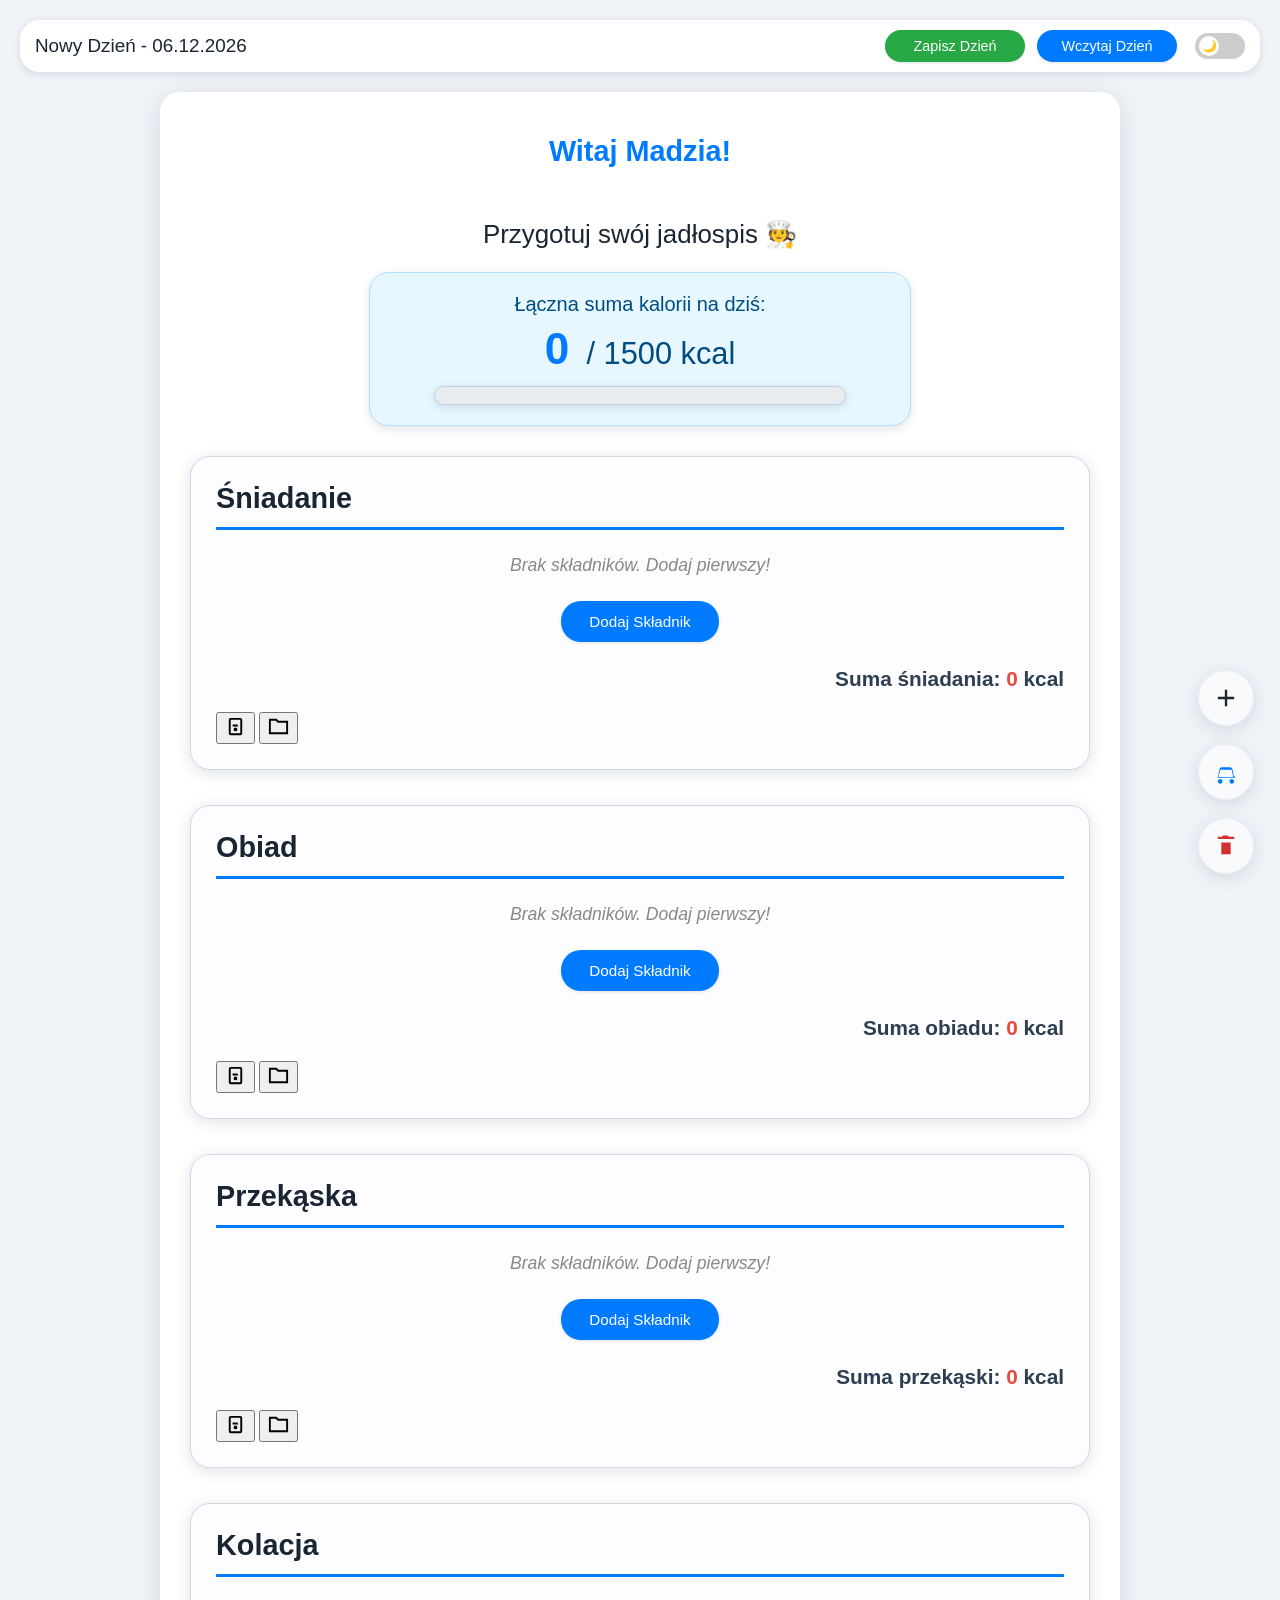
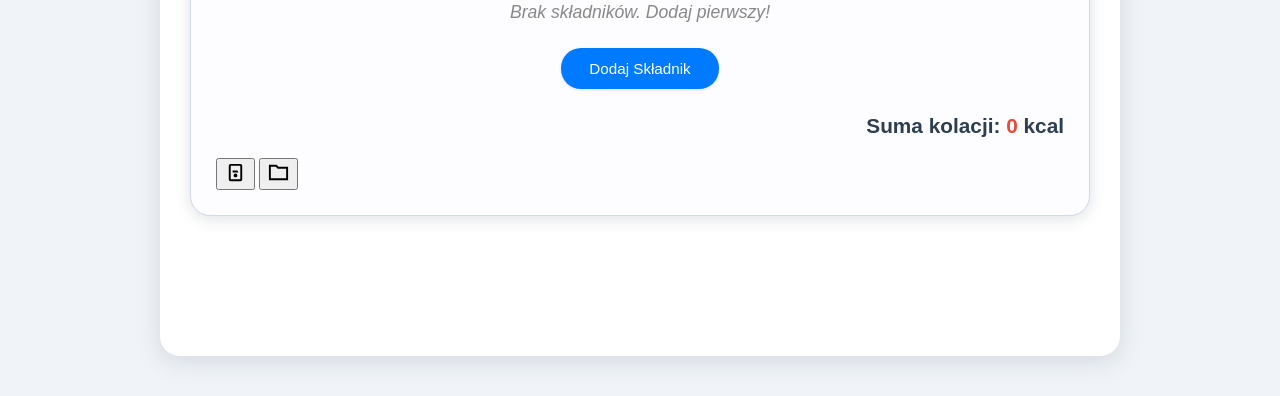
==== commit cb847a31: "update feature part 1" ====
--- a/index.html
+++ b/index.html
@@ -41,12 +41,12 @@
                 <span class="limit-text"> / <span id="dzienna-suma-limit">1500</span> kcal</span>
             </span>
         </p>
-        <!-- PROGRESS BAR -->
         <div class="progress-bar-wrapper">
             <div id="progress-bar" class="progress-bar"></div>
         </div>
     </div>
 
+    <!-- Modale -->
     <div id="custom-ingredient-modal" class="modal">
         <div class="modal-content">
             <h3>Dodaj Własny Składnik</h3>
@@ -105,36 +105,98 @@
         </div>
     </div>
 
+    <!-- Modale dla szablonów dań (posiłków) -->
+    <div id="meal-template-modal" class="modal">
+        <div class="modal-content">
+            <h3>Zapisz jako Szablon dania</h3>
+            <input type="text" id="meal-template-name" placeholder="Nazwa szablonu" required>
+            <div class="modal-buttons">
+                <button type="button" id="save-meal-template-btn" class="action-button">Zapisz</button>
+                <button type="button" id="cancel-meal-template-btn" class="action-button">Anuluj</button>
+            </div>
+        </div>
+    </div>
+    <div id="load-meal-template-modal" class="modal">
+        <div class="modal-content">
+            <h3>Wczytaj szablon dania</h3>
+            <ul id="meal-templates-list"></ul>
+            <div class="modal-buttons">
+                <button type="button" id="cancel-load-meal-template-btn" class="action-button">Anuluj</button>
+            </div>
+        </div>
+    </div>
+
+    <!-- Sekcje posiłków z ikonami szablonów -->
     <div class="meal-section" id="sniadanie-sekcja">
-        <h2>Śniadanie</h2>
+        <div class="meal-section-header">
+            <h2>Śniadanie</h2>
+        </div>
         <div class="ingredients-container" id="sniadanie-skladniki"></div>
-        <div class="empty-state" id="empty-sniadanie"></div>
+        <div class="empty-state" id="empty-sniadanie">Brak składników. Dodaj pierwszy!</div>
         <button type="button" class="add-ingredient-btn action-button" onclick="dodajSkladnik('sniadanie')">Dodaj Składnik</button>
         <p class="total-calories">Suma śniadania: <span id="sniadanie-kalorie-suma">0</span> kcal</p>
+        <div class="meal-actions">
+            <button type="button" class="meal-action-btn" title="Zapisz danie jako szablon" data-meal="sniadanie" id="save-sniadanie-template-btn">
+                <svg xmlns="http://www.w3.org/2000/svg" viewBox="0 0 24 24" width="23" height="23"><path d="M17 3H7a2 2 0 0 0-2 2v14a2 2 0 0 0 2 2h10a2 2 0 0 0 2-2V5a2 2 0 0 0-2-2zm0 16H7V5h10zm-5-2a2 2 0 1 1 0-4 2 2 0 0 1 0 4zm2-7H9v2h6z"/></svg>
+            </button>
+            <button type="button" class="meal-action-btn" title="Wstaw szablon dania" data-meal="sniadanie" id="load-sniadanie-template-btn">
+                <svg xmlns="http://www.w3.org/2000/svg" width="23" height="23" viewBox="0 0 24 24"><path d="M10 4H2v16h20V6H12l-2-2zm8 14H4V6h5.17l2 2H20v10z"/></svg>
+            </button>
+        </div>
     </div>
 
     <div class="meal-section" id="obiad-sekcja">
-        <h2>Obiad</h2>
+        <div class="meal-section-header">
+            <h2>Obiad</h2>
+        </div>
         <div class="ingredients-container" id="obiad-skladniki"></div>
-        <div class="empty-state" id="empty-obiad"></div>
+        <div class="empty-state" id="empty-obiad">Brak składników. Dodaj pierwszy!</div>
         <button type="button" class="add-ingredient-btn action-button" onclick="dodajSkladnik('obiad')">Dodaj Składnik</button>
         <p class="total-calories">Suma obiadu: <span id="obiad-kalorie-suma">0</span> kcal</p>
+        <div class="meal-actions">
+            <button type="button" class="meal-action-btn" title="Zapisz danie jako szablon" data-meal="obiad" id="save-obiad-template-btn">
+                <svg xmlns="http://www.w3.org/2000/svg" viewBox="0 0 24 24" width="23" height="23"><path d="M17 3H7a2 2 0 0 0-2 2v14a2 2 0 0 0 2 2h10a2 2 0 0 0 2-2V5a2 2 0 0 0-2-2zm0 16H7V5h10zm-5-2a2 2 0 1 1 0-4 2 2 0 0 1 0 4zm2-7H9v2h6z"/></svg>
+            </button>
+            <button type="button" class="meal-action-btn" title="Wstaw szablon dania" data-meal="obiad" id="load-obiad-template-btn">
+                <svg xmlns="http://www.w3.org/2000/svg" width="23" height="23" viewBox="0 0 24 24"><path d="M10 4H2v16h20V6H12l-2-2zm8 14H4V6h5.17l2 2H20v10z"/></svg>
+            </button>
+        </div>
     </div>
 
     <div class="meal-section" id="przekaska-sekcja">
-        <h2>Przekąska</h2>
+        <div class="meal-section-header">
+            <h2>Przekąska</h2>
+        </div>
         <div class="ingredients-container" id="przekaska-skladniki"></div>
-        <div class="empty-state" id="empty-przekaska"></div>
+        <div class="empty-state" id="empty-przekaska">Brak składników. Dodaj pierwszy!</div>
         <button type="button" class="add-ingredient-btn action-button" onclick="dodajSkladnik('przekaska')">Dodaj Składnik</button>
         <p class="total-calories">Suma przekąski: <span id="przekaska-kalorie-suma">0</span> kcal</p>
+        <div class="meal-actions">
+            <button type="button" class="meal-action-btn" title="Zapisz danie jako szablon" data-meal="przekaska" id="save-przekaska-template-btn">
+                <svg xmlns="http://www.w3.org/2000/svg" viewBox="0 0 24 24" width="23" height="23"><path d="M17 3H7a2 2 0 0 0-2 2v14a2 2 0 0 0 2 2h10a2 2 0 0 0 2-2V5a2 2 0 0 0-2-2zm0 16H7V5h10zm-5-2a2 2 0 1 1 0-4 2 2 0 0 1 0 4zm2-7H9v2h6z"/></svg>
+            </button>
+            <button type="button" class="meal-action-btn" title="Wstaw szablon dania" data-meal="przekaska" id="load-przekaska-template-btn">
+                <svg xmlns="http://www.w3.org/2000/svg" width="23" height="23" viewBox="0 0 24 24"><path d="M10 4H2v16h20V6H12l-2-2zm8 14H4V6h5.17l2 2H20v10z"/></svg>
+            </button>
+        </div>
     </div>
 
     <div class="meal-section" id="kolacja-sekcja">
-        <h2>Kolacja</h2>
+        <div class="meal-section-header">
+            <h2>Kolacja</h2>
+        </div>
         <div class="ingredients-container" id="kolacja-skladniki"></div>
-        <div class="empty-state" id="empty-kolacja"></div>
+        <div class="empty-state" id="empty-kolacja">Brak składników. Dodaj pierwszy!</div>
         <button type="button" class="add-ingredient-btn action-button" onclick="dodajSkladnik('kolacja')">Dodaj Składnik</button>
         <p class="total-calories">Suma kolacji: <span id="kolacja-kalorie-suma">0</span> kcal</p>
+        <div class="meal-actions">
+            <button type="button" class="meal-action-btn" title="Zapisz danie jako szablon" data-meal="kolacja" id="save-kolacja-template-btn">
+                <svg xmlns="http://www.w3.org/2000/svg" viewBox="0 0 24 24" width="23" height="23"><path d="M17 3H7a2 2 0 0 0-2 2v14a2 2 0 0 0 2 2h10a2 2 0 0 0 2-2V5a2 2 0 0 0-2-2zm0 16H7V5h10zm-5-2a2 2 0 1 1 0-4 2 2 0 0 1 0 4zm2-7H9v2h6z"/></svg>
+            </button>
+            <button type="button" class="meal-action-btn" title="Wstaw szablon dania" data-meal="kolacja" id="load-kolacja-template-btn">
+                <svg xmlns="http://www.w3.org/2000/svg" width="23" height="23" viewBox="0 0 24 24"><path d="M10 4H2v16h20V6H12l-2-2zm8 14H4V6h5.17l2 2H20v10z"/></svg>
+            </button>
+        </div>
     </div>
 
     <div id="shopping-list-section">
@@ -145,10 +207,8 @@
             <button type="button" id="save-shopping-list-button" class="action-button" style="display: none;">Zapisz Listę Zakupów</button>
         </div>
     </div>
-
 </div>
 
-<!-- Floating Action Buttons (FAB) -->
 <div class="fab-container">
     <button type="button" id="fab-open-custom-ingredient" class="fab-btn fab-add" title="Dodaj własny składnik">
         <!-- Ikona plusa SVG -->
--- a/style.css
+++ b/style.css
@@ -277,6 +277,8 @@
 #cancel-save-date:hover { background-color: var(--button-cancel-hover-bg); }
 #add-custom-ingredient-confirm-button { background-color: var(--button-save-bg); }
 #add-custom-ingredient-confirm-button:hover { background-color: var(--button-save-hover-bg); }
+#modal-save-shopping-list-button { background-color: var(--button-save-bg); }
+#modal-save-shopping-list-button:hover { background-color: var(--button-save-hover-bg); }
 #close-custom-ingredient-modal-button { background-color: var(--button-cancel-bg); }
 #close-custom-ingredient-modal-button:hover { background-color: var(--button-cancel-hover-bg); }
 #cancel-clear-localstorage-btn {
@@ -425,12 +427,6 @@
     margin-bottom: 10px;
     font-size: 1.05em;
     line-height: 1.6;
-}
-#modal-save-shopping-list-button {
-    background-color: var(--button-shopping-actions-bg);
-}
-#modal-save-shopping-list-button:hover {
-    background-color: var(--button-shopping-actions-hover-bg);
 }
 #close-shopping-list-modal-button {
     background-color: var(--button-cancel-bg);
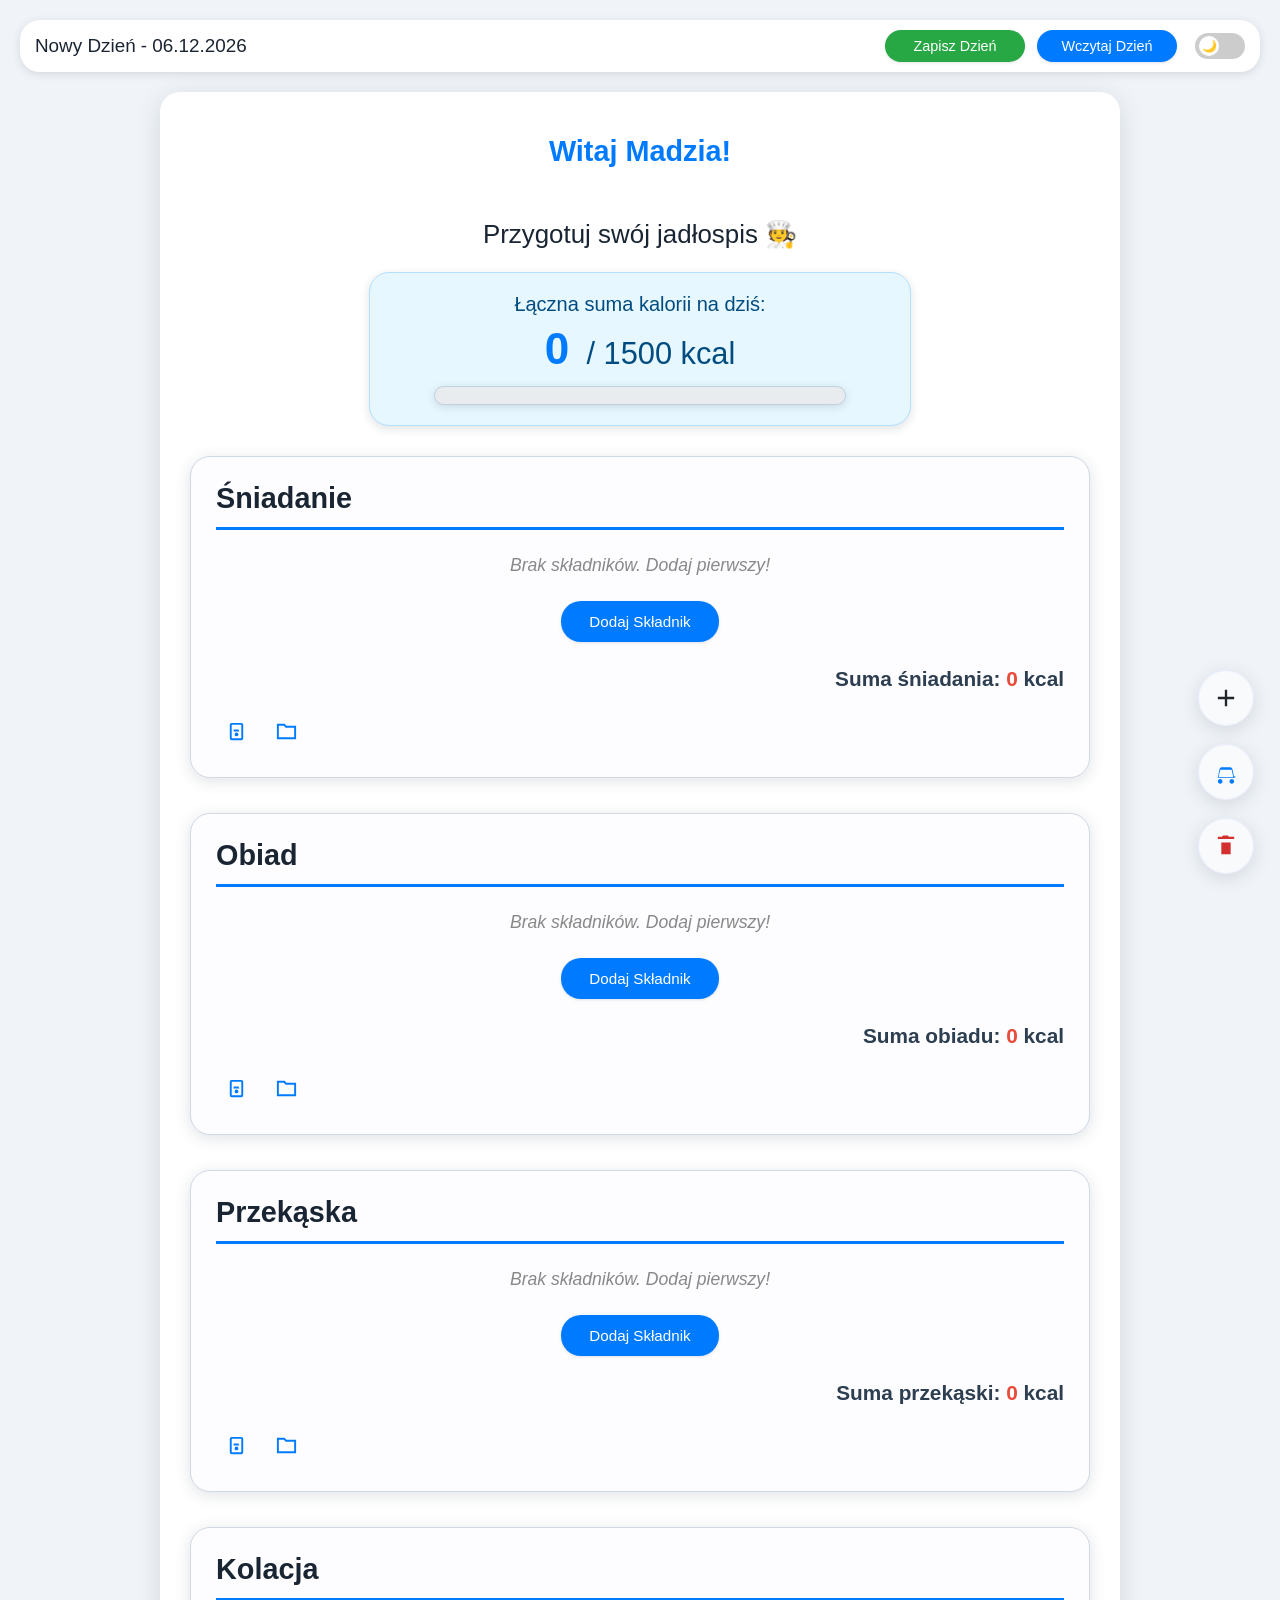
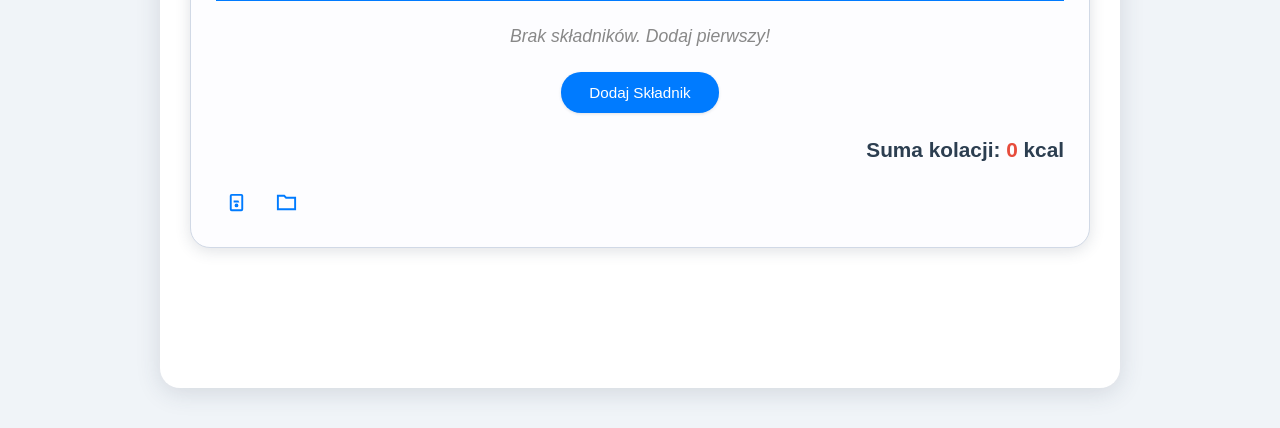
==== commit 17adc213: "update feature part 2" ====
--- a/index.html
+++ b/index.html
@@ -142,6 +142,7 @@
             <button type="button" class="meal-action-btn" title="Wstaw szablon dania" data-meal="sniadanie" id="load-sniadanie-template-btn">
                 <svg xmlns="http://www.w3.org/2000/svg" width="23" height="23" viewBox="0 0 24 24"><path d="M10 4H2v16h20V6H12l-2-2zm8 14H4V6h5.17l2 2H20v10z"/></svg>
             </button>
+            <input type="file" accept=".json" style="display:none" class="load-meal-file-input" id="load-sniadanie-file-input">
         </div>
     </div>
 
@@ -160,6 +161,7 @@
             <button type="button" class="meal-action-btn" title="Wstaw szablon dania" data-meal="obiad" id="load-obiad-template-btn">
                 <svg xmlns="http://www.w3.org/2000/svg" width="23" height="23" viewBox="0 0 24 24"><path d="M10 4H2v16h20V6H12l-2-2zm8 14H4V6h5.17l2 2H20v10z"/></svg>
             </button>
+            <input type="file" accept=".json" style="display:none" class="load-meal-file-input" id="load-obiad-file-input">
         </div>
     </div>
 
@@ -178,6 +180,7 @@
             <button type="button" class="meal-action-btn" title="Wstaw szablon dania" data-meal="przekaska" id="load-przekaska-template-btn">
                 <svg xmlns="http://www.w3.org/2000/svg" width="23" height="23" viewBox="0 0 24 24"><path d="M10 4H2v16h20V6H12l-2-2zm8 14H4V6h5.17l2 2H20v10z"/></svg>
             </button>
+            <input type="file" accept=".json" style="display:none" class="load-meal-file-input" id="load-przekaska-file-input">
         </div>
     </div>
 
@@ -196,6 +199,7 @@
             <button type="button" class="meal-action-btn" title="Wstaw szablon dania" data-meal="kolacja" id="load-kolacja-template-btn">
                 <svg xmlns="http://www.w3.org/2000/svg" width="23" height="23" viewBox="0 0 24 24"><path d="M10 4H2v16h20V6H12l-2-2zm8 14H4V6h5.17l2 2H20v10z"/></svg>
             </button>
+            <input type="file" accept=".json" style="display:none" class="load-meal-file-input" id="load-kolacja-file-input">
         </div>
     </div>
 
--- a/style.css
+++ b/style.css
@@ -247,7 +247,57 @@
     background: rgba(44,62,80,0.14);
     color: var(--accent-hover-color-dark);
 }
-
+.meal-actions {
+    display: flex;
+    gap: 10px;
+    margin-top: 7px;
+}
+
+.meal-action-btn {
+    background: none;
+    border: none;
+    cursor: pointer;
+    border-radius: 50%;
+    width: 40px;
+    height: 40px;
+    display: inline-flex;
+    align-items: center;
+    justify-content: center;
+    transition:
+            background 0.19s,
+            box-shadow 0.16s,
+            color 0.19s;
+    color: var(--accent-color);
+    box-shadow: none;
+    outline: none;
+    position: relative;
+    font-size: 1em;
+}
+
+.meal-action-btn svg {
+    width: 23px;
+    height: 23px;
+    fill: currentColor;
+    pointer-events: none;
+    transition: fill 0.18s;
+}
+
+.meal-action-btn:hover,
+.meal-action-btn:focus {
+    background: color-mix(in srgb, var(--accent-color) 9%, transparent);
+    color: var(--accent-hover-color);
+    box-shadow: 0 2px 10px var(--shadow-color);
+}
+
+body.dark-mode .meal-action-btn {
+    color: var(--accent-color-dark);
+}
+body.dark-mode .meal-action-btn:hover,
+body.dark-mode .meal-action-btn:focus {
+    background: color-mix(in srgb, var(--accent-color-dark) 15%, transparent);
+    color: var(--accent-hover-color-dark);
+    box-shadow: 0 2px 13px var(--shadow-color-dark);
+}
 /* Modale i snackbary */
 .modal {
     position: fixed; top: 0; left: 0; width: 100%; height: 100%;
